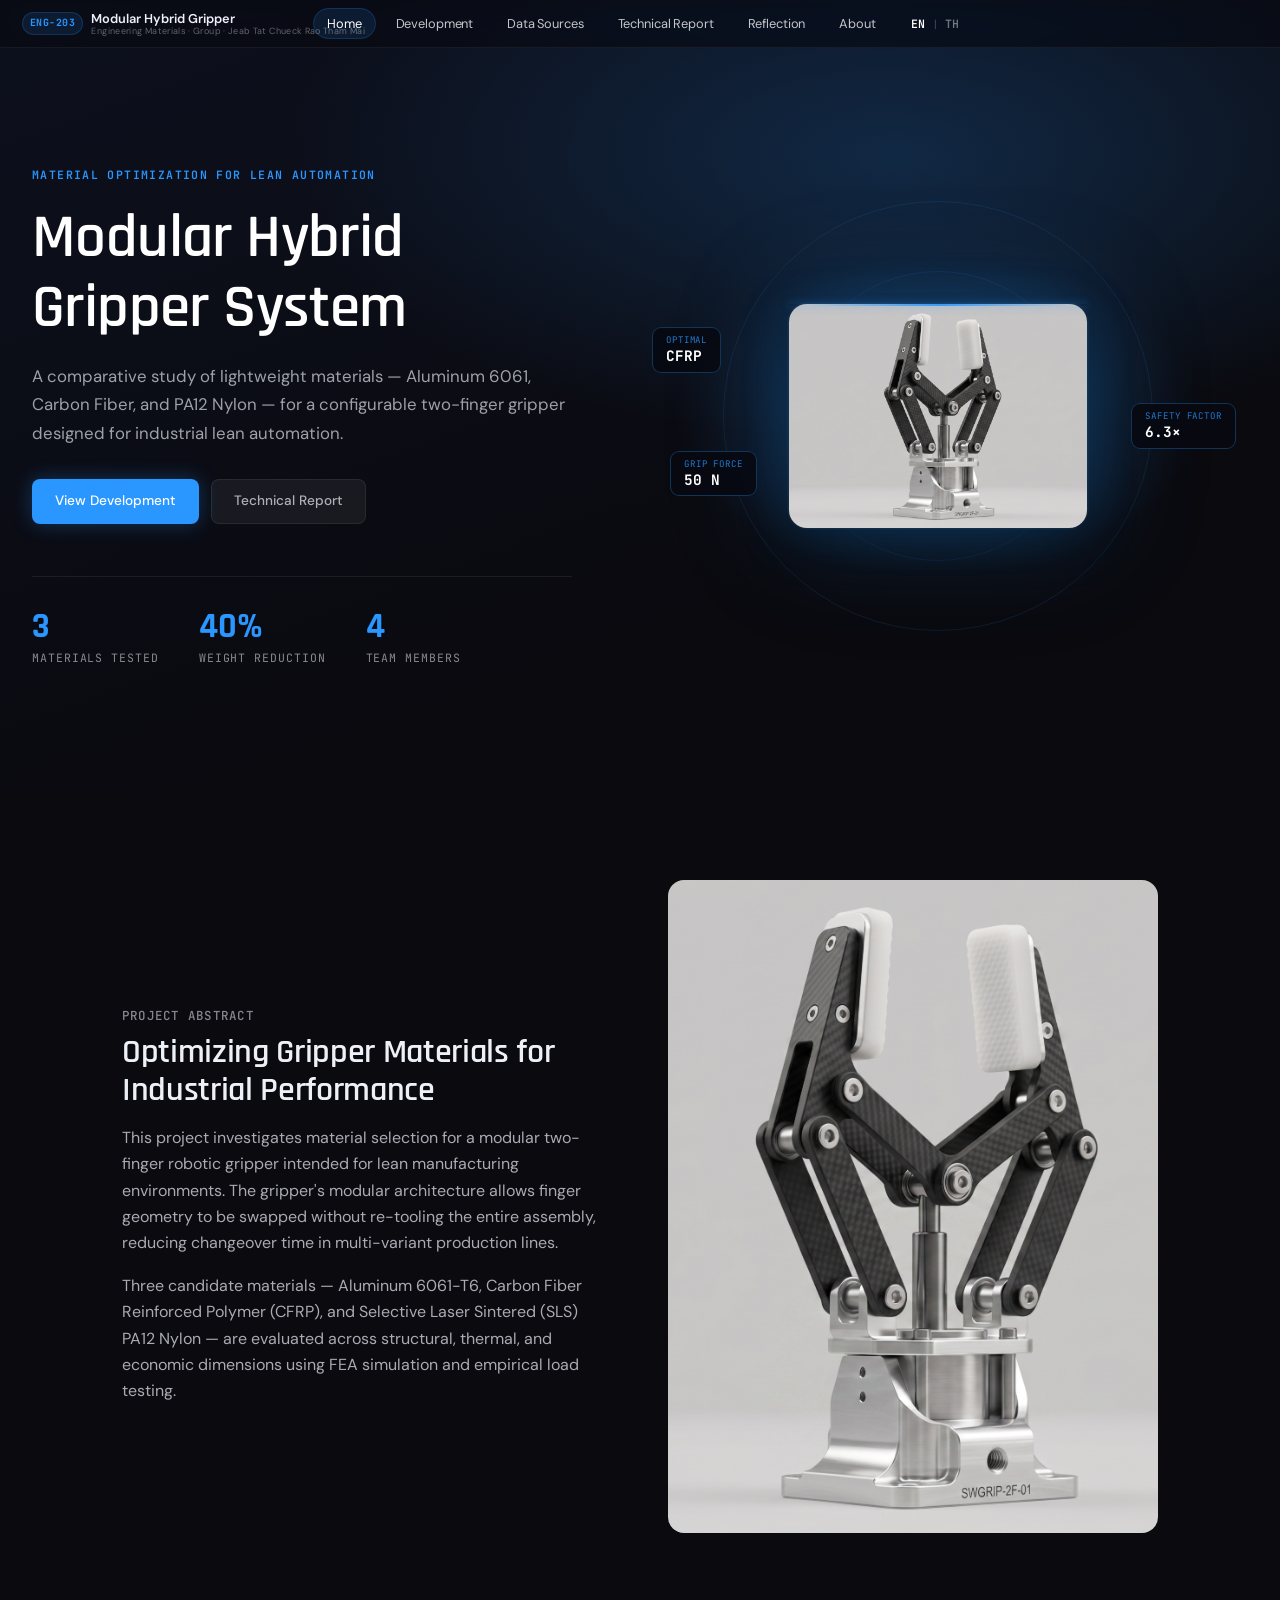
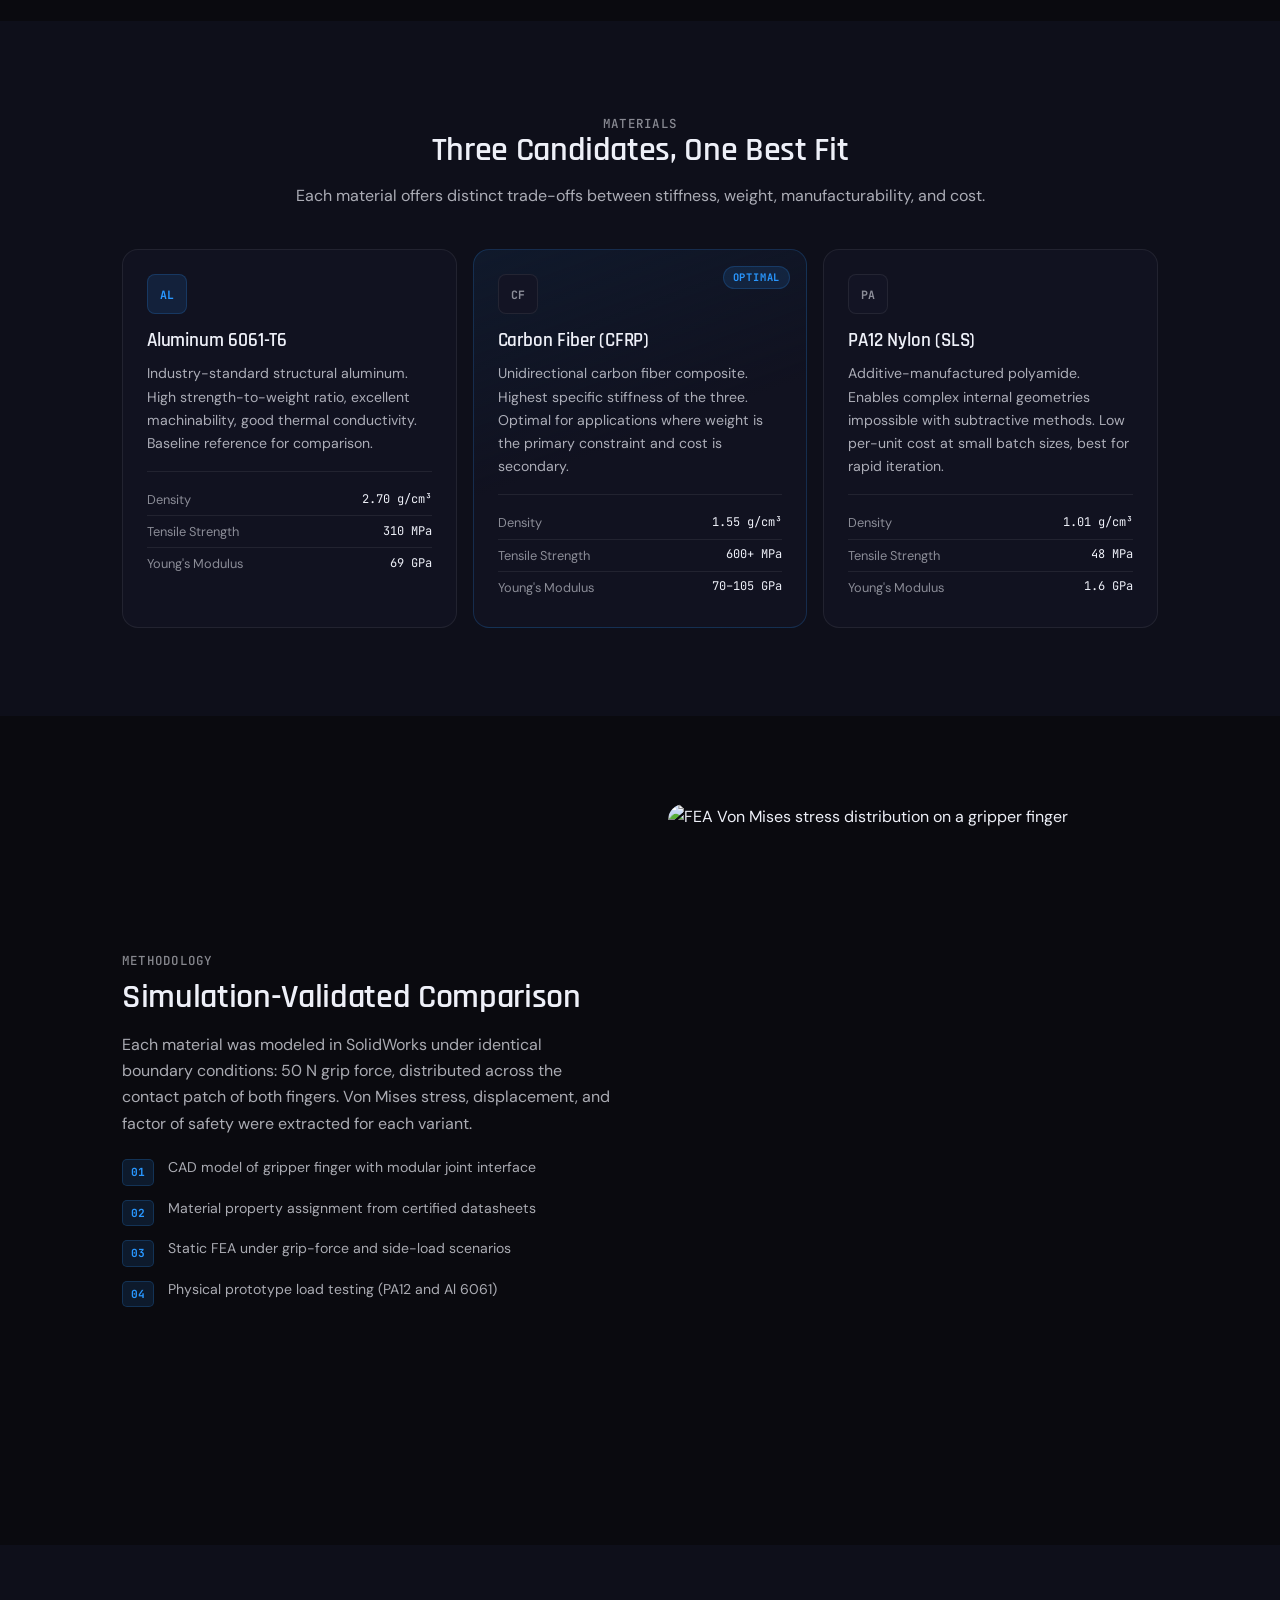
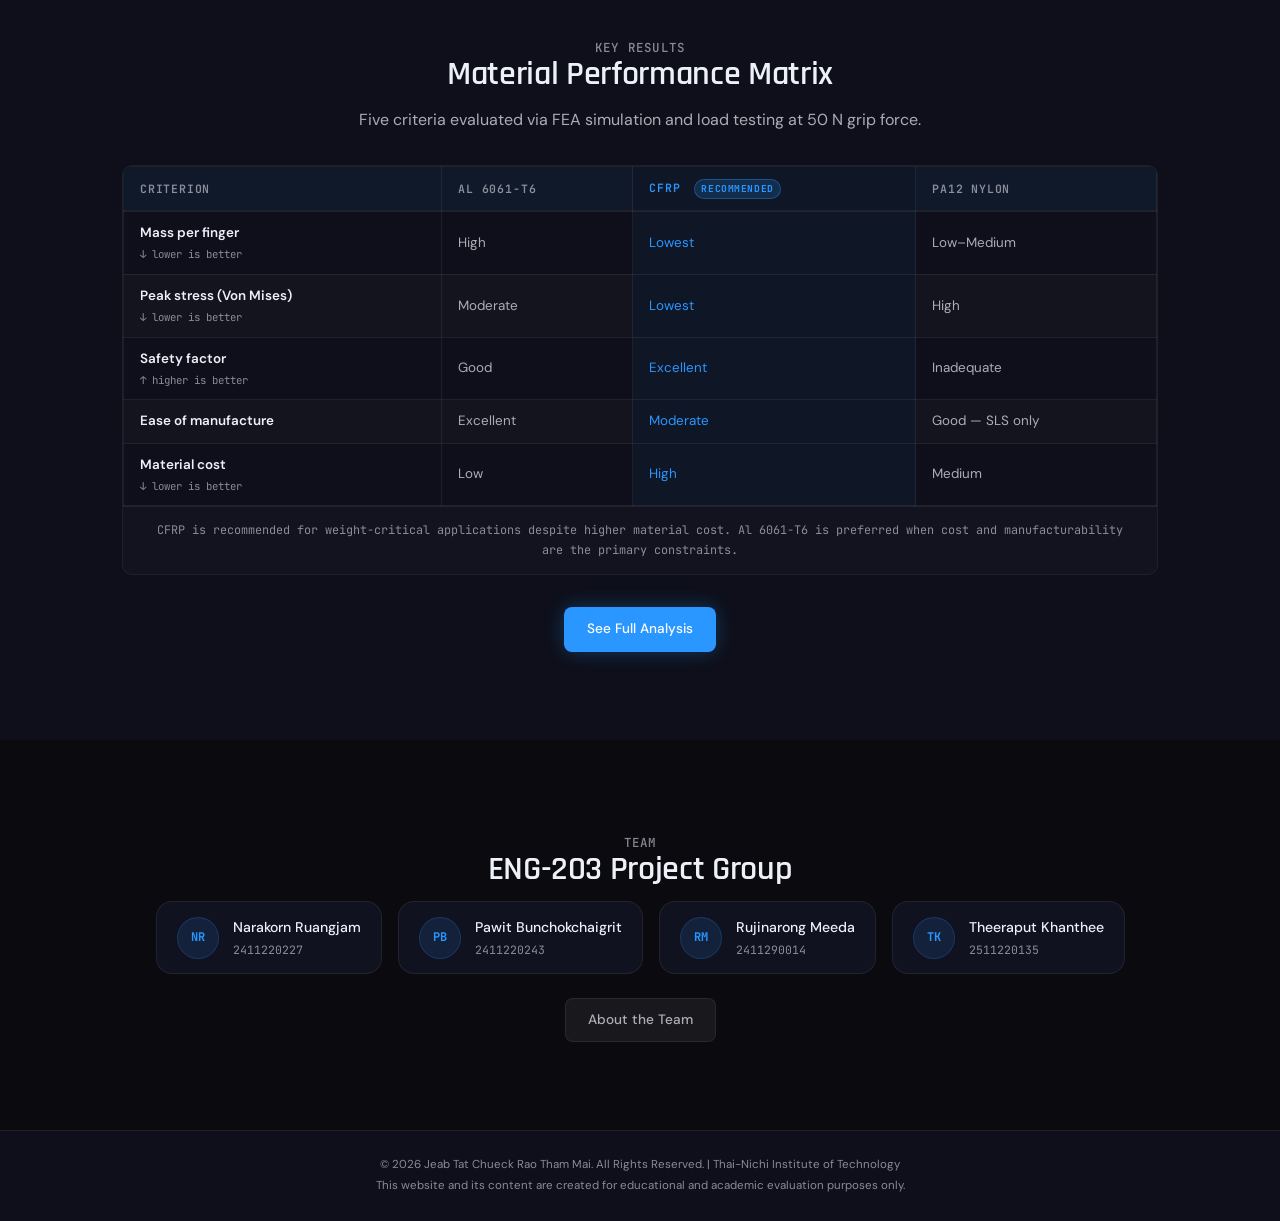
==== index.html @ 299ee2c9 "feat(gripper): animated product showcase hero banner Split the home hero into a two-column layout: t" ====
<!DOCTYPE html>
<html lang="en">
<head>
  <meta charset="UTF-8" />
  <meta name="viewport" content="width=device-width, initial-scale=1.0" />
  <script>document.documentElement.classList.add('js');</script>
  <title>Modular Hybrid Gripper — ENG-203 Engineering Materials</title>
  <meta name="description" content="ENG-203 mini-project: a modular two-finger robotic gripper, with material optimization across Aluminum 6061-T6, CFRP, and SLS PA12 Nylon for lean automation." />
  <link rel="preconnect" href="https://fonts.googleapis.com" />
  <link rel="preconnect" href="https://fonts.gstatic.com" crossorigin />
  <link href="https://fonts.googleapis.com/css2?family=DM+Sans:wght@400;500;600&family=Rajdhani:wght@500;600;700&family=JetBrains+Mono:wght@400;600&family=Noto+Sans+Thai:wght@400;500;600;700&display=swap" rel="stylesheet" />
  <link rel="stylesheet" href="css/style.css" />
</head>
<body>

  <nav class="nav" role="navigation" aria-label="Main navigation">
    <a href="index.html" class="nav-logo">
      <span class="nav-logo-badge">ENG-203</span>
      <span class="nav-logo-info">
        <span class="nav-logo-title">Modular Hybrid Gripper</span>
        <span class="nav-group-name">Engineering Materials · Group · Jeab Tat Chueck Rao Tham Mai</span>
      </span>
    </a>
    <button class="nav-menu-btn" aria-label="Toggle navigation" aria-expanded="false">
      <span></span><span></span><span></span>
    </button>
    <ul class="nav-links">
      <li><a href="index.html" data-th="หน้าแรก">Home</a></li>
      <li><a href="development.html" data-th="การพัฒนา">Development</a></li>
      <li><a href="data-sources.html" data-th="แหล่งข้อมูล">Data Sources</a></li>
      <li><a href="technical-report.html" data-th="รายงานทางเทคนิค">Technical Report</a></li>
      <li><a href="reflection.html" data-th="การสะท้อนคิด">Reflection</a></li>
      <li><a href="about.html" data-th="เกี่ยวกับเรา">About</a></li>
      <li class="nav-lang">
        <span class="lang-switch" role="group" aria-label="Language">
          <button type="button" class="lang-opt" data-lang="en">EN</button>
          <span class="lang-sep" aria-hidden="true">|</span>
          <button type="button" class="lang-opt" data-lang="th">TH</button>
        </span>
      </li>
    </ul>
  </nav>

  <main>
  <section class="hero hero-home">
    <div class="hero-overlay"></div>

    <!-- Left: text + stats -->
    <div class="hero-home-left">
      <div class="hero-content" data-reveal>
        <div class="hero-label" data-th="การเพิ่มประสิทธิภาพวัสดุสำหรับระบบอัตโนมัติแบบลีน">Material Optimization for Lean Automation</div>
        <h1>Modular Hybrid Gripper System</h1>
        <p class="hero-sub" data-th="การศึกษาเปรียบเทียบวัสดุน้ำหนักเบา — อะลูมิเนียม 6061, คาร์บอนไฟเบอร์ และไนลอน PA12 — สำหรับกริปเปอร์สองนิ้วที่ปรับเปลี่ยนได้ ออกแบบเพื่อระบบอัตโนมัติแบบลีนในงานอุตสาหกรรม">A comparative study of lightweight materials — Aluminum 6061, Carbon Fiber, and PA12 Nylon — for a configurable two-finger gripper designed for industrial lean automation.</p>
        <div class="hero-cta">
          <a href="development.html" class="btn btn-primary" data-th="ดูการพัฒนา">View Development</a>
          <a href="technical-report.html" class="btn btn-ghost" data-th="รายงานทางเทคนิค">Technical Report</a>
        </div>
      </div>
      <div class="hero-stats" data-reveal>
        <div class="stat-block">
          <span class="stat-n">3</span>
          <span class="stat-l" data-th="วัสดุที่ทดสอบ">Materials Tested</span>
        </div>
        <div class="stat-block">
          <span class="stat-n">40%</span>
          <span class="stat-l" data-th="การลดน้ำหนัก">Weight Reduction</span>
        </div>
        <div class="stat-block">
          <span class="stat-n">4</span>
          <span class="stat-l" data-th="สมาชิกในทีม">Team Members</span>
        </div>
      </div>
    </div>

    <!-- Right: animated product showcase -->
    <div class="hero-product" aria-hidden="true">
      <div class="hero-product-ring hero-product-ring--1"></div>
      <div class="hero-product-ring hero-product-ring--2"></div>
      <div class="hero-product-wrap">
        <div class="hero-product-glow"></div>
        <div class="hero-product-scan"></div>
        <img src="images/gripper-assembly.png" alt="" class="hero-product-img" />
        <div class="hero-product-chip hero-product-chip--1">
          <div class="hero-product-chip-label">Optimal</div>
          <div class="hero-product-chip-value">CFRP</div>
        </div>
        <div class="hero-product-chip hero-product-chip--2">
          <div class="hero-product-chip-label">Safety Factor</div>
          <div class="hero-product-chip-value">6.3×</div>
        </div>
        <div class="hero-product-chip hero-product-chip--3">
          <div class="hero-product-chip-label">Grip Force</div>
          <div class="hero-product-chip-value">50 N</div>
        </div>
      </div>
    </div>

  </section>

  <section class="section">
    <div class="container">
      <div class="section-grid-2">
        <div class="section-copy" data-reveal>
          <p class="kicker" data-th="บทคัดย่อโครงงาน">Project Abstract</p>
          <h2 data-th="การเพิ่มประสิทธิภาพวัสดุกริปเปอร์ <br/>เพื่อสมรรถนะทางอุตสาหกรรม">Optimizing Gripper Materials for Industrial Performance</h2>
          <p data-th="โครงงานนี้ศึกษาการเลือกวัสดุสำหรับกริปเปอร์หุ่นยนต์สองแขนจับแบบโมดูลาร์ ที่ออกแบบสำหรับสภาพแวดล้อมการผลิตแบบลีน สถาปัตยกรรมแบบโมดูลาร์ <br/>ของกริปเปอร์ช่วยให้สามารถสลับรูปทรงของแขนจับได้โดยไม่ต้องเปลี่ยนชุดประกอบทั้งหมด ลดเวลาในการเปลี่ยนรุ่นในสายการผลิตที่มีหลายผลิตภัณฑ์">This project investigates material selection for a modular two-finger robotic gripper intended for lean manufacturing environments. The gripper's modular architecture allows finger geometry to be swapped without re-tooling the entire assembly, reducing changeover time in multi-variant production lines.</p>
          <p style="margin-top:1rem;" data-th="วัสดุที่เป็นตัวเลือกสามชนิด — อะลูมิเนียม 6061-T6, พอลิเมอร์เสริมคาร์บอนไฟเบอร์ (CFRP) และไนลอน PA12 ที่ขึ้นรูปด้วยการหลอมผงด้วยเลเซอร์ (SLS) — ถูกประเมินในด้านโครงสร้าง ความร้อน และเศรษฐศาสตร์ ด้วยการจำลอง FEA และการทดสอบโหลดจริง">Three candidate materials — Aluminum 6061-T6, Carbon Fiber Reinforced Polymer (CFRP), and Selective Laser Sintered (SLS) PA12 Nylon — are evaluated across structural, thermal, and economic dimensions using FEA simulation and empirical load testing.</p>
        </div>
        <div class="info-visual" data-reveal>
          <img src="images/gripper-assembly.png" alt="Modular hybrid gripper assembly render" class="section-img tall" />
        </div>
      </div>
    </div>
  </section>

  <section class="section section-alt">
    <div class="container">
      <div class="section-head center" data-reveal>
        <p class="kicker" data-th="วัสดุ">Materials</p>
        <h2 data-th="สามตัวเลือก หนึ่งคำตอบที่ดีที่สุด">Three Candidates, One Best Fit</h2>
        <p data-th="วัสดุแต่ละชนิดมีจุดได้เปรียบเสียเปรียบที่แตกต่างกันระหว่างความแข็งเกร็ง น้ำหนัก ความสามารถในการผลิต และต้นทุน">Each material offers distinct trade-offs between stiffness, weight, manufacturability, and cost.</p>
      </div>
      <div class="cards-3" style="margin-top:2.5rem;">
        <div class="card" data-reveal>
          <div class="card-icon accent">AL</div>
          <h3>Aluminum 6061-T6</h3>
          <p data-th="อะลูมิเนียมโครงสร้างมาตรฐานอุตสาหกรรม อัตราส่วนความแข็งแรงต่อน้ำหนักสูง ขึ้นรูปด้วยเครื่องจักรได้ดีเยี่ยม นำความร้อนได้ดี ใช้เป็นค่าอ้างอิงพื้นฐานในการเปรียบเทียบ">Industry-standard structural aluminum. High strength-to-weight ratio, excellent machinability, good thermal conductivity. Baseline reference for comparison.</p>
          <ul class="prop-list">
            <li><span data-th="ความหนาแน่น">Density</span><span>2.70 g/cm³</span></li>
            <li><span data-th="ความแข็งแรงดึง">Tensile Strength</span><span>310 MPa</span></li>
            <li><span data-th="มอดุลัสยัง">Young's Modulus</span><span>69 GPa</span></li>
          </ul>
        </div>
        <div class="card card-featured" data-reveal>
          <div class="card-badge" data-th="เหมาะที่สุด">Optimal</div>
          <div class="card-icon">CF</div>
          <h3>Carbon Fiber (CFRP)</h3>
          <p data-th="วัสดุคอมโพสิตคาร์บอนไฟเบอร์แบบทิศทางเดียว มีความแข็งเกร็งจำเพาะสูงที่สุดในสามชนิด เหมาะที่สุดสำหรับงานที่น้ำหนักเป็นข้อจำกัดหลักและต้นทุนเป็นรอง">Unidirectional carbon fiber composite. Highest specific stiffness of the three. Optimal for applications where weight is the primary constraint and cost is secondary.</p>
          <ul class="prop-list">
            <li><span data-th="ความหนาแน่น">Density</span><span>1.55 g/cm³</span></li>
            <li><span data-th="ความแข็งแรงดึง">Tensile Strength</span><span>600+ MPa</span></li>
            <li><span data-th="มอดุลัสยัง">Young's Modulus</span><span>70–105 GPa</span></li>
          </ul>
        </div>
        <div class="card" data-reveal>
          <div class="card-icon">PA</div>
          <h3>PA12 Nylon (SLS)</h3>
          <p data-th="พอลิเอไมด์ที่ผลิตด้วยการเติมเนื้อวัสดุ ทำให้สร้างรูปทรงภายในที่ซับซ้อนซึ่งวิธีการตัดเฉือนทำไม่ได้ ต้นทุนต่อชิ้นต่ำเมื่อผลิตจำนวนน้อย เหมาะที่สุดสำหรับการพัฒนาต้นแบบอย่างรวดเร็ว">Additive-manufactured polyamide. Enables complex internal geometries impossible with subtractive methods. Low per-unit cost at small batch sizes, best for rapid iteration.</p>
          <ul class="prop-list">
            <li><span data-th="ความหนาแน่น">Density</span><span>1.01 g/cm³</span></li>
            <li><span data-th="ความแข็งแรงดึง">Tensile Strength</span><span>48 MPa</span></li>
            <li><span data-th="มอดุลัสยัง">Young's Modulus</span><span>1.6 GPa</span></li>
          </ul>
        </div>
      </div>
    </div>
  </section>

  <section class="section">
    <div class="container">
      <div class="section-grid-2 reverse">
        <div class="info-visual" data-reveal>
          <img src="images/fea-stress.png" alt="FEA Von Mises stress distribution on a gripper finger" class="section-img tall" />
        </div>
        <div class="section-copy" data-reveal>
          <p class="kicker" data-th="ระเบียบวิธี">Methodology</p>
          <h2 data-th="การเปรียบเทียบที่ตรวจสอบด้วยการจำลอง">Simulation-Validated Comparison</h2>
          <p data-th="วัสดุแต่ละชนิดถูกจำลองใน SolidWorks ภายใต้เงื่อนไขขอบเขตเดียวกัน: แรงจับ 50 นิวตัน กระจายบนพื้นที่สัมผัสของนิ้วจับทั้งสอง แล้วดึงค่าความเค้น Von Mises การเคลื่อนตัว และค่าความปลอดภัยของแต่ละตัวเลือกออกมา">Each material was modeled in SolidWorks under identical boundary conditions: 50 N grip force, distributed across the contact patch of both fingers. Von Mises stress, displacement, and factor of safety were extracted for each variant.</p>
          <div class="step-list">
            <div class="step"><span class="step-n">01</span><span data-th="สร้างแบบจำลอง CAD ของนิ้วจับกริปเปอร์พร้อมจุดต่อโมดูลาร์">CAD model of gripper finger with modular joint interface</span></div>
            <div class="step"><span class="step-n">02</span><span data-th="กำหนดคุณสมบัติวัสดุจากเอกสารข้อมูลที่ได้รับการรับรอง">Material property assignment from certified datasheets</span></div>
            <div class="step"><span class="step-n">03</span><span data-th="วิเคราะห์ FEA แบบสถิตภายใต้สถานการณ์แรงจับและแรงด้านข้าง">Static FEA under grip-force and side-load scenarios</span></div>
            <div class="step"><span class="step-n">04</span><span data-th="ทดสอบโหลดต้นแบบจริง (PA12 และ Al 6061)">Physical prototype load testing (PA12 and Al 6061)</span></div>
          </div>
        </div>
      </div>
    </div>
  </section>

  <section class="section section-alt">
    <div class="container">
      <div class="section-head center" data-reveal>
        <p class="kicker" data-th="ผลลัพธ์สำคัญ">Key Results</p>
        <h2 data-th="ตารางเปรียบเทียบสมรรถนะวัสดุ">Material Performance Matrix</h2>
        <p data-th="ห้าเกณฑ์ที่ประเมินด้วยการจำลอง FEA และการทดสอบโหลดที่แรงจับ 50 นิวตัน">Five criteria evaluated via FEA simulation and load testing at 50 N grip force.</p>
      </div>
      <div class="matrix-wrap" data-reveal style="margin-top:2rem;">
        <table class="matrix">
          <caption class="sr-only">Performance comparison of three gripper materials. CFRP is the recommended selection.</caption>
          <thead>
            <tr>
              <th scope="col" data-th="เกณฑ์">Criterion</th>
              <th scope="col">Al 6061-T6</th>
              <th scope="col" class="col-accent" data-th="CFRP <span class='col-recommended'>แนะนำ</span>">CFRP <span class="col-recommended">Recommended</span></th>
              <th scope="col">PA12 Nylon</th>
            </tr>
          </thead>
          <tbody>
            <tr>
              <th scope="row" data-th="มวลต่อนิ้วจับ <span class='criterion-dir'>↓ ค่าน้อยดีกว่า</span>">Mass per finger <span class="criterion-dir">↓ lower is better</span></th>
              <td data-th="สูง">High</td><td class="col-accent" data-th="ต่ำที่สุด">Lowest</td><td data-th="ต่ำ–ปานกลาง">Low–Medium</td>
            </tr>
            <tr>
              <th scope="row" data-th="ความเค้นสูงสุด (Von Mises) <span class='criterion-dir'>↓ ค่าน้อยดีกว่า</span>">Peak stress (Von Mises) <span class="criterion-dir">↓ lower is better</span></th>
              <td data-th="ปานกลาง">Moderate</td><td class="col-accent" data-th="ต่ำที่สุด">Lowest</td><td data-th="สูง">High</td>
            </tr>
            <tr>
              <th scope="row" data-th="ค่าความปลอดภัย <span class='criterion-dir'>↑ ค่ามากดีกว่า</span>">Safety factor <span class="criterion-dir">↑ higher is better</span></th>
              <td data-th="ดี">Good</td><td class="col-accent" data-th="ดีเยี่ยม">Excellent</td><td data-th="ไม่เพียงพอ">Inadequate</td>
            </tr>
            <tr>
              <th scope="row" data-th="ความง่ายในการผลิต">Ease of manufacture</th>
              <td data-th="ดีเยี่ยม">Excellent</td><td class="col-accent" data-th="ปานกลาง">Moderate</td><td data-th="ดี — เฉพาะ SLS">Good — SLS only</td>
            </tr>
            <tr>
              <th scope="row" data-th="ต้นทุนวัสดุ <span class='criterion-dir'>↓ ค่าน้อยดีกว่า</span>">Material cost <span class="criterion-dir">↓ lower is better</span></th>
              <td data-th="ต่ำ">Low</td><td class="col-accent" data-th="สูง">High</td><td data-th="ปานกลาง">Medium</td>
            </tr>
          </tbody>
        </table>
        <p class="matrix-note" data-th="แนะนำ CFRP สำหรับงานที่น้ำหนักเป็นปัจจัยสำคัญ แม้ต้นทุนวัสดุจะสูงกว่า ส่วนอะลูมิเนียม 6061-T6 เหมาะกว่าเมื่อต้นทุนและความสามารถในการผลิตเป็นข้อจำกัดหลัก">CFRP is recommended for weight-critical applications despite higher material cost. Al 6061-T6 is preferred when cost and manufacturability are the primary constraints.</p>
      </div>
      <div class="center" style="margin-top:2rem;" data-reveal>
        <a href="development.html" class="btn btn-primary" data-th="ดูการวิเคราะห์ฉบับเต็ม">See Full Analysis</a>
      </div>
    </div>
  </section>

  <section class="section">
    <div class="container">
      <div class="section-head center" data-reveal>
        <p class="kicker" data-th="ทีมงาน">Team</p>
        <h2 data-th="กลุ่มโครงงาน ENG-203">ENG-203 Project Group</h2>
      </div>
      <div class="team-strip" data-reveal>
        <div class="team-chip">
          <div class="team-avatar">NR</div>
          <div><div class="team-name">Narakorn Ruangjam</div><div class="team-id">2411220227</div></div>
        </div>
        <div class="team-chip">
          <div class="team-avatar">PB</div>
          <div><div class="team-name">Pawit Bunchokchaigrit</div><div class="team-id">2411220243</div></div>
        </div>
        <div class="team-chip">
          <div class="team-avatar">RM</div>
          <div><div class="team-name">Rujinarong Meeda</div><div class="team-id">2411290014</div></div>
        </div>
        <div class="team-chip">
          <div class="team-avatar">TK</div>
          <div><div class="team-name">Theeraput Khanthee</div><div class="team-id">2511220135</div></div>
        </div>
      </div>
      <div class="center" style="margin-top:1.5rem;" data-reveal>
        <a href="about.html" class="btn btn-ghost" data-th="เกี่ยวกับทีม">About the Team</a>
      </div>
    </div>
  </section>
  </main>

  <footer class="footer">
    <div class="container">
      <div class="footer-copy" data-th="© 2026 สงวนลิขสิทธิ์โดย ทีมเจี๊ยบตัดเชือกเราทำไม | สถาบันเทคโนโลยีไทย-ญี่ปุ่น เว็บไซต์และเนื้อหาทั้งหมดจัดทำขึ้นเพื่อวัตถุประสงค์ทางการศึกษาและการประเมินผลทางวิชาการเท่านั้น">
        © 2026 Jeab Tat Chueck Rao Tham Mai. All Rights Reserved. | Thai-Nichi Institute of Technology<br>
        This website and its content are created for educational and academic evaluation purposes only.
      </div>
    </div>
  </footer>

  <script src="js/main.js"></script>
</body>
</html>
---- css/style.css ----
/* ── Design Tokens ─────────────────────────────────────────── */
:root {
  --bg:        #0a0a0f;
  --bg-2:      #0e0f1a;
  --bg-3:      #131424;
  --bg-card:   #111220;
  --border:    rgba(255,255,255,0.07);
  --border-2:  rgba(41,151,255,0.2);
  --accent:    #2997FF;
  --accent-dim:rgba(41,151,255,0.12);
  --accent-glow:rgba(41,151,255,0.25);
  --text:      #eef0f8;
  --text-2:    rgba(238,240,248,0.70);
  --text-3:    rgba(238,240,248,0.55);
  --success:   #00d48a;
  --warning:   #f5c842;
  --danger:    #ff4466;
  --mono:      'JetBrains Mono', 'Fira Code', 'Noto Sans Thai', ui-monospace, monospace;
  --sans:      'DM Sans', 'Noto Sans Thai', system-ui, -apple-system, sans-serif;
  --display:   'Rajdhani', 'Noto Sans Thai', system-ui, -apple-system, sans-serif;
  --ease:      cubic-bezier(0.25, 1, 0.5, 1);
  --ease-sharp:cubic-bezier(0.16, 1, 0.3, 1);
  --nav-h:     48px;
  --max-w:     1100px;
  --radius:    10px;
  --radius-lg: 16px;
}

/* ── Reset ─────────────────────────────────────────────────── */
*, *::before, *::after { margin: 0; padding: 0; box-sizing: border-box; }
html { scroll-behavior: smooth; font-size: 16px; }
body {
  background: var(--bg);
  color: var(--text);
  font-family: var(--sans);
  line-height: 1.65;
  -webkit-font-smoothing: antialiased;
  overflow-x: hidden;
}
img { display: block; max-width: 100%; }
a { color: var(--accent); text-decoration: none; }
a:hover { text-decoration: underline; }
a:focus-visible, button:focus-visible, .btn:focus-visible {
  outline: 2px solid var(--accent); outline-offset: 3px; border-radius: 4px;
}

/* ── Typography ────────────────────────────────────────────── */
h1, h2, h3 { font-family: var(--display); line-height: 1.15; font-weight: 600; letter-spacing: -0.01em; }
.kicker { line-height: 1.2; font-weight: 500; letter-spacing: 0.1em; margin: 0; }
h1 { font-size: clamp(2.2rem, 5vw, 3.8rem); }
h2 { font-size: clamp(1.5rem, 3vw, 2.1rem); color: var(--text); }
h3 { font-size: 1.2rem; color: var(--text); }
.kicker { font-size: 0.78rem; text-transform: uppercase; color: var(--text-3); font-family: var(--mono); }
p  { color: var(--text-2); }

/* ── Navbar ────────────────────────────────────────────────── */
/* Apple-style frosted top bar: slim, centered links, logo pinned left */
.nav {
  position: fixed; top: 0; left: 0; right: 0; z-index: 100;
  height: var(--nav-h);
  display: flex; align-items: center; justify-content: center;
  padding: 0 22px;
  background: rgba(10,10,15,0.65);
  backdrop-filter: saturate(180%) blur(18px);
  -webkit-backdrop-filter: saturate(180%) blur(18px);
  border-bottom: 1px solid rgba(255,255,255,0.06);
  transition: background 0.3s var(--ease), border-color 0.3s var(--ease),
              backdrop-filter 0.3s var(--ease);
}
.nav.scrolled {
  background: rgba(10,10,15,0.9);
  backdrop-filter: saturate(180%) blur(24px);
  -webkit-backdrop-filter: saturate(180%) blur(24px);
  border-bottom-color: rgba(255,255,255,0.10);
}
.nav-logo {
  position: absolute; left: 22px; top: 50%; transform: translateY(-50%);
  display: flex; align-items: center; gap: 8px;
  font-size: 0.8rem; font-weight: 600; color: var(--text);
  text-decoration: none;
}
.nav-logo-badge {
  background: var(--accent-dim);
  border: 1px solid var(--border-2);
  color: var(--accent);
  font-size: 0.62rem; font-weight: 700; font-family: var(--mono);
  padding: 2px 7px; border-radius: 999px;
  letter-spacing: 0.05em;
  flex-shrink: 0;
}
.nav-logo-info {
  display: flex; flex-direction: column; gap: 1px;
}
.nav-logo-title {
  font-size: 0.8rem; font-weight: 600; color: var(--text); line-height: 1.2;
}
.nav-group-name {
  font-size: 0.56rem; font-weight: 400;
  color: rgba(245,245,247,0.38);
  letter-spacing: 0.04em;
  line-height: 1.1;
  white-space: nowrap;
}
.nav-links {
  display: flex; align-items: center; gap: 6px;
  list-style: none;
}
.nav-links a {
  font-size: 0.8rem; color: rgba(245,245,247,0.80); font-weight: 400;
  letter-spacing: -0.01em;
  padding: 6px 13px; border-radius: 999px;
  border: 1px solid transparent;
  transition: color 0.2s var(--ease), background 0.25s var(--ease),
              border-color 0.25s var(--ease);
  text-decoration: none; white-space: nowrap;
}
.nav-links a:hover { color: #fff; background: rgba(255,255,255,0.06); }
.nav-links a.active {
  color: #fff;
  background: var(--accent-dim);
  border-color: var(--border-2);
}
.lang-switch { display: inline-flex; align-items: center; gap: 1px; margin-left: 8px; }
.lang-switch .lang-opt {
  font-family: var(--mono); font-size: 0.72rem; font-weight: 600;
  letter-spacing: 0.05em;
  color: rgba(245,245,247,0.45); background: transparent;
  border: none; padding: 4px 7px; cursor: pointer; line-height: 1;
  transition: color 0.2s var(--ease);
}
.lang-switch .lang-opt:hover { color: rgba(245,245,247,0.85); }
.lang-switch .lang-opt.active { color: #fff; }
.lang-switch .lang-sep { color: rgba(245,245,247,0.25); font-size: 0.72rem; user-select: none; }
.nav-menu-btn {
  display: none; background: none; border: none;
  color: var(--text); cursor: pointer; padding: 8px 6px;
  position: absolute; right: 16px; top: 50%; transform: translateY(-50%);
}
.nav-menu-btn span {
  display: block; width: 20px; height: 2px; border-radius: 2px;
  background: currentColor;
  transition: transform 0.28s var(--ease), opacity 0.2s var(--ease);
}
.nav-menu-btn span + span { margin-top: 4px; }
.nav-menu-btn[aria-expanded="true"] span:nth-child(1) { transform: translateY(6px) rotate(45deg); }
.nav-menu-btn[aria-expanded="true"] span:nth-child(2) { opacity: 0; }
.nav-menu-btn[aria-expanded="true"] span:nth-child(3) { transform: translateY(-6px) rotate(-45deg); }

/* ── Hero ──────────────────────────────────────────────────── */
.hero {
  position: relative; min-height: 88vh;
  display: flex; align-items: center;
  padding: calc(var(--nav-h) + 60px) 32px 80px;
  overflow: hidden;
}
/* Hero typography + layout consolidated in the "Hero system" block below. */
.btn {
  display: inline-flex; align-items: center; gap: 8px;
  padding: 10px 22px; border-radius: 8px;
  font-size: 0.85rem; font-weight: 500; cursor: pointer;
  transition: background 0.18s var(--ease), box-shadow 0.18s var(--ease),
              color 0.18s var(--ease), border-color 0.18s var(--ease);
  text-decoration: none;
  border: 1px solid transparent;
}
.btn-primary {
  background: var(--accent); color: #fff;
  box-shadow: 0 0 20px rgba(41,151,255,0.3);
}
.btn-primary:hover {
  background: #4eabff;
  box-shadow: 0 0 28px rgba(41,151,255,0.45);
  text-decoration: none; color: #fff;
}
.btn-ghost {
  background: rgba(255,255,255,0.06);
  border-color: var(--border);
  color: var(--text-2);
}
.btn-ghost:hover {
  background: rgba(255,255,255,0.10);
  color: var(--text); text-decoration: none;
}

/* ── Section / Container ───────────────────────────────────── */
.section { padding: 88px 0; width: 100%; }
.section-alt { background: var(--bg-2); }
.container { max-width: var(--max-w); margin: 0 auto; padding: 0 32px; }
.section-head { margin-bottom: 12px; }
.section-head .kicker { margin-bottom: 10px; }
.section-head h2 { margin-bottom: 12px; }
.section-head p { margin-top: 8px; }
.section-head.center { text-align: center; }
.section-head.center p { margin: 8px auto 0; }
.center { text-align: center; }

/* ── Layout helpers ────────────────────────────────────────── */
.section-grid-2 {
  display: grid; grid-template-columns: 1fr 1fr; gap: 56px; align-items: center;
}
.section-grid-2.reverse { direction: rtl; }
.section-grid-2.reverse > * { direction: ltr; }
.section-copy { display: flex; flex-direction: column; gap: 0; }
.section-copy .kicker { margin-bottom: 10px; }
.section-copy h2 { margin-bottom: 14px; }

/* Extra gap between kicker and heading on the Thai page only */
html[lang="th"] .section-head .kicker,
html[lang="th"] .section-copy .kicker { margin-bottom: 16px; }

/* Prevent Thai syllable breaks mid-word */
html[lang="th"] p, html[lang="th"] h2, html[lang="th"] h3 {
  word-break: keep-all;
  line-break: strict;
  overflow-wrap: break-word;
}

/* ── Scroll reveal ─────────────────────────────────────────── */
/* Reveal is an enhancement: content is visible by default, hidden only when JS
   is present (.js set on <html> before paint), then revealed on scroll. */
.js [data-reveal] {
  opacity: 0; transform: translateY(22px);
  transition: opacity 0.55s var(--ease-sharp), transform 0.55s var(--ease-sharp);
}
.js [data-reveal].visible { opacity: 1; transform: none; }

/* ── Cards ─────────────────────────────────────────────────── */
.card {
  background: var(--bg-card);
  border: 1px solid var(--border);
  border-radius: var(--radius-lg);
  padding: 24px;
  transition: border-color 0.2s, box-shadow 0.2s;
}
.card:hover {
  border-color: var(--border-2);
  box-shadow: 0 0 0 1px var(--border-2), 0 8px 32px rgba(0,0,0,0.4);
}
.card-grid-3 { display: grid; grid-template-columns: repeat(3,1fr); gap: 16px; }
.card-grid-2 { display: grid; grid-template-columns: repeat(2,1fr); gap: 16px; }
.card-tag {
  font-size: 0.7rem; font-weight: 700; font-family: var(--mono);
  color: var(--accent); text-transform: uppercase; letter-spacing: 0.1em;
  margin-bottom: 10px;
}
.card h3 { margin-bottom: 10px; }
.card p { font-size: 0.88rem; }

/* ── Stat row ──────────────────────────────────────────────── */
.stat-grid { display: grid; grid-template-columns: repeat(4,1fr); gap: 16px; margin-bottom: 48px; }
.stat-card {
  background: var(--bg-card);
  border: 1px solid var(--border);
  border-top: 2px solid var(--accent);
  border-radius: var(--radius);
  padding: 20px;
}
.stat-value {
  font-size: 2rem; font-weight: 700; font-family: var(--mono);
  color: var(--accent); letter-spacing: -0.03em; line-height: 1;
  margin-bottom: 4px;
}
.stat-label { font-size: 0.78rem; color: var(--text-3); text-transform: uppercase; letter-spacing: 0.08em; }

/* ── Material table ────────────────────────────────────────── */
.mat-grid { display: grid; grid-template-columns: repeat(3,1fr); gap: 16px; }
.mat-card {
  background: var(--bg-card);
  border: 1px solid var(--border);
  border-radius: var(--radius-lg);
  overflow: hidden;
}
.mat-header {
  padding: 16px 20px;
  border-bottom: 1px solid var(--border);
  background: rgba(41,151,255,0.06);
}
.mat-header h3 { font-size: 0.95rem; color: var(--text); }
.mat-header span { font-size: 0.72rem; color: var(--text-3); font-family: var(--mono); }
.mat-body { padding: 20px; }
.mat-body ul { list-style: none; }
.mat-body ul li {
  font-size: 0.83rem; color: var(--text-2); padding: 4px 0;
  border-bottom: 1px solid var(--border); display: flex; justify-content: space-between;
}
.mat-body ul li:last-child { border-bottom: none; }
.mat-body ul li span { color: var(--text-3); font-family: var(--mono); font-size: 0.78rem; }
.mat-section-label {
  font-size: 0.68rem; font-weight: 700; letter-spacing: 0.1em;
  text-transform: uppercase; color: var(--accent);
  margin: 14px 0 6px;
}

/* ── Info blocks grid ──────────────────────────────────────── */
.info-blocks { display: grid; grid-template-columns: repeat(3, 1fr); gap: 20px; }
.info-block {
  background: var(--bg-card); border: 1px solid var(--border);
  border-radius: var(--radius-lg); padding: 24px;
}
.info-block h3 { margin-bottom: 10px; }
.info-block p { font-size: 0.9rem; }

/* ── Info visual (image placeholder side) ──────────────────── */
.info-visual { display: flex; align-items: stretch; }
.placeholder-img {
  width: 100%; border-radius: var(--radius-lg);
  background: var(--bg-card); border: 1px solid var(--border);
  display: flex; align-items: center; justify-content: center;
  min-height: 220px; aspect-ratio: 4/3;
}
.placeholder-img.tall { aspect-ratio: 3/4; min-height: 300px; }
.section-img { width: 100%; border-radius: var(--radius-lg); object-fit: cover; display: block; }
.section-img.tall { aspect-ratio: 3/4; min-height: 300px; }
.placeholder-label {
  font-size: 0.75rem; color: var(--text-3); font-family: var(--mono);
  text-align: center; line-height: 1.6; letter-spacing: 0.04em;
}

/* ── Reference list (data-sources page) ───────────────────── */
.ref-list { display: flex; flex-direction: column; gap: 0; }
.ref-item {
  display: flex; gap: 16px; align-items: flex-start;
  padding: 16px 0; border-bottom: 1px solid var(--border);
}
.ref-item:last-child { border-bottom: none; }
.ref-item.compact { padding: 12px 0; }
.ref-meta { display: flex; flex-direction: column; gap: 4px; flex-shrink: 0; width: 80px; }
.ref-tag {
  font-size: 0.65rem; font-weight: 700; font-family: var(--mono);
  color: var(--accent); text-transform: uppercase; letter-spacing: 0.08em;
  background: var(--accent-dim); border: 1px solid var(--border-2);
  padding: 2px 7px; border-radius: 4px; text-align: center;
}
.ref-id { font-size: 0.7rem; color: var(--text-3); font-family: var(--mono); }
.ref-body { flex: 1; }
.ref-title { font-size: 0.88rem; color: var(--text); font-weight: 500; margin-bottom: 3px; }
.ref-author { font-size: 0.78rem; color: var(--text-3); margin-bottom: 4px; }
.ref-note { font-size: 0.78rem; color: var(--text-2); font-family: var(--mono); }

/* ── FMEA / table ──────────────────────────────────────────── */
.data-table { width: 100%; border-collapse: collapse; font-size: 0.85rem; }
.data-table th {
  background: rgba(41,151,255,0.08);
  border: 1px solid var(--border);
  padding: 10px 14px; text-align: left;
  color: var(--accent); font-size: 0.75rem;
  text-transform: uppercase; letter-spacing: 0.08em; font-weight: 600;
}
.data-table td {
  border: 1px solid var(--border);
  padding: 10px 14px; color: var(--text-2); vertical-align: top;
}
.data-table tr:nth-child(even) td { background: rgba(255,255,255,0.02); }
.table-wrap { overflow-x: auto; border-radius: var(--radius); border: 1px solid var(--border); }

/* ── Team strip (index) ────────────────────────────────────── */
.team-strip { display: flex; gap: 16px; flex-wrap: wrap; justify-content: center; }
.team-chip {
  display: flex; align-items: center; gap: 14px;
  background: var(--bg-card); border: 1px solid var(--border);
  border-radius: var(--radius-lg); padding: 14px 20px;
  transition: border-color 0.2s;
}
.team-chip:hover { border-color: var(--border-2); }
.team-avatar {
  width: 42px; height: 42px; border-radius: 50%;
  background: var(--accent-dim); border: 1px solid var(--border-2);
  display: flex; align-items: center; justify-content: center;
  font-size: 0.75rem; font-weight: 700; color: var(--accent);
  font-family: var(--mono); flex-shrink: 0;
}
.team-name { font-size: 0.88rem; font-weight: 500; color: var(--text); }
.team-id { font-size: 0.72rem; color: var(--text-3); font-family: var(--mono); }

/* ── Team grid (about) ─────────────────────────────────────── */
.team-grid { display: grid; grid-template-columns: repeat(2, 1fr); gap: 28px; }
.team-card {
  background: var(--bg-card); border: 1px solid var(--border);
  border-radius: var(--radius-lg); padding: 40px 32px;
  display: flex; flex-direction: column; align-items: center; gap: 20px;
  text-align: center;
  transition: border-color 0.2s;
}
.team-card:hover { border-color: var(--border-2); }
.team-card-avatar {
  width: 130px; height: 130px; border-radius: 50%; flex-shrink: 0;
  background: var(--accent-dim); border: 2px solid var(--border-2);
  display: flex; align-items: center; justify-content: center;
  font-size: 1.1rem; font-weight: 700; color: var(--accent); font-family: var(--mono);
  position: relative; overflow: hidden;
}
.team-card-avatar img {
  position: absolute; inset: 0;
  width: 100%; height: 100%;
  object-fit: cover; object-position: center 15%;
  border-radius: 50%;
}
.team-card-body { display: flex; flex-direction: column; align-items: center; }
.team-card-body h3 { font-size: 1.45rem; margin-bottom: 4px; }
.team-card-id { font-size: 0.72rem; color: var(--accent); font-family: var(--mono); margin-bottom: 10px; }
.team-card-role {
  font-size: 0.85rem; text-transform: uppercase; letter-spacing: 0.08em;
  font-weight: 600; color: var(--text-2); margin-bottom: 10px;
}
.team-card-body p {
  font-size: 0.78rem; line-height: 1.55;
  display: -webkit-box; -webkit-line-clamp: 4; -webkit-box-orient: vertical;
  overflow: hidden;
}

/* ── Reflection ────────────────────────────────────────────── */
.container-narrow { max-width: 860px; }
.reflect-entry { padding: 30px 0; border-bottom: 1px solid var(--border); }
.reflect-entry:first-child { padding-top: 0; }
.reflect-entry:last-child { border-bottom: none; padding-bottom: 0; }
.reflect-head { display: flex; gap: 16px; align-items: center; margin-bottom: 18px; }
.reflect-head h3 { font-size: 1.15rem; margin-bottom: 4px; }
.reflect-entry p + p { margin-top: 0.9rem; }
.skill-tags { display: flex; flex-wrap: wrap; gap: 8px; margin-top: 18px; }

/* ── Footer ────────────────────────────────────────────────── */
.footer {
  background: var(--bg-2); border-top: 1px solid var(--border);
  padding: 24px 0 24px;
}
.footer-inner {
  display: flex; justify-content: space-between; align-items: flex-start;
  gap: 32px; padding-bottom: 24px; margin-bottom: 24px;
  border-bottom: 1px solid var(--border);
}
.footer-logo { font-size: 0.9rem; font-weight: 600; color: var(--text); margin-bottom: 4px; }
.footer-sub { font-size: 0.75rem; color: var(--text-3); }
.footer-nav { display: flex; gap: 20px; flex-wrap: wrap; align-items: center; }
.footer-nav a { font-size: 0.8rem; color: var(--text-3); text-decoration: none; transition: color 0.15s; }
.footer-nav a:hover { color: var(--accent); text-decoration: none; }
.footer-copy { font-size: 0.72rem; color: var(--text-3); text-align: center; line-height: 1.8; }

/* ── Hero system ───────────────────────────────────────────── */
.hero { position: relative; min-height: 88vh; display: flex; flex-direction: column; justify-content: center; padding: calc(var(--nav-h) + 72px) 32px 80px; overflow: hidden; }
.hero:not(.hero-home) { min-height: 100vh; }
.hero-overlay { position: absolute; inset: 0; z-index: 0; }
.hero-content { position: relative; z-index: 1; max-width: 680px; }
.hero-label { font-size: 0.72rem; font-family: var(--mono); font-weight: 600; color: var(--accent); text-transform: uppercase; letter-spacing: 0.12em; margin-bottom: 20px; }
.hero h1 { color: #fff; margin-bottom: 18px; text-wrap: balance; }
.hero-sub { font-size: 1.05rem; color: rgba(238,240,248,0.65); max-width: 56ch; margin-bottom: 32px; line-height: 1.7; }
.hero-cta { display: flex; gap: 12px; flex-wrap: wrap; }
.hero-stats { position: relative; z-index: 1; display: flex; gap: 40px; margin-top: 56px; padding-top: 32px; border-top: 1px solid var(--border); flex-wrap: wrap; }
.stat-block { display: flex; flex-direction: column; gap: 4px; }
.stat-n { font-family: var(--display); font-size: 2.2rem; font-weight: 700; color: var(--accent); line-height: 1; }
.stat-l { font-size: 0.72rem; color: var(--text-3); font-family: var(--mono); text-transform: uppercase; letter-spacing: 0.08em; }
/* Shared blurred photo backdrop for every hero */
.hero { background: var(--bg); }
.hero::before {
  content: ''; position: absolute; inset: 0; z-index: 0;
  background: url('../images/Background.png') center/cover no-repeat;
  filter: blur(3px); transform: scale(1.05);
}
.hero-overlay { z-index: 1; }
.hero-content, .hero-stats { z-index: 2; }

/* Per-page tint, kept semi-transparent so the photo reads through */
.hero-home .hero-overlay {
  background:
    radial-gradient(ellipse 80% 60% at 70% 20%, rgba(41,151,255,0.20) 0%, transparent 60%),
    linear-gradient(160deg, rgba(13,17,32,0.86) 0%, rgba(10,10,15,0.92) 70%, var(--bg) 100%);
}
.hero-dev .hero-overlay {
  background:
    radial-gradient(ellipse 70% 50% at 80% 30%, rgba(0,212,138,0.14) 0%, transparent 60%),
    linear-gradient(160deg, rgba(10,17,14,0.86) 0%, rgba(10,10,15,0.92) 70%, var(--bg) 100%);
}
.hero-about .hero-overlay {
  background:
    radial-gradient(ellipse 60% 50% at 30% 40%, rgba(0,212,138,0.14) 0%, transparent 60%),
    linear-gradient(160deg, rgba(10,17,14,0.86) 0%, rgba(10,10,15,0.92) 70%, var(--bg) 100%);
}
.hero-data .hero-overlay {
  background:
    radial-gradient(ellipse 70% 50% at 60% 20%, rgba(245,200,66,0.10) 0%, transparent 60%),
    linear-gradient(160deg, rgba(17,16,10,0.86) 0%, rgba(10,10,15,0.92) 70%, var(--bg) 100%);
}
.hero-report .hero-overlay {
  background:
    radial-gradient(ellipse 60% 50% at 40% 30%, rgba(41,151,255,0.14) 0%, transparent 60%),
    linear-gradient(160deg, rgba(10,13,20,0.86) 0%, rgba(10,10,15,0.92) 70%, var(--bg) 100%);
}

/* ── Cards v2 ──────────────────────────────────────────────── */
.cards-3 { display: grid; grid-template-columns: repeat(3, 1fr); gap: 16px; }
.card-featured { border-color: var(--border-2); background: linear-gradient(160deg, rgba(41,151,255,0.08) 0%, var(--bg-card) 50%); position: relative; }
.card-badge { position: absolute; top: 16px; right: 16px; font-size: 0.65rem; font-weight: 700; font-family: var(--mono); color: var(--accent); background: var(--accent-dim); border: 1px solid var(--border-2); padding: 2px 9px; border-radius: 999px; text-transform: uppercase; letter-spacing: 0.08em; }
.card-icon { width: 40px; height: 40px; border-radius: 8px; background: var(--bg-3); border: 1px solid var(--border); display: flex; align-items: center; justify-content: center; font-size: 0.72rem; font-weight: 700; color: var(--text-3); font-family: var(--mono); margin-bottom: 16px; }
.card-icon.accent { background: var(--accent-dim); border-color: var(--border-2); color: var(--accent); }
.prop-list { list-style: none; margin-top: 16px; border-top: 1px solid var(--border); padding-top: 12px; }
.prop-list li { display: flex; justify-content: space-between; align-items: center; padding: 5px 0; font-size: 0.8rem; border-bottom: 1px solid var(--border); }
.prop-list li:last-child { border-bottom: none; }
.prop-list li span:first-child { color: var(--text-3); }
.prop-list li span:last-child { color: var(--text); font-family: var(--mono); font-size: 0.75rem; }

/* ── Step list ─────────────────────────────────────────────── */
.step-list { display: flex; flex-direction: column; gap: 12px; margin-top: 20px; }
.step { display: flex; align-items: flex-start; gap: 14px; }
.step-n { font-family: var(--mono); font-size: 0.7rem; font-weight: 700; color: var(--accent); background: var(--accent-dim); border: 1px solid var(--border-2); padding: 3px 8px; border-radius: 5px; flex-shrink: 0; margin-top: 2px; }
.step span:last-child { font-size: 0.88rem; color: var(--text-2); line-height: 1.55; }

/* ── Matrix table ──────────────────────────────────────────── */
.matrix-wrap { overflow-x: auto; border-radius: var(--radius); border: 1px solid var(--border); }
.matrix { width: 100%; border-collapse: collapse; font-size: 0.84rem; }
.matrix th { background: rgba(41,151,255,0.07); border: 1px solid var(--border); padding: 11px 16px; text-align: left; color: var(--text-3); font-size: 0.72rem; text-transform: uppercase; letter-spacing: 0.07em; font-weight: 600; font-family: var(--mono); }
.matrix td { border: 1px solid var(--border); padding: 10px 16px; color: var(--text-2); }
.matrix tbody th[scope="row"] {
  border: 1px solid var(--border); padding: 10px 16px;
  color: var(--text); font-weight: 600; text-align: left;
  background: transparent; text-transform: none;
  font-family: var(--sans); font-size: inherit; letter-spacing: normal;
}
.matrix tr:nth-child(even) td,
.matrix tr:nth-child(even) th[scope="row"] { background: rgba(255,255,255,0.02); }
.col-accent { color: var(--accent) !important; background: rgba(41,151,255,0.05) !important; }
.col-recommended {
  display: inline-block;
  font-size: 0.60rem; font-weight: 700;
  text-transform: uppercase; letter-spacing: 0.06em;
  background: rgba(41,151,255,0.18);
  border: 1px solid rgba(41,151,255,0.35);
  color: var(--accent);
  padding: 1px 6px; border-radius: 999px;
  margin-left: 6px;
  vertical-align: middle;
}
.criterion-dir {
  display: block;
  font-size: 0.67rem; color: var(--text-3);
  font-family: var(--mono);
  font-weight: 400;
  margin-top: 2px;
  letter-spacing: 0; text-transform: none;
}
.matrix-note {
  font-size: 0.74rem; color: var(--text-3);
  font-family: var(--mono);
  margin: 0 auto; max-width: none; padding: 14px 24px;
  text-align: center; line-height: 1.65;
  border-top: 1px solid var(--border);
  background: rgba(255,255,255,0.015);
}
.matrix.fmea { font-size: 0.78rem; min-width: 760px; }
.matrix.fmea th, .matrix.fmea td { padding: 9px 12px; }
.matrix tr.matrix-total td,
.matrix tr.matrix-total th[scope="row"] {
  font-weight: 700; color: var(--text);
  border-top: 2px solid var(--border-2);
  background: rgba(41,151,255,0.04);
}
.sr-only { position: absolute; width: 1px; height: 1px; padding: 0; margin: -1px; overflow: hidden; clip: rect(0,0,0,0); white-space: nowrap; border-width: 0; }

/* ── Requirement list ──────────────────────────────────────── */
.req-list { display: flex; flex-direction: column; border: 1px solid var(--border); border-radius: var(--radius); overflow: hidden; }
.req-row { display: flex; justify-content: space-between; align-items: center; padding: 10px 14px; border-bottom: 1px solid var(--border); font-size: 0.83rem; }
.req-row:last-child { border-bottom: none; }
.req-row:nth-child(even) { background: rgba(255,255,255,0.02); }
.req-label { color: var(--text-3); }
.req-val { color: var(--text); font-family: var(--mono); font-size: 0.78rem; }

/* ── Image trio ────────────────────────────────────────────── */
.img-trio { display: grid; grid-template-columns: repeat(3, 1fr); gap: 14px; }
.img-trio .placeholder-img { aspect-ratio: 4/3; min-height: 0; }
.img-trio .section-img { aspect-ratio: 4/3; min-height: 0; }

/* ── Result blocks ─────────────────────────────────────────── */
.result-block { background: var(--bg-card); border: 1px solid var(--border); border-radius: var(--radius-lg); padding: 20px; display: flex; flex-direction: column; gap: 14px; }
.result-block--featured { border-color: var(--border-2); background: linear-gradient(160deg, rgba(41,151,255,0.07) 0%, var(--bg-card) 60%); }
.result-label { font-size: 0.85rem; font-weight: 600; color: var(--text); display: flex; align-items: center; }
.result-stats { display: flex; flex-direction: column; }
.accent-text { color: var(--accent); }

/* ── Technical report doc layout ───────────────────────────── */
.doc-layout { display: grid; grid-template-columns: 200px 1fr; gap: 56px; align-items: flex-start; }
.doc-toc { position: sticky; top: calc(var(--nav-h) + 24px); background: var(--bg-card); border: 1px solid var(--border); border-radius: var(--radius-lg); padding: 20px; }
.toc-label { font-size: 0.68rem; font-weight: 700; color: var(--text-3); text-transform: uppercase; letter-spacing: 0.1em; font-family: var(--mono); margin-bottom: 14px; }
.doc-toc nav { display: flex; flex-direction: column; gap: 2px; }
.toc-link { font-size: 0.8rem; color: var(--text-3); padding: 5px 8px; border-radius: 6px; text-decoration: none; transition: color 0.15s, background 0.15s; display: block; }
.toc-link:hover { color: var(--text); background: rgba(255,255,255,0.05); text-decoration: none; }
.doc-body { display: flex; flex-direction: column; }
.doc-section { padding: 0 0 48px; border-bottom: 1px solid var(--border); margin-bottom: 48px; }
.doc-section:last-child { border-bottom: none; margin-bottom: 0; padding-bottom: 0; }
.doc-section h2 { margin-bottom: 16px; }
.doc-section h3 { margin-top: 28px; margin-bottom: 10px; }
.doc-section p { margin-bottom: 12px; }
.doc-section p:last-child { margin-bottom: 0; }
.doc-fig { border-radius: var(--radius-lg); overflow: hidden; }
.doc-caption { font-size: 0.75rem; color: var(--text-3); font-family: var(--mono); margin-top: 8px; text-align: center; }
.doc-list { list-style: none; display: flex; flex-direction: column; gap: 8px; margin: 12px 0; }
.doc-list li { font-size: 0.9rem; color: var(--text-2); padding-left: 20px; position: relative; }
.doc-list li::before { content: '—'; position: absolute; left: 0; color: var(--accent); font-family: var(--mono); }
.doc-list li strong { color: var(--text); }

/* ── Utilities ─────────────────────────────────────────────── */
.mono { font-family: var(--mono); }
.accent { color: var(--accent); }
.text-dim { color: var(--text-3); }
.mb-8  { margin-bottom: 8px; }
.mb-16 { margin-bottom: 16px; }
.mb-24 { margin-bottom: 24px; }
.mb-40 { margin-bottom: 40px; }
.divider { border: none; border-top: 1px solid var(--border); margin: 40px 0; }
.badge {
  display: inline-block; padding: 2px 10px; border-radius: 999px;
  font-size: 0.72rem; font-weight: 600; font-family: var(--mono);
  background: var(--accent-dim); color: var(--accent);
  border: 1px solid var(--border-2);
}
.badge-success { background: rgba(0,212,138,0.1); color: var(--success); border-color: rgba(0,212,138,0.25); }
.badge-warning { background: rgba(245,200,66,0.1); color: var(--warning); border-color: rgba(245,200,66,0.25); }

/* ── Responsive ────────────────────────────────────────────── */
@media (max-width: 900px) {
  .section-grid-2 { grid-template-columns: 1fr; gap: 32px; }
  .section-grid-2.reverse { direction: ltr; }
  .cards-3, .info-blocks, .img-trio { grid-template-columns: 1fr 1fr; }
  .doc-layout { grid-template-columns: 1fr; }
  .doc-toc { position: static; }
  .footer-inner { flex-direction: column; gap: 20px; }
}
@media (max-width: 640px) {
  .container { padding: 0 20px; }
  .nav { padding: 0 20px; }
  .nav-links {
    display: flex; flex-direction: column; align-items: stretch; gap: 4px;
    position: absolute; top: var(--nav-h); left: 0; right: 0;
    background: rgba(10,10,15,0.72);
    backdrop-filter: saturate(180%) blur(22px);
    -webkit-backdrop-filter: saturate(180%) blur(22px);
    border-bottom: 1px solid var(--border);
    padding: 14px 20px;
    opacity: 0; transform: translateY(-10px);
    visibility: hidden; pointer-events: none;
    transition: opacity 0.28s var(--ease), transform 0.28s var(--ease),
                visibility 0.28s var(--ease);
  }
  .nav-links.open {
    opacity: 1; transform: translateY(0);
    visibility: visible; pointer-events: auto;
  }
  .nav-links a { border-radius: 8px; padding: 10px 14px; }
  .nav-menu-btn { display: block; }
  .hero { min-height: 70vh; padding: calc(var(--nav-h) + 48px) 20px 60px; }
  .section { padding: 60px 0; }
  .cards-3, .info-blocks, .img-trio { grid-template-columns: 1fr; }
  .team-grid { grid-template-columns: 1fr; }
  .team-card { flex-direction: column; }
  .hero-stats { gap: 24px; }
  h1 { font-size: 2rem; }
}

/* ── Hero Home — Split Layout ──────────────────────────────── */
.hero-home {
  flex-direction: row;
  align-items: center;
  gap: 56px;
}
.hero-home-left {
  position: relative; z-index: 2;
  flex: 0 1 540px;
  display: flex; flex-direction: column;
}
.hero-home .hero-stats {
  position: relative; z-index: 2;
  margin-top: 52px;
}

/* ── Hero Product Panel ────────────────────────────────────── */
.hero-product {
  position: relative; z-index: 2;
  flex: 1; flex-shrink: 0;
  display: flex; align-items: center; justify-content: center;
  min-height: 420px;
  /* overflow visible so chips can extend past the flex-item edge */
  overflow: visible;
  animation: hpEntrance 1s var(--ease-sharp) 0.1s both;
}

.hero-product-wrap {
  position: relative;
  width: 300px;
  border-radius: 20px;
  /* Styled as a deliberate product card — image has a light backdrop so
     we frame it with a glass-edged card to make it look intentional */
  border: 1px solid rgba(41,151,255,0.22);
  box-shadow:
    0 0 0 1px rgba(255,255,255,0.04),
    0 0 48px rgba(41,151,255,0.20),
    0 12px 40px rgba(0,0,0,0.55);
  animation: hpFloat 7s ease-in-out 1.3s infinite;
}

.hero-product-img {
  position: relative; z-index: 2;
  width: 100%; display: block;
  border-radius: 18px;
  filter:
    drop-shadow(0 0 50px rgba(41,151,255,0.32))
    drop-shadow(0 6px 24px rgba(0,0,0,0.65));
}

/* Ambient glow */
.hero-product-glow {
  position: absolute; inset: -40%; z-index: 1;
  border-radius: 50%; pointer-events: none;
  background: radial-gradient(ellipse 72% 58%, rgba(41,151,255,0.22) 0%, transparent 68%);
  animation: hpGlow 5s ease-in-out infinite;
}

/* Horizontal scan line */
.hero-product-scan {
  position: absolute; left: 0; right: 0;
  height: 1.5px; z-index: 4; pointer-events: none;
  border-radius: 1px;
  background: linear-gradient(90deg, transparent, rgba(41,151,255,0.9) 50%, transparent);
  box-shadow: 0 0 8px rgba(41,151,255,0.55);
  animation: hpScan 4.5s linear 1.6s infinite;
}

/* Tech rings (centred on .hero-product) */
.hero-product-ring {
  position: absolute; border-radius: 50%;
  border: 1px solid rgba(41,151,255,0.12);
  top: 50%; left: 50%; pointer-events: none;
}
.hero-product-ring--1 {
  width: 290px; height: 290px;
  transform: translate(-50%,-50%);
  animation: hpRing 5s ease-out infinite;
}
.hero-product-ring--2 {
  width: 430px; height: 430px;
  transform: translate(-50%,-50%);
  animation: hpRing 5s ease-out 1.7s infinite;
}

/* Floating spec chips */
.hero-product-chip {
  position: absolute; z-index: 5;
  background: rgba(8,9,17,0.85);
  border: 1px solid rgba(41,151,255,0.30);
  border-radius: 9px;
  padding: 8px 13px;
  backdrop-filter: blur(16px);
  -webkit-backdrop-filter: blur(16px);
  white-space: nowrap;
  opacity: 0;
  animation: hpChip 0.6s var(--ease-sharp) both;
}
.hero-product-chip--1 { top: 10%;    left: -46%;   animation-delay: 1.1s; }
.hero-product-chip--2 { top: 44%;    right: -50%;  animation-delay: 1.4s; }
.hero-product-chip--3 { bottom: 14%; left: -40%;   animation-delay: 1.7s; }

.hero-product-chip-label {
  font-size: 0.57rem; font-family: var(--mono);
  text-transform: uppercase; letter-spacing: 0.1em;
  color: var(--accent); opacity: 0.78;
  margin-bottom: 3px; line-height: 1;
}
.hero-product-chip-value {
  font-size: 0.9rem; font-weight: 700;
  font-family: var(--mono); color: #fff; line-height: 1.1;
}

/* ── Hero Home Keyframes ────────────────────────────────────── */
@keyframes hpEntrance {
  from { opacity: 0; transform: translateX(40px) scale(0.96); }
  to   { opacity: 1; transform: translateX(0)    scale(1);    }
}
@keyframes hpFloat {
  0%, 100% { transform: translateY(0); }
  38%      { transform: translateY(-12px); }
  72%      { transform: translateY(7px); }
}
@keyframes hpGlow {
  0%, 100% { opacity: 0.65; transform: scale(1); }
  50%      { opacity: 1;    transform: scale(1.12); }
}
@keyframes hpScan {
  0%   { top: 5%;  opacity: 0; }
  4%   { opacity: 1; }
  93%  { opacity: 1; }
  100% { top: 95%; opacity: 0; }
}
@keyframes hpRing {
  0%   { opacity: 0.5;  transform: translate(-50%,-50%) scale(0.93); }
  55%  { opacity: 0.05; transform: translate(-50%,-50%) scale(1.07); }
  100% { opacity: 0.5;  transform: translate(-50%,-50%) scale(0.93); }
}
@keyframes hpChip {
  from { opacity: 0; transform: translateY(10px); }
  to   { opacity: 1; transform: translateY(0); }
}

/* Responsive — collapse to single column */
@media (max-width: 960px) {
  .hero-home { flex-direction: column; align-items: flex-start; gap: 32px; }
  .hero-home-left { flex: none; width: 100%; }
  .hero-product { width: 100%; min-height: 320px; }
  .hero-product-wrap { width: 260px; }
  .hero-product-ring--2 { display: none; }
  .hero-product-chip { font-size: 0.8rem; }
  .hero-product-chip--1 { left: -36%; }
  .hero-product-chip--2 { right: -38%; }
  .hero-product-chip--3 { left: -30%; }
}
@media (max-width: 640px) {
  .hero-product { display: none; }
}

/* ── Animations ────────────────────────────────────────────── */
@keyframes fadeUp {
  from { opacity: 0; transform: translateY(20px); }
  to   { opacity: 1; transform: translateY(0); }
}
.fade-up { animation: fadeUp 0.55s var(--ease-sharp) both; }
.fade-up-2 { animation: fadeUp 0.55s var(--ease-sharp) 0.1s both; }
.fade-up-3 { animation: fadeUp 0.55s var(--ease-sharp) 0.2s both; }
.fade-up-4 { animation: fadeUp 0.55s var(--ease-sharp) 0.3s both; }

@media (prefers-reduced-motion: reduce) {
  *, *::before, *::after { animation-duration: 0.01ms !important; transition-duration: 0.01ms !important; }
  .js [data-reveal] { opacity: 1; transform: none; transition: none; }
}
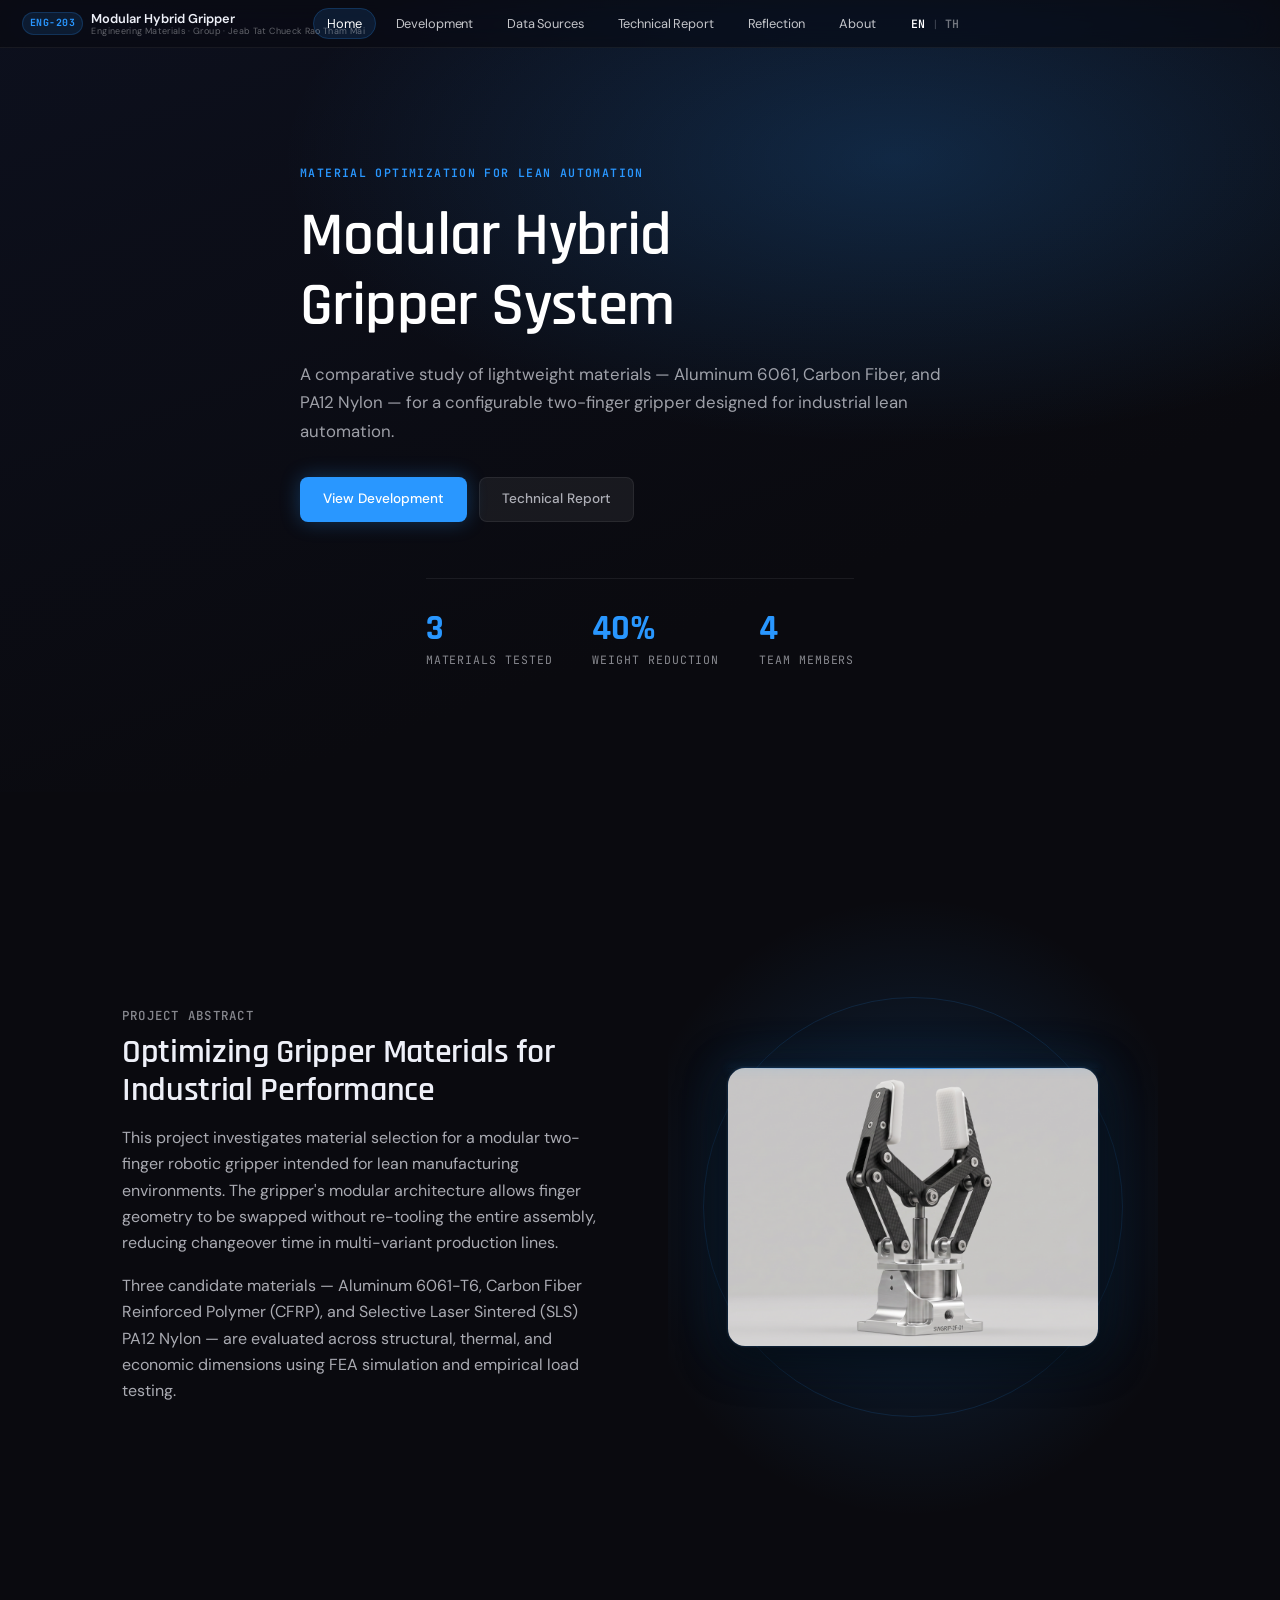
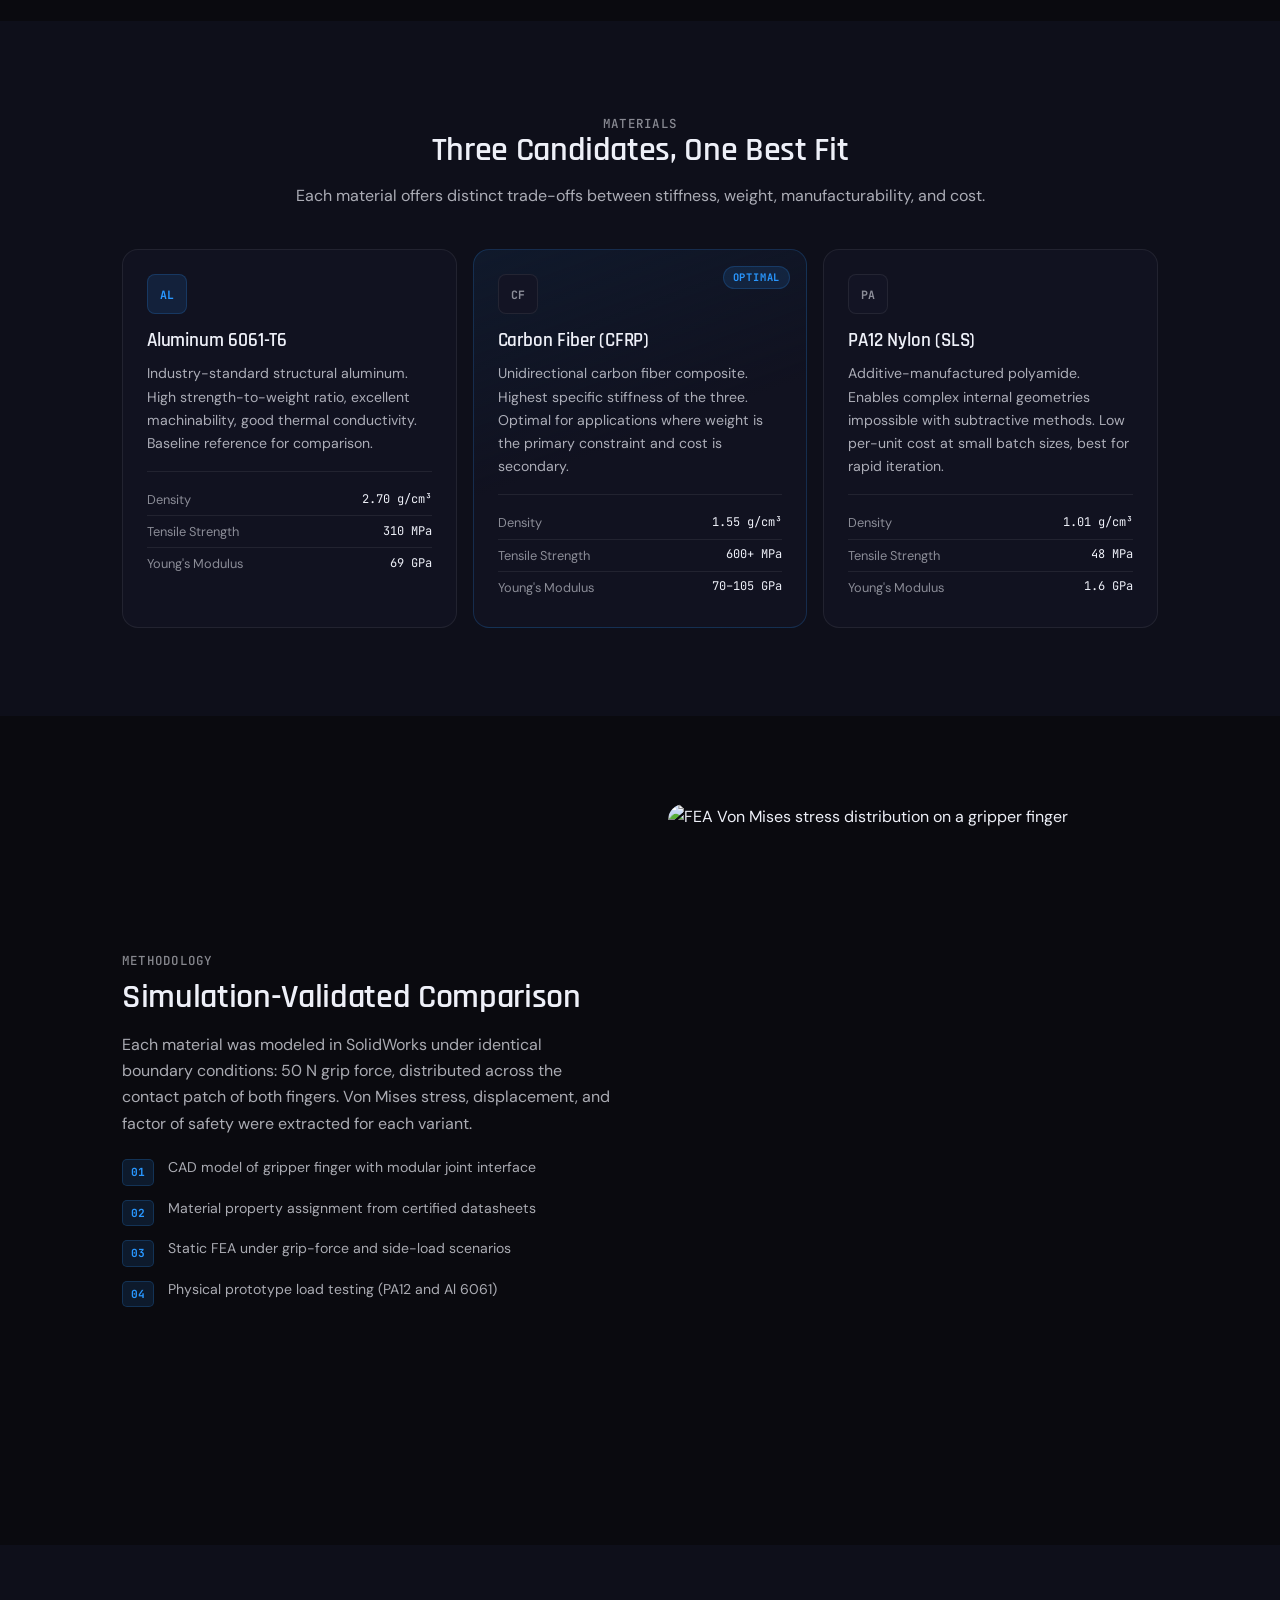
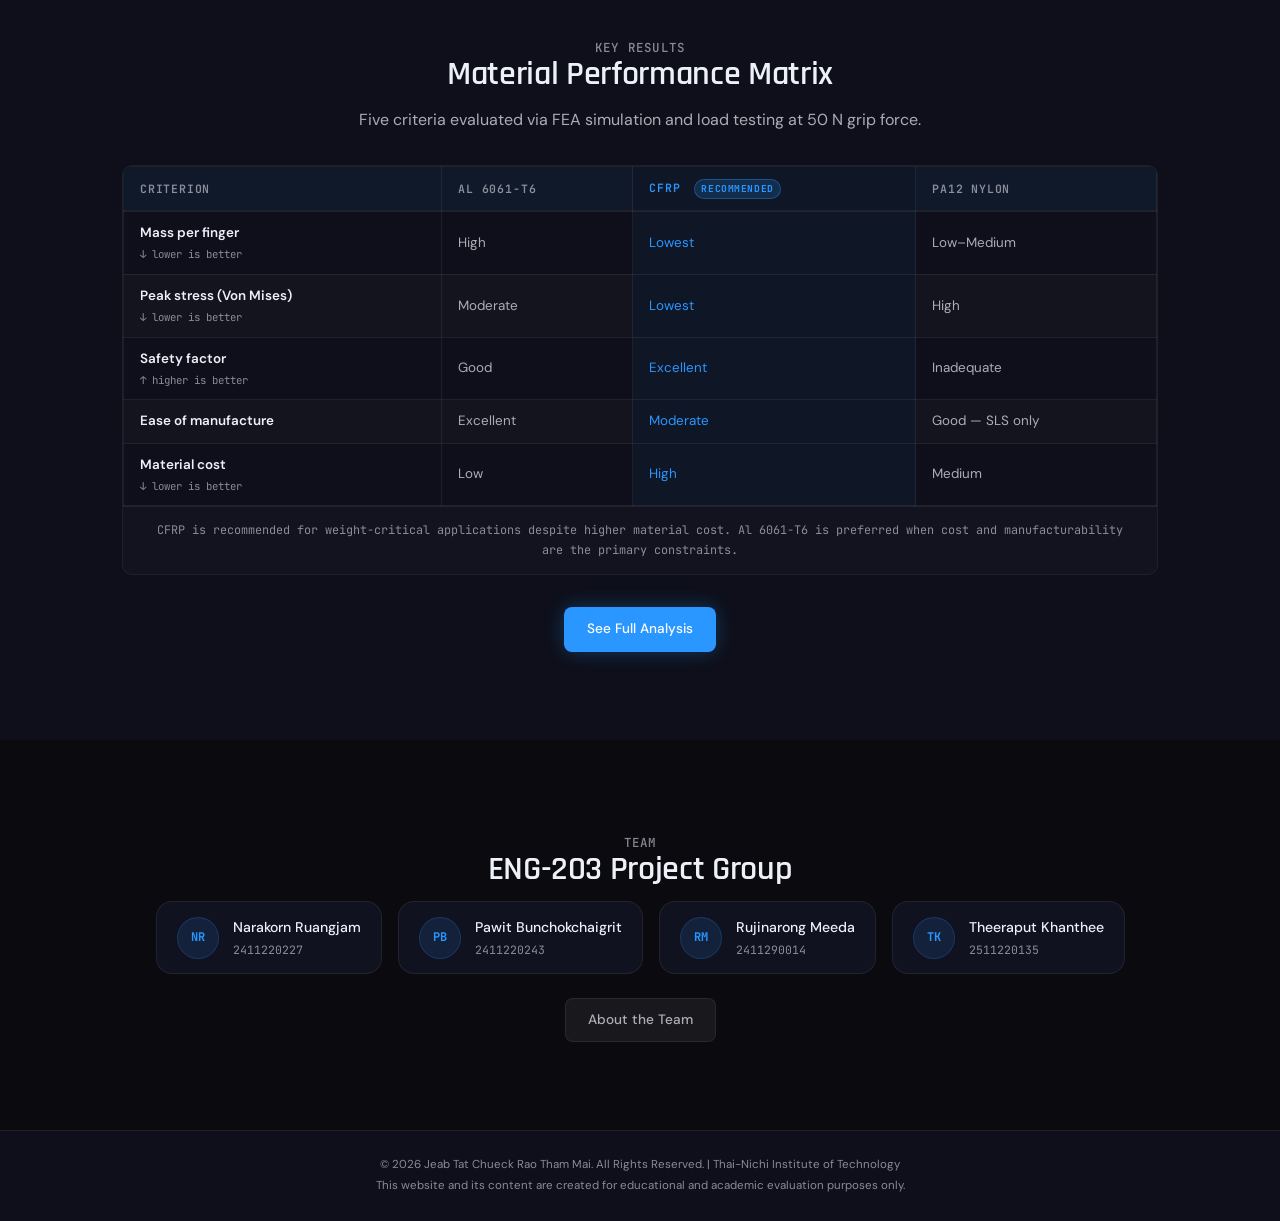
==== commit 55fcf47c: "refactor(gripper): move product animation from hero to abstract section Reverts the hero banner to i" ====
--- a/index.html
+++ b/index.html
@@ -45,56 +45,29 @@
   <section class="hero hero-home">
     <div class="hero-overlay"></div>
 
-    <!-- Left: text + stats -->
-    <div class="hero-home-left">
-      <div class="hero-content" data-reveal>
-        <div class="hero-label" data-th="การเพิ่มประสิทธิภาพวัสดุสำหรับระบบอัตโนมัติแบบลีน">Material Optimization for Lean Automation</div>
-        <h1>Modular Hybrid Gripper System</h1>
-        <p class="hero-sub" data-th="การศึกษาเปรียบเทียบวัสดุน้ำหนักเบา — อะลูมิเนียม 6061, คาร์บอนไฟเบอร์ และไนลอน PA12 — สำหรับกริปเปอร์สองนิ้วที่ปรับเปลี่ยนได้ ออกแบบเพื่อระบบอัตโนมัติแบบลีนในงานอุตสาหกรรม">A comparative study of lightweight materials — Aluminum 6061, Carbon Fiber, and PA12 Nylon — for a configurable two-finger gripper designed for industrial lean automation.</p>
-        <div class="hero-cta">
-          <a href="development.html" class="btn btn-primary" data-th="ดูการพัฒนา">View Development</a>
-          <a href="technical-report.html" class="btn btn-ghost" data-th="รายงานทางเทคนิค">Technical Report</a>
-        </div>
-      </div>
-      <div class="hero-stats" data-reveal>
-        <div class="stat-block">
-          <span class="stat-n">3</span>
-          <span class="stat-l" data-th="วัสดุที่ทดสอบ">Materials Tested</span>
-        </div>
-        <div class="stat-block">
-          <span class="stat-n">40%</span>
-          <span class="stat-l" data-th="การลดน้ำหนัก">Weight Reduction</span>
-        </div>
-        <div class="stat-block">
-          <span class="stat-n">4</span>
-          <span class="stat-l" data-th="สมาชิกในทีม">Team Members</span>
-        </div>
-      </div>
-    </div>
-
-    <!-- Right: animated product showcase -->
-    <div class="hero-product" aria-hidden="true">
-      <div class="hero-product-ring hero-product-ring--1"></div>
-      <div class="hero-product-ring hero-product-ring--2"></div>
-      <div class="hero-product-wrap">
-        <div class="hero-product-glow"></div>
-        <div class="hero-product-scan"></div>
-        <img src="images/gripper-assembly.png" alt="" class="hero-product-img" />
-        <div class="hero-product-chip hero-product-chip--1">
-          <div class="hero-product-chip-label">Optimal</div>
-          <div class="hero-product-chip-value">CFRP</div>
-        </div>
-        <div class="hero-product-chip hero-product-chip--2">
-          <div class="hero-product-chip-label">Safety Factor</div>
-          <div class="hero-product-chip-value">6.3×</div>
-        </div>
-        <div class="hero-product-chip hero-product-chip--3">
-          <div class="hero-product-chip-label">Grip Force</div>
-          <div class="hero-product-chip-value">50 N</div>
-        </div>
-      </div>
-    </div>
-
+    <div class="hero-content" data-reveal>
+      <div class="hero-label" data-th="การเพิ่มประสิทธิภาพวัสดุสำหรับระบบอัตโนมัติแบบลีน">Material Optimization for Lean Automation</div>
+      <h1>Modular Hybrid Gripper System</h1>
+      <p class="hero-sub" data-th="การศึกษาเปรียบเทียบวัสดุน้ำหนักเบา — อะลูมิเนียม 6061, คาร์บอนไฟเบอร์ และไนลอน PA12 — สำหรับกริปเปอร์สองนิ้วที่ปรับเปลี่ยนได้ ออกแบบเพื่อระบบอัตโนมัติแบบลีนในงานอุตสาหกรรม">A comparative study of lightweight materials — Aluminum 6061, Carbon Fiber, and PA12 Nylon — for a configurable two-finger gripper designed for industrial lean automation.</p>
+      <div class="hero-cta">
+        <a href="development.html" class="btn btn-primary" data-th="ดูการพัฒนา">View Development</a>
+        <a href="technical-report.html" class="btn btn-ghost" data-th="รายงานทางเทคนิค">Technical Report</a>
+      </div>
+    </div>
+    <div class="hero-stats" data-reveal>
+      <div class="stat-block">
+        <span class="stat-n">3</span>
+        <span class="stat-l" data-th="วัสดุที่ทดสอบ">Materials Tested</span>
+      </div>
+      <div class="stat-block">
+        <span class="stat-n">40%</span>
+        <span class="stat-l" data-th="การลดน้ำหนัก">Weight Reduction</span>
+      </div>
+      <div class="stat-block">
+        <span class="stat-n">4</span>
+        <span class="stat-l" data-th="สมาชิกในทีม">Team Members</span>
+      </div>
+    </div>
   </section>
 
   <section class="section">
@@ -107,7 +80,27 @@
           <p style="margin-top:1rem;" data-th="วัสดุที่เป็นตัวเลือกสามชนิด — อะลูมิเนียม 6061-T6, พอลิเมอร์เสริมคาร์บอนไฟเบอร์ (CFRP) และไนลอน PA12 ที่ขึ้นรูปด้วยการหลอมผงด้วยเลเซอร์ (SLS) — ถูกประเมินในด้านโครงสร้าง ความร้อน และเศรษฐศาสตร์ ด้วยการจำลอง FEA และการทดสอบโหลดจริง">Three candidate materials — Aluminum 6061-T6, Carbon Fiber Reinforced Polymer (CFRP), and Selective Laser Sintered (SLS) PA12 Nylon — are evaluated across structural, thermal, and economic dimensions using FEA simulation and empirical load testing.</p>
         </div>
         <div class="info-visual" data-reveal>
-          <img src="images/gripper-assembly.png" alt="Modular hybrid gripper assembly render" class="section-img tall" />
+          <div class="product-anim" role="img" aria-label="Modular hybrid gripper assembly render">
+            <div class="product-anim-ring product-anim-ring--1"></div>
+            <div class="product-anim-ring product-anim-ring--2"></div>
+            <div class="product-anim-glow"></div>
+            <div class="product-anim-wrap">
+              <div class="product-anim-scan"></div>
+              <img src="images/gripper-assembly.png" alt="" class="product-anim-img" />
+            </div>
+            <div class="product-anim-chip product-anim-chip--1">
+              <div class="product-anim-chip-label">Optimal</div>
+              <div class="product-anim-chip-value">CFRP</div>
+            </div>
+            <div class="product-anim-chip product-anim-chip--2">
+              <div class="product-anim-chip-label">Safety Factor</div>
+              <div class="product-anim-chip-value">6.3×</div>
+            </div>
+            <div class="product-anim-chip product-anim-chip--3">
+              <div class="product-anim-chip-label">Grip Force</div>
+              <div class="product-anim-chip-value">50 N</div>
+            </div>
+          </div>
         </div>
       </div>
     </div>
--- a/css/style.css
+++ b/css/style.css
@@ -653,124 +653,92 @@
   h1 { font-size: 2rem; }
 }
 
-/* ── Hero Home — Split Layout ──────────────────────────────── */
-.hero-home {
-  flex-direction: row;
-  align-items: center;
-  gap: 56px;
-}
-.hero-home-left {
+/* ── Product Animation Panel ──────────────────────────────── */
+.product-anim {
+  position: relative;
+  width: 100%;
+  aspect-ratio: 3/4;
+  min-height: 300px;
+  display: flex; align-items: center; justify-content: center;
+  overflow: hidden;
+  border-radius: var(--radius-lg);
+}
+.product-anim-ring {
+  position: absolute; border-radius: 50%;
+  border: 1px solid rgba(41,151,255,0.14);
+  top: 50%; left: 50%; pointer-events: none; z-index: 1;
+}
+.product-anim-ring--1 {
+  width: 280px; height: 280px;
+  transform: translate(-50%,-50%);
+  animation: hpRing 5s ease-out infinite;
+}
+.product-anim-ring--2 {
+  width: 420px; height: 420px;
+  transform: translate(-50%,-50%);
+  animation: hpRing 5s ease-out 1.7s infinite;
+}
+.product-anim-glow {
+  position: absolute; inset: -10%; z-index: 1;
+  border-radius: 50%; pointer-events: none;
+  background: radial-gradient(ellipse 72% 58%, rgba(41,151,255,0.20) 0%, transparent 68%);
+  animation: hpGlow 5s ease-in-out infinite;
+}
+.product-anim-wrap {
   position: relative; z-index: 2;
-  flex: 0 1 540px;
-  display: flex; flex-direction: column;
-}
-.hero-home .hero-stats {
-  position: relative; z-index: 2;
-  margin-top: 52px;
-}
-
-/* ── Hero Product Panel ────────────────────────────────────── */
-.hero-product {
-  position: relative; z-index: 2;
-  flex: 1; flex-shrink: 0;
-  display: flex; align-items: center; justify-content: center;
-  min-height: 420px;
-  /* overflow visible so chips can extend past the flex-item edge */
-  overflow: visible;
-  animation: hpEntrance 1s var(--ease-sharp) 0.1s both;
-}
-
-.hero-product-wrap {
-  position: relative;
-  width: 300px;
-  border-radius: 20px;
-  /* Styled as a deliberate product card — image has a light backdrop so
-     we frame it with a glass-edged card to make it look intentional */
+  width: 76%;
+  border-radius: 18px;
   border: 1px solid rgba(41,151,255,0.22);
   box-shadow:
     0 0 0 1px rgba(255,255,255,0.04),
     0 0 48px rgba(41,151,255,0.20),
     0 12px 40px rgba(0,0,0,0.55);
-  animation: hpFloat 7s ease-in-out 1.3s infinite;
-}
-
-.hero-product-img {
-  position: relative; z-index: 2;
-  width: 100%; display: block;
-  border-radius: 18px;
-  filter:
-    drop-shadow(0 0 50px rgba(41,151,255,0.32))
-    drop-shadow(0 6px 24px rgba(0,0,0,0.65));
-}
-
-/* Ambient glow */
-.hero-product-glow {
-  position: absolute; inset: -40%; z-index: 1;
-  border-radius: 50%; pointer-events: none;
-  background: radial-gradient(ellipse 72% 58%, rgba(41,151,255,0.22) 0%, transparent 68%);
-  animation: hpGlow 5s ease-in-out infinite;
-}
-
-/* Horizontal scan line */
-.hero-product-scan {
+  animation: hpFloat 7s ease-in-out 0.5s infinite;
+}
+.product-anim-scan {
   position: absolute; left: 0; right: 0;
   height: 1.5px; z-index: 4; pointer-events: none;
   border-radius: 1px;
   background: linear-gradient(90deg, transparent, rgba(41,151,255,0.9) 50%, transparent);
   box-shadow: 0 0 8px rgba(41,151,255,0.55);
-  animation: hpScan 4.5s linear 1.6s infinite;
-}
-
-/* Tech rings (centred on .hero-product) */
-.hero-product-ring {
-  position: absolute; border-radius: 50%;
-  border: 1px solid rgba(41,151,255,0.12);
-  top: 50%; left: 50%; pointer-events: none;
-}
-.hero-product-ring--1 {
-  width: 290px; height: 290px;
-  transform: translate(-50%,-50%);
-  animation: hpRing 5s ease-out infinite;
-}
-.hero-product-ring--2 {
-  width: 430px; height: 430px;
-  transform: translate(-50%,-50%);
-  animation: hpRing 5s ease-out 1.7s infinite;
-}
-
-/* Floating spec chips */
-.hero-product-chip {
+  animation: hpScan 4.5s linear 1s infinite;
+}
+.product-anim-img {
+  position: relative; z-index: 2;
+  width: 100%; display: block;
+  border-radius: 17px;
+  filter: drop-shadow(0 6px 24px rgba(0,0,0,0.65));
+}
+.product-anim-chip {
   position: absolute; z-index: 5;
-  background: rgba(8,9,17,0.85);
+  background: rgba(8,9,17,0.88);
   border: 1px solid rgba(41,151,255,0.30);
   border-radius: 9px;
-  padding: 8px 13px;
+  padding: 7px 12px;
   backdrop-filter: blur(16px);
   -webkit-backdrop-filter: blur(16px);
   white-space: nowrap;
   opacity: 0;
-  animation: hpChip 0.6s var(--ease-sharp) both;
-}
-.hero-product-chip--1 { top: 10%;    left: -46%;   animation-delay: 1.1s; }
-.hero-product-chip--2 { top: 44%;    right: -50%;  animation-delay: 1.4s; }
-.hero-product-chip--3 { bottom: 14%; left: -40%;   animation-delay: 1.7s; }
-
-.hero-product-chip-label {
+}
+.product-anim-chip--1 { top: 8%;     left: 6%; }
+.product-anim-chip--2 { top: 44%;   right: 6%; }
+.product-anim-chip--3 { bottom: 10%; left: 6%; }
+.info-visual.revealed .product-anim-chip { animation: hpChip 0.6s var(--ease-sharp) both; }
+.info-visual.revealed .product-anim-chip--1 { animation-delay: 0.3s; }
+.info-visual.revealed .product-anim-chip--2 { animation-delay: 0.6s; }
+.info-visual.revealed .product-anim-chip--3 { animation-delay: 0.9s; }
+.product-anim-chip-label {
   font-size: 0.57rem; font-family: var(--mono);
   text-transform: uppercase; letter-spacing: 0.1em;
   color: var(--accent); opacity: 0.78;
   margin-bottom: 3px; line-height: 1;
 }
-.hero-product-chip-value {
+.product-anim-chip-value {
   font-size: 0.9rem; font-weight: 700;
   font-family: var(--mono); color: #fff; line-height: 1.1;
 }
 
-/* ── Hero Home Keyframes ────────────────────────────────────── */
-@keyframes hpEntrance {
-  from { opacity: 0; transform: translateX(40px) scale(0.96); }
-  to   { opacity: 1; transform: translateX(0)    scale(1);    }
-}
+/* ── Product Panel Keyframes ────────────────────────────────── */
 @keyframes hpFloat {
   0%, 100% { transform: translateY(0); }
   38%      { transform: translateY(-12px); }
@@ -796,22 +764,6 @@
   to   { opacity: 1; transform: translateY(0); }
 }
 
-/* Responsive — collapse to single column */
-@media (max-width: 960px) {
-  .hero-home { flex-direction: column; align-items: flex-start; gap: 32px; }
-  .hero-home-left { flex: none; width: 100%; }
-  .hero-product { width: 100%; min-height: 320px; }
-  .hero-product-wrap { width: 260px; }
-  .hero-product-ring--2 { display: none; }
-  .hero-product-chip { font-size: 0.8rem; }
-  .hero-product-chip--1 { left: -36%; }
-  .hero-product-chip--2 { right: -38%; }
-  .hero-product-chip--3 { left: -30%; }
-}
-@media (max-width: 640px) {
-  .hero-product { display: none; }
-}
-
 /* ── Animations ────────────────────────────────────────────── */
 @keyframes fadeUp {
   from { opacity: 0; transform: translateY(20px); }
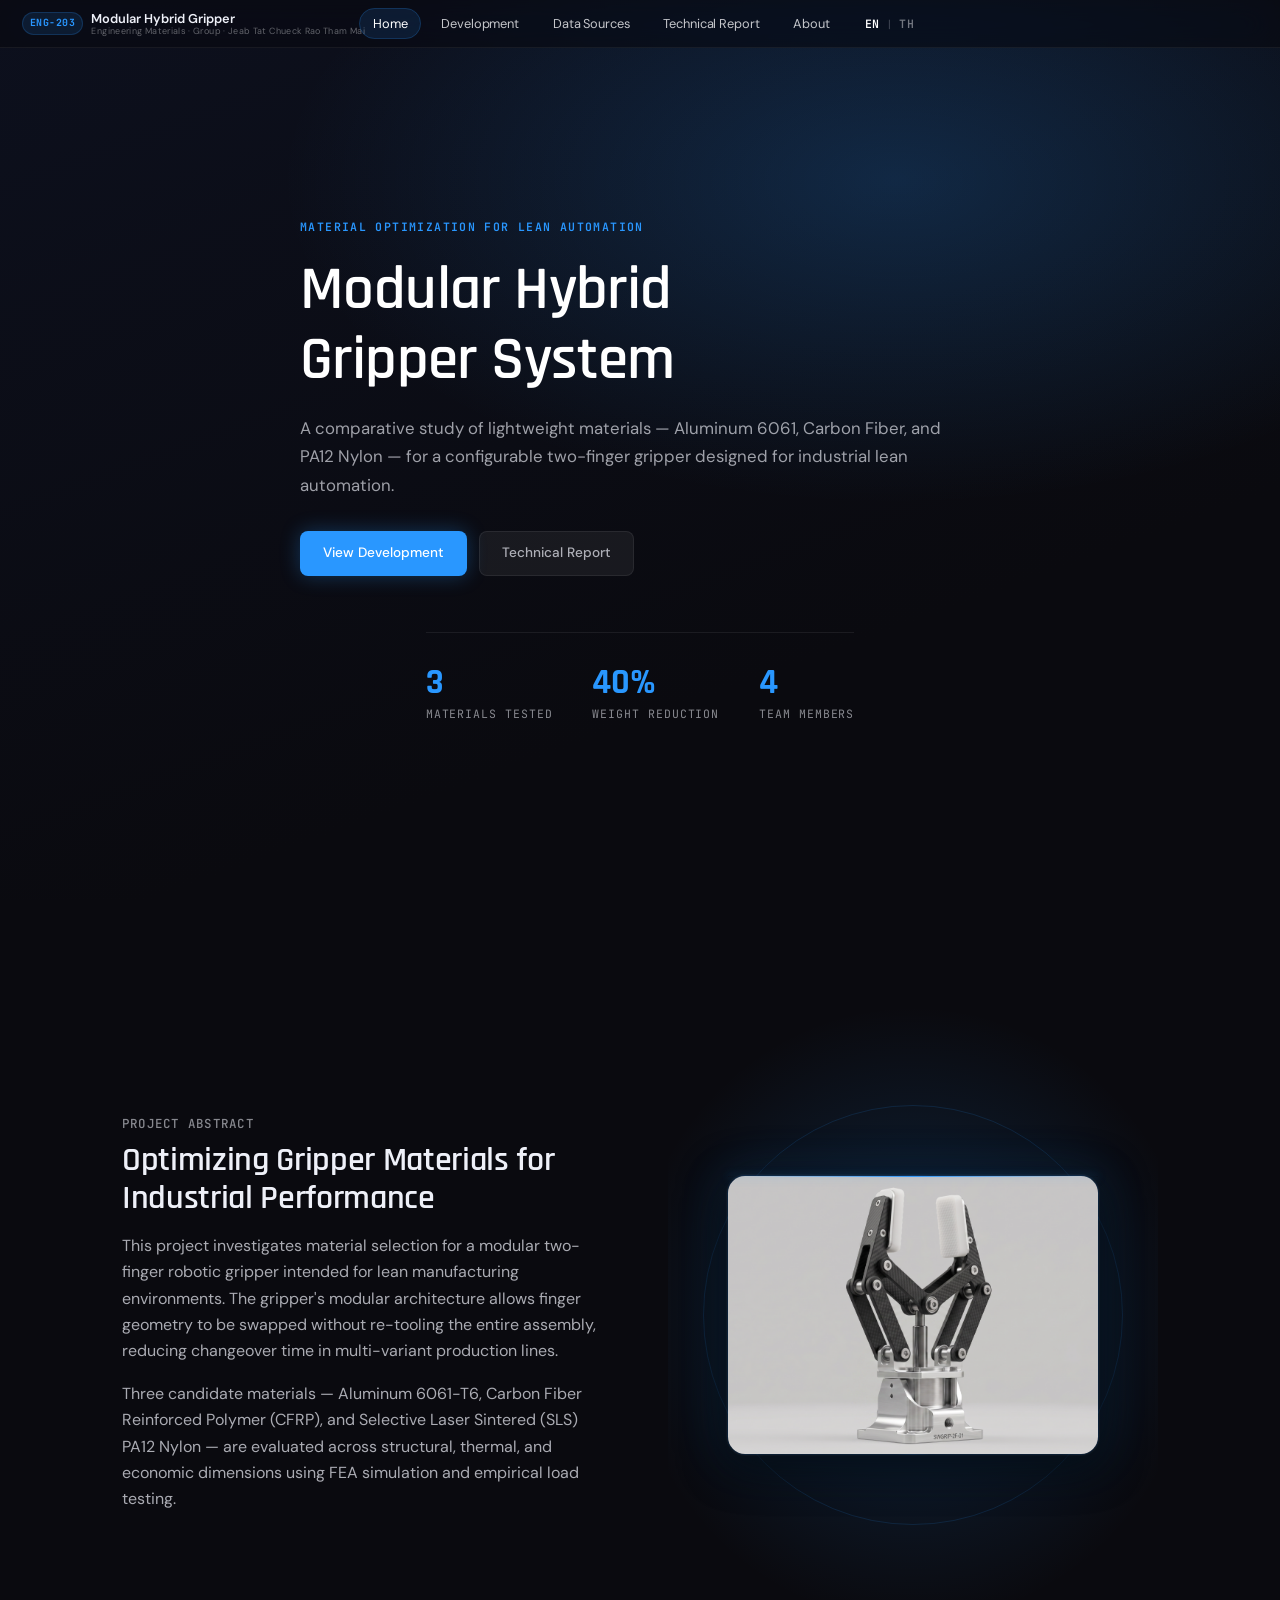
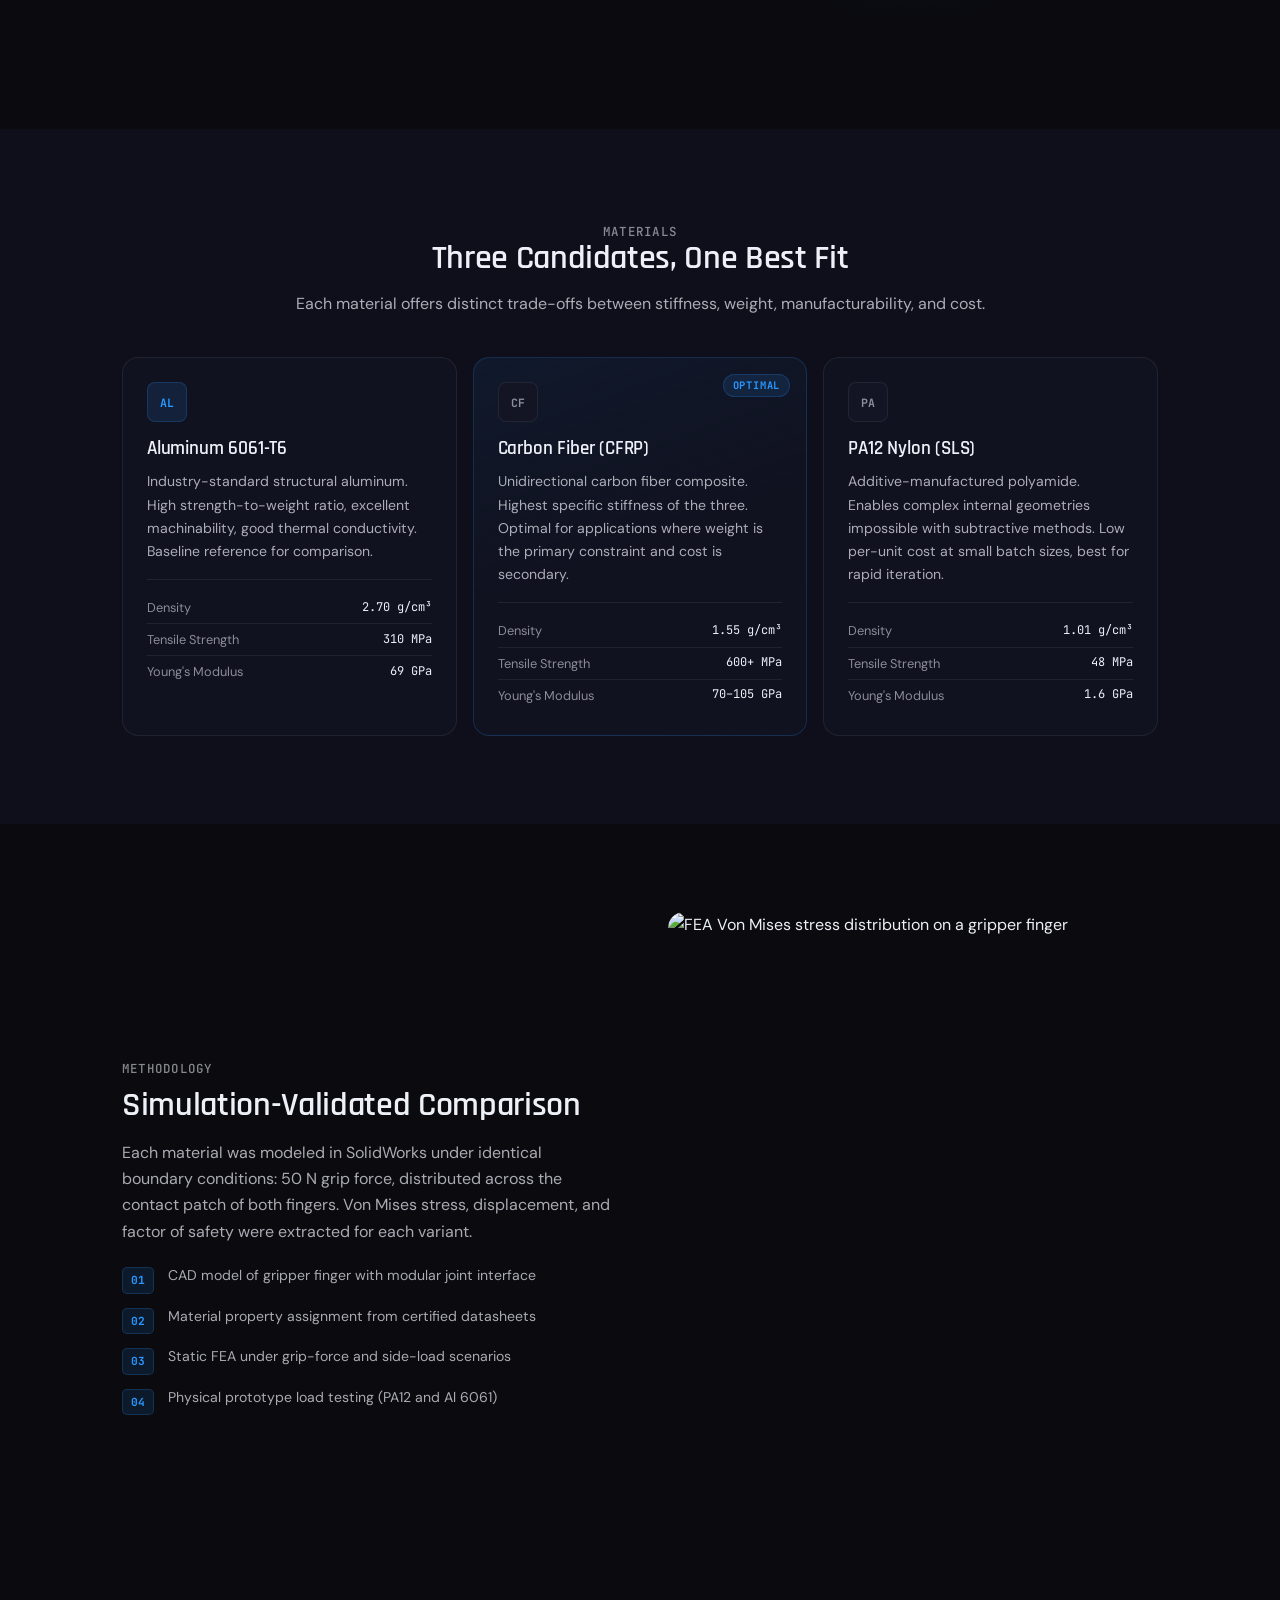
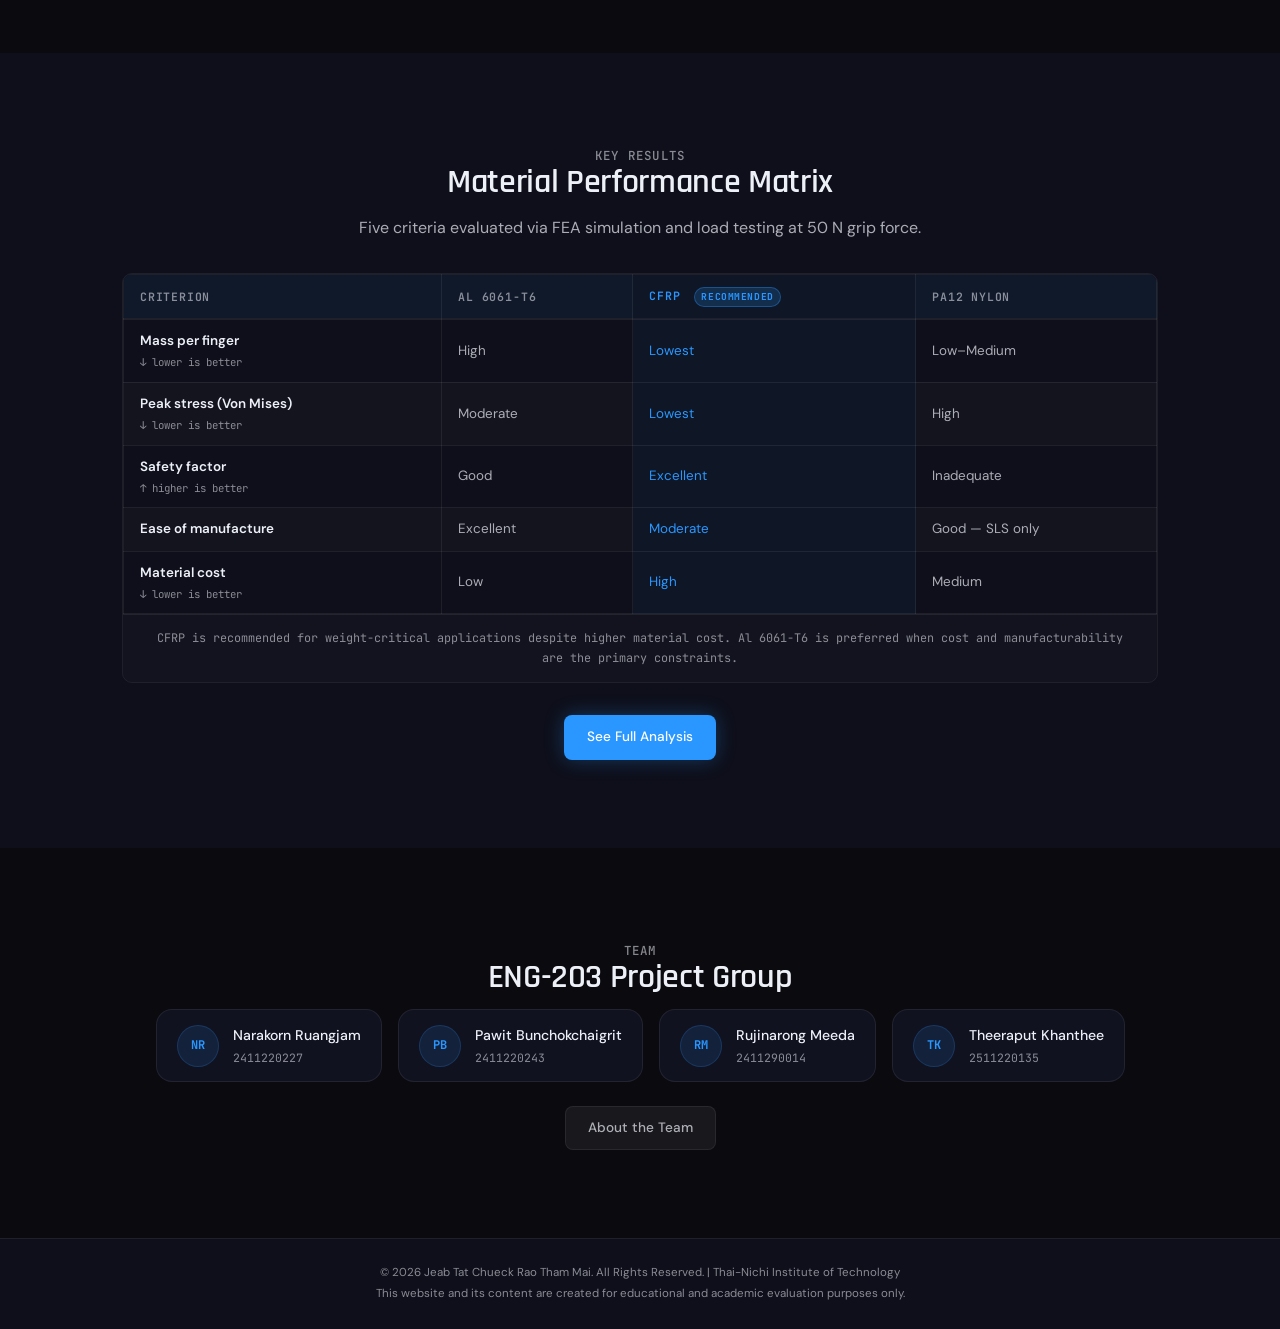
==== commit ca19ab65: "feat(gripper): merge about + reflection pages; add Lucide skill icons - about.html rewritten: 2-col " ====
--- a/index.html
+++ b/index.html
@@ -29,7 +29,6 @@
       <li><a href="development.html" data-th="การพัฒนา">Development</a></li>
       <li><a href="data-sources.html" data-th="แหล่งข้อมูล">Data Sources</a></li>
       <li><a href="technical-report.html" data-th="รายงานทางเทคนิค">Technical Report</a></li>
-      <li><a href="reflection.html" data-th="การสะท้อนคิด">Reflection</a></li>
       <li><a href="about.html" data-th="เกี่ยวกับเรา">About</a></li>
       <li class="nav-lang">
         <span class="lang-switch" role="group" aria-label="Language">
--- a/css/style.css
+++ b/css/style.css
@@ -329,8 +329,10 @@
   font-size: 0.65rem; font-weight: 700; font-family: var(--mono);
   color: var(--accent); text-transform: uppercase; letter-spacing: 0.08em;
   background: var(--accent-dim); border: 1px solid var(--border-2);
-  padding: 2px 7px; border-radius: 4px; text-align: center;
-}
+  padding: 2px 7px; border-radius: 4px;
+  display: inline-flex; align-items: center; gap: 5px;
+}
+.ref-tag svg { width: 12px; height: 12px; flex-shrink: 0; stroke: currentColor; }
 .ref-id { font-size: 0.7rem; color: var(--text-3); font-family: var(--mono); }
 .ref-body { flex: 1; }
 .ref-title { font-size: 0.88rem; color: var(--text); font-weight: 500; margin-bottom: 3px; }
@@ -418,6 +420,25 @@
 .reflect-entry p + p { margin-top: 0.9rem; }
 .skill-tags { display: flex; flex-wrap: wrap; gap: 8px; margin-top: 18px; }
 
+/* ── Member entries (About + Reflection merged) ─────────────── */
+.member-entry {
+  display: grid;
+  grid-template-columns: 1fr 1.5fr;
+  gap: 2rem 3.5rem;
+  padding: 3rem 0;
+  border-bottom: 1px solid var(--border);
+  align-items: start;
+}
+.member-entry:first-of-type { padding-top: 2.5rem; }
+.member-entry:last-of-type { border-bottom: none; padding-bottom: 0; }
+.member-bio { display: flex; gap: 1.25rem; align-items: flex-start; }
+.member-bio .team-card-avatar { flex-shrink: 0; }
+.member-bio h3 { font-size: 1.1rem; margin-bottom: 2px; }
+.member-reflection > p + p { margin-top: 0.9rem; }
+@media (max-width: 720px) {
+  .member-entry { grid-template-columns: 1fr; gap: 1.5rem; }
+}
+
 /* ── Footer ────────────────────────────────────────────────── */
 .footer {
   background: var(--bg-2); border-top: 1px solid var(--border);
@@ -436,8 +457,7 @@
 .footer-copy { font-size: 0.72rem; color: var(--text-3); text-align: center; line-height: 1.8; }
 
 /* ── Hero system ───────────────────────────────────────────── */
-.hero { position: relative; min-height: 88vh; display: flex; flex-direction: column; justify-content: center; padding: calc(var(--nav-h) + 72px) 32px 80px; overflow: hidden; }
-.hero:not(.hero-home) { min-height: 100vh; }
+.hero { position: relative; min-height: 100vh; display: flex; flex-direction: column; justify-content: center; padding: calc(var(--nav-h) + 72px) 32px 80px; overflow: hidden; }
 .hero-overlay { position: absolute; inset: 0; z-index: 0; }
 .hero-content { position: relative; z-index: 1; max-width: 680px; }
 .hero-label { font-size: 0.72rem; font-family: var(--mono); font-weight: 600; color: var(--accent); text-transform: uppercase; letter-spacing: 0.12em; margin-bottom: 20px; }
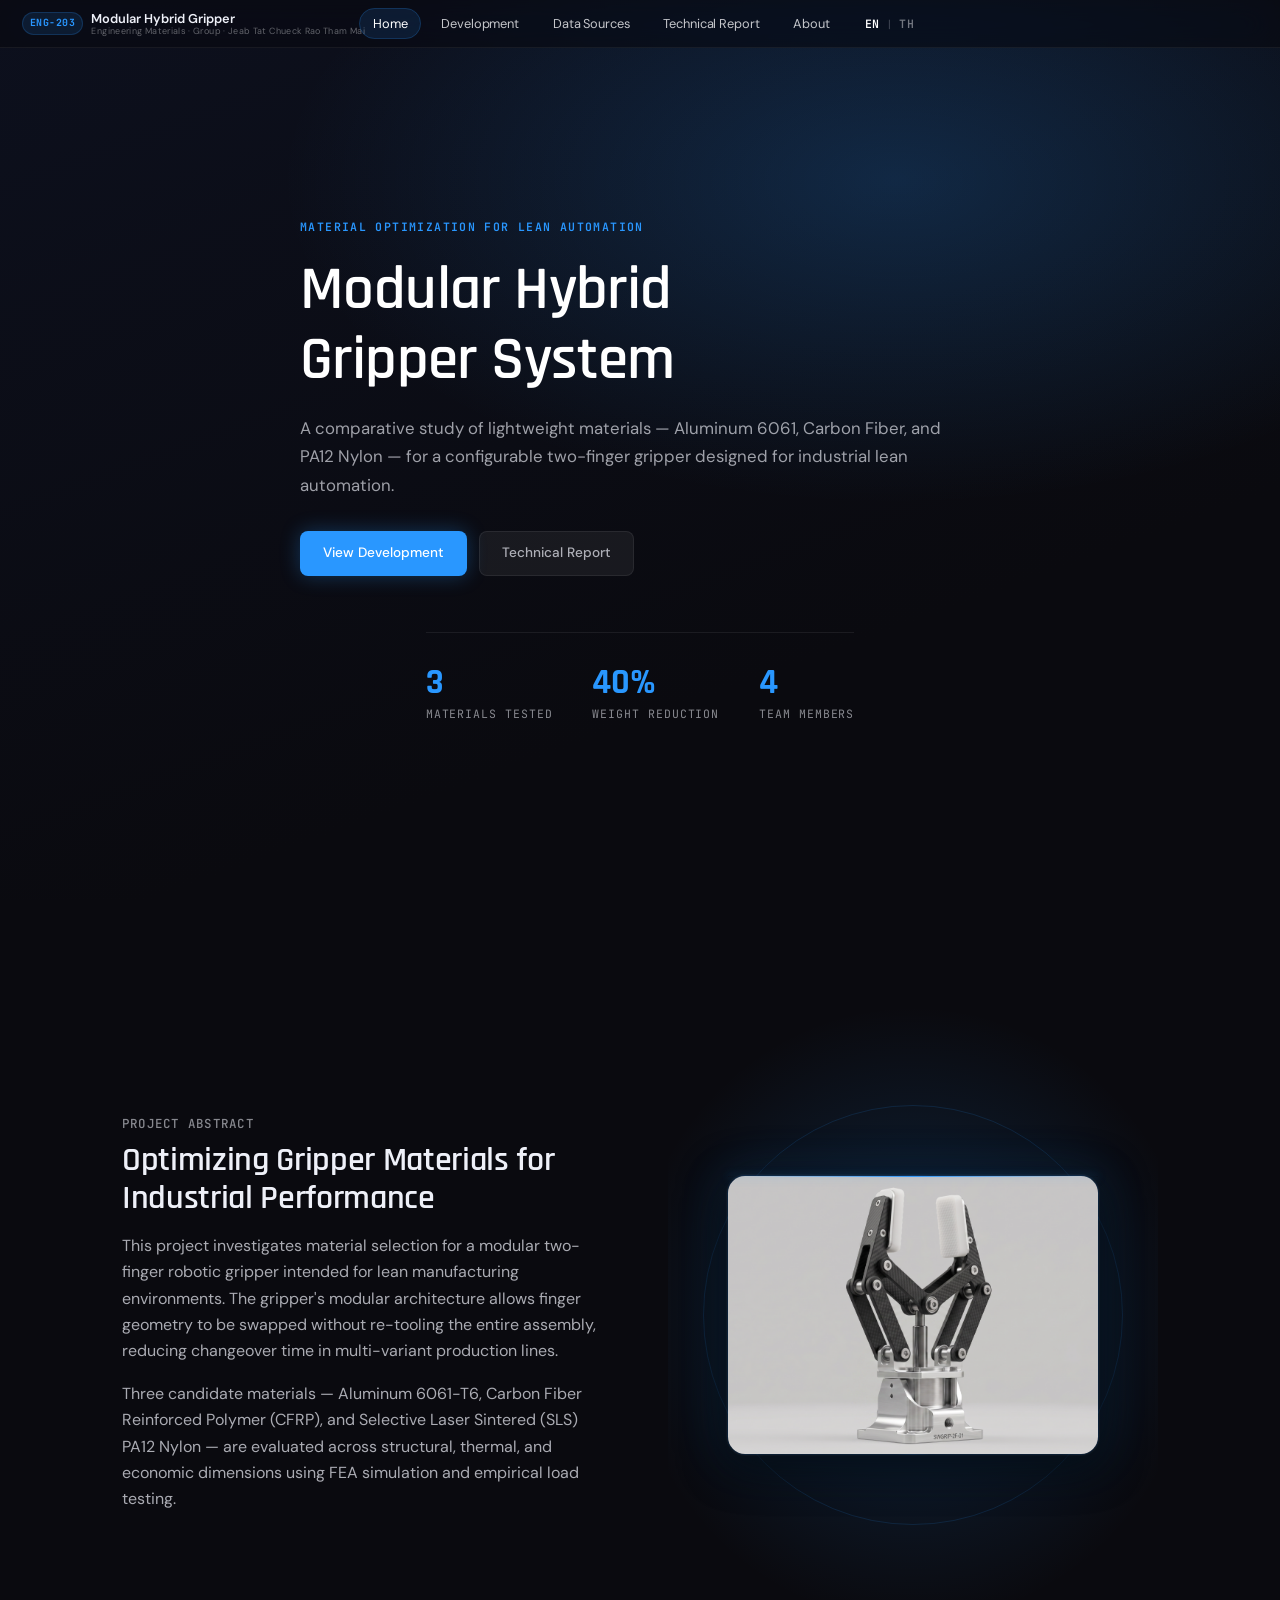
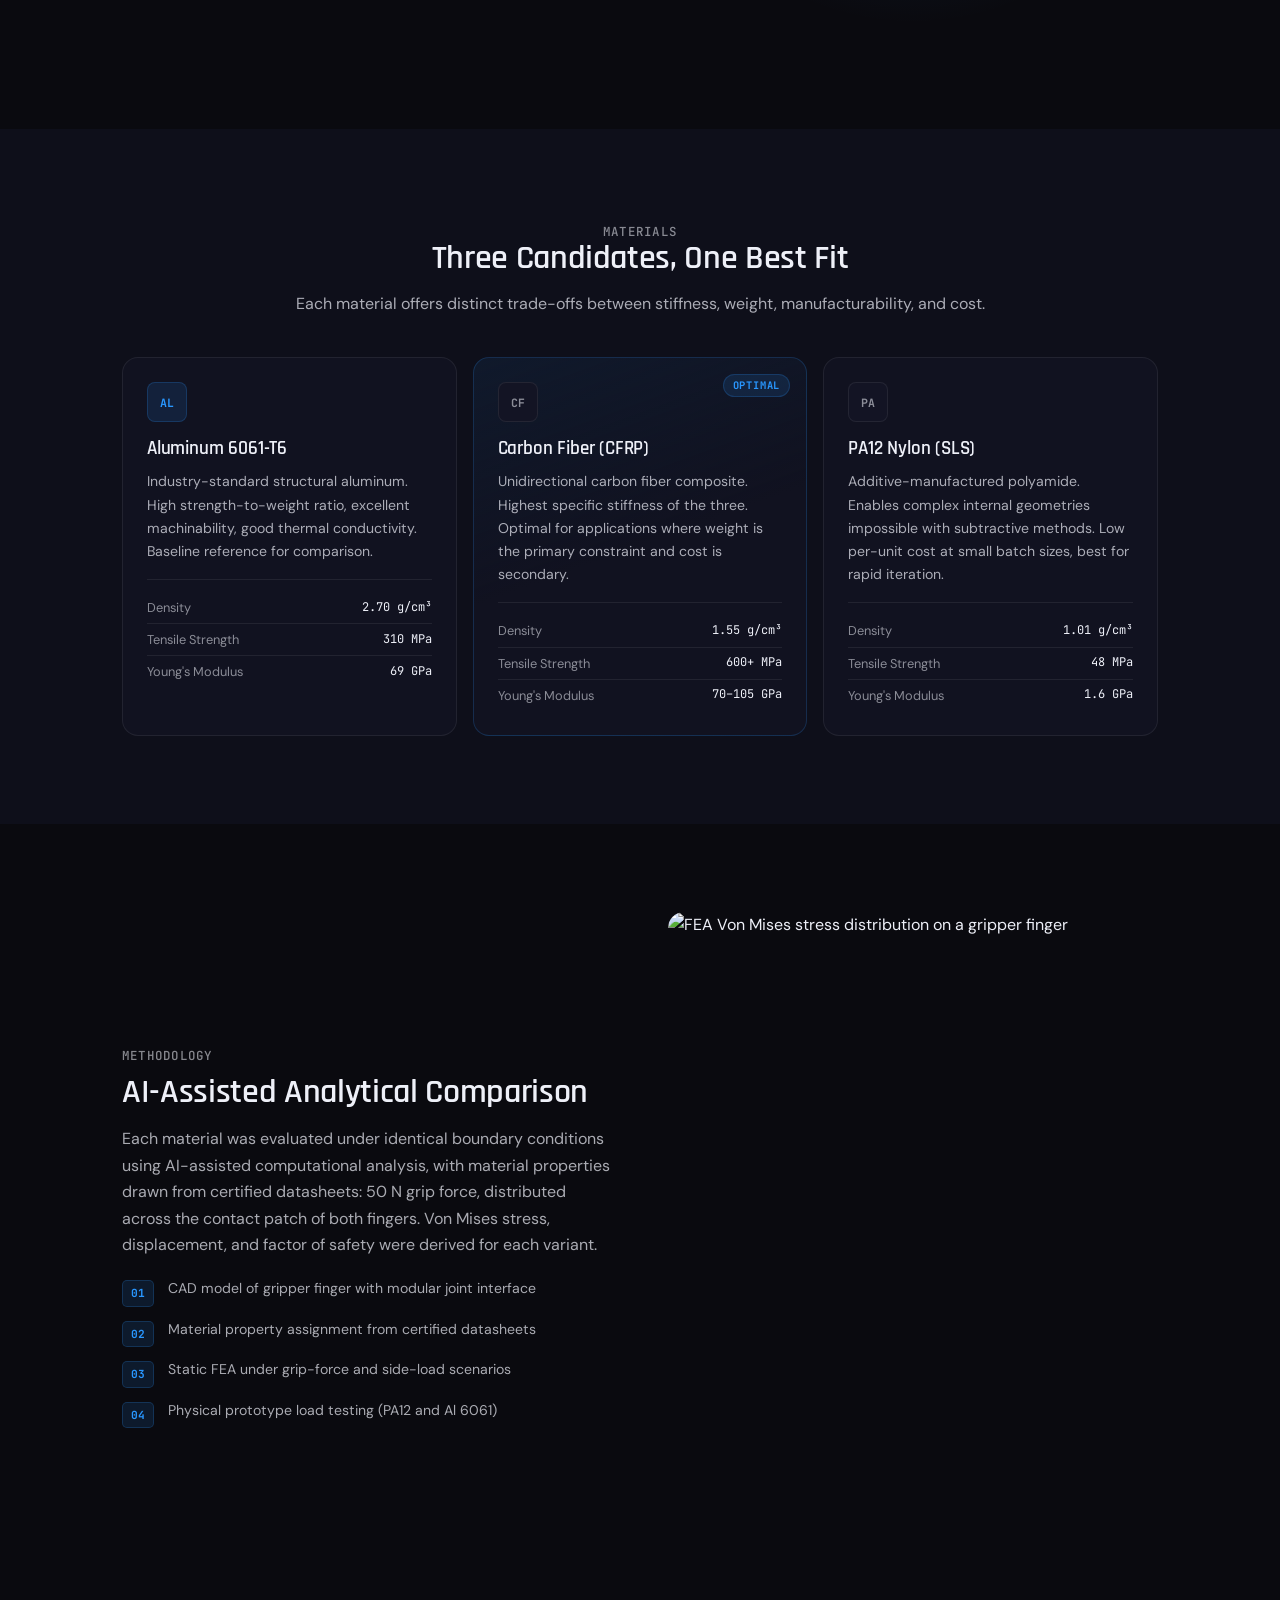
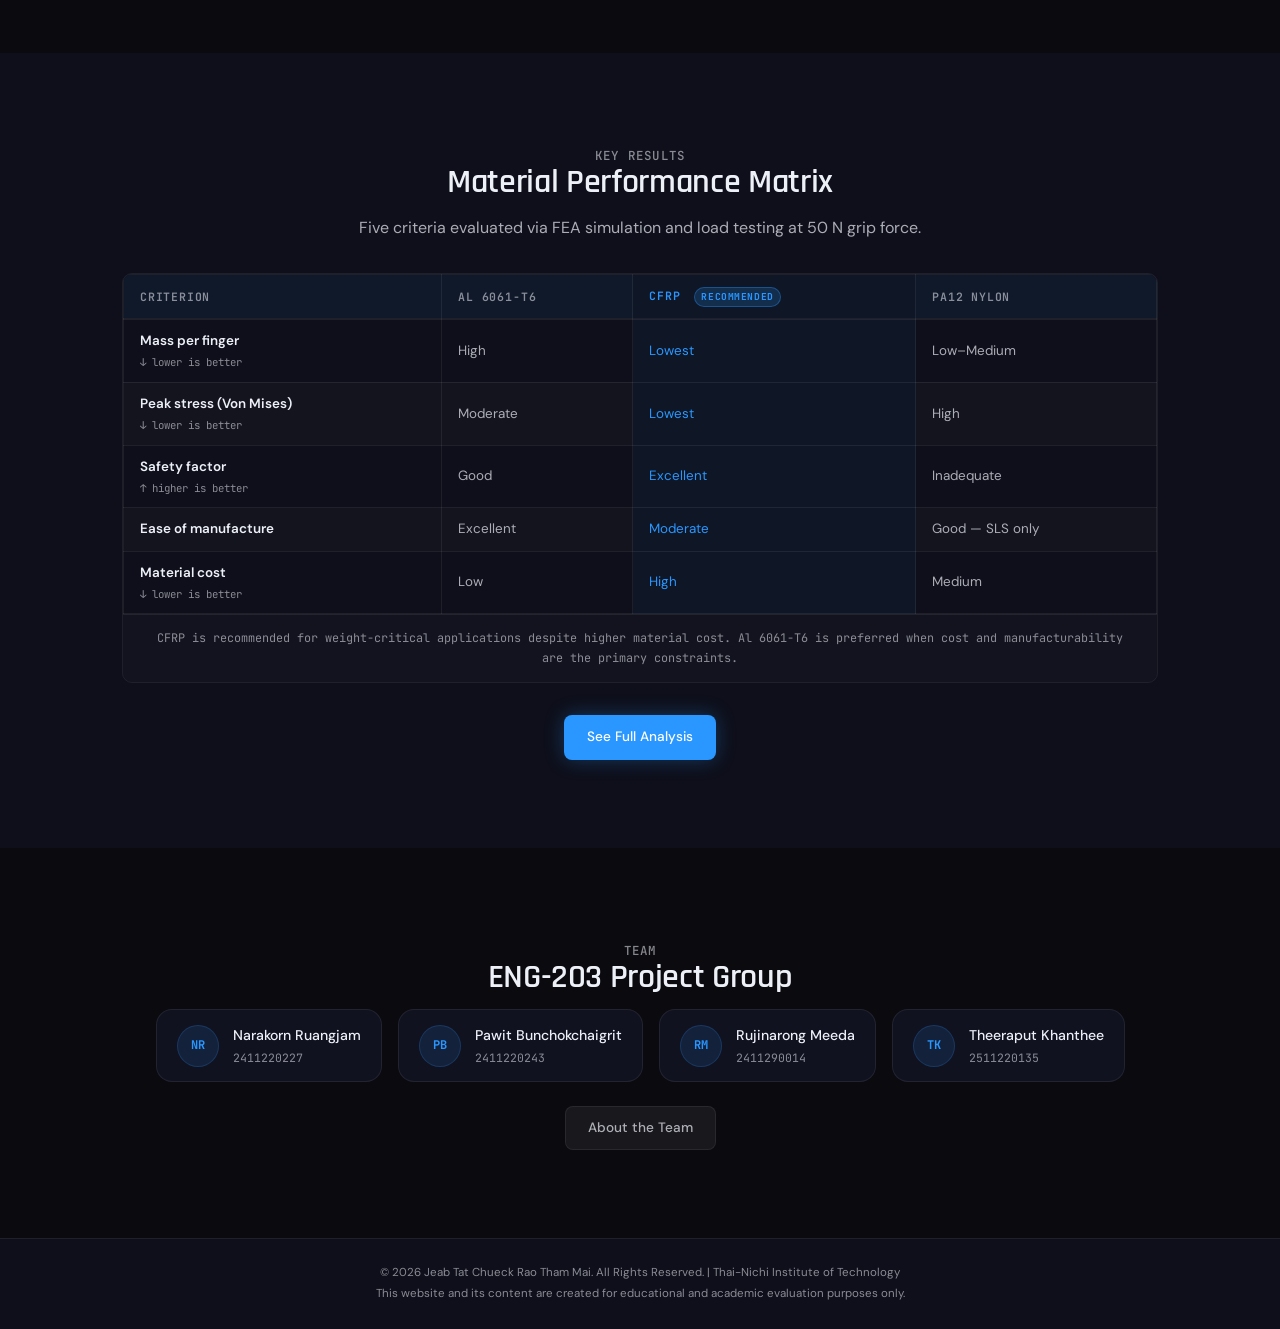
==== commit a237cdf6: "modular-hybrid-gripper: reframe analysis as AI-assisted, remove reflection.html (merged into about)" ====
--- a/index.html
+++ b/index.html
@@ -156,8 +156,8 @@
         </div>
         <div class="section-copy" data-reveal>
           <p class="kicker" data-th="ระเบียบวิธี">Methodology</p>
-          <h2 data-th="การเปรียบเทียบที่ตรวจสอบด้วยการจำลอง">Simulation-Validated Comparison</h2>
-          <p data-th="วัสดุแต่ละชนิดถูกจำลองใน SolidWorks ภายใต้เงื่อนไขขอบเขตเดียวกัน: แรงจับ 50 นิวตัน กระจายบนพื้นที่สัมผัสของนิ้วจับทั้งสอง แล้วดึงค่าความเค้น Von Mises การเคลื่อนตัว และค่าความปลอดภัยของแต่ละตัวเลือกออกมา">Each material was modeled in SolidWorks under identical boundary conditions: 50 N grip force, distributed across the contact patch of both fingers. Von Mises stress, displacement, and factor of safety were extracted for each variant.</p>
+          <h2 data-th="การเปรียบเทียบด้วยการวิเคราะห์ที่ช่วยด้วย AI">AI-Assisted Analytical Comparison</h2>
+          <p data-th="วัสดุแต่ละชนิดถูกประเมินภายใต้เงื่อนไขขอบเขตเดียวกันด้วยการวิเคราะห์เชิงคำนวณที่ช่วยด้วย AI โดยใช้คุณสมบัติวัสดุจากเอกสารข้อมูลที่ได้รับการรับรอง: แรงจับ 50 นิวตัน กระจายบนพื้นที่สัมผัสของนิ้วจับทั้งสอง แล้วดึงค่าความเค้น Von Mises การเคลื่อนตัว และค่าความปลอดภัยของแต่ละตัวเลือกออกมา">Each material was evaluated under identical boundary conditions using AI-assisted computational analysis, with material properties drawn from certified datasheets: 50 N grip force, distributed across the contact patch of both fingers. Von Mises stress, displacement, and factor of safety were derived for each variant.</p>
           <div class="step-list">
             <div class="step"><span class="step-n">01</span><span data-th="สร้างแบบจำลอง CAD ของนิ้วจับกริปเปอร์พร้อมจุดต่อโมดูลาร์">CAD model of gripper finger with modular joint interface</span></div>
             <div class="step"><span class="step-n">02</span><span data-th="กำหนดคุณสมบัติวัสดุจากเอกสารข้อมูลที่ได้รับการรับรอง">Material property assignment from certified datasheets</span></div>
--- a/css/style.css
+++ b/css/style.css
@@ -423,20 +423,30 @@
 /* ── Member entries (About + Reflection merged) ─────────────── */
 .member-entry {
   display: grid;
-  grid-template-columns: 1fr 1.5fr;
-  gap: 2rem 3.5rem;
+  grid-template-columns: 200px 1fr;
+  gap: 2rem 3rem;
   padding: 3rem 0;
   border-bottom: 1px solid var(--border);
   align-items: start;
 }
 .member-entry:first-of-type { padding-top: 2.5rem; }
 .member-entry:last-of-type { border-bottom: none; padding-bottom: 0; }
-.member-bio { display: flex; gap: 1.25rem; align-items: flex-start; }
-.member-bio .team-card-avatar { flex-shrink: 0; }
-.member-bio h3 { font-size: 1.1rem; margin-bottom: 2px; }
-.member-reflection > p + p { margin-top: 0.9rem; }
+.member-left {
+  display: flex; flex-direction: column; align-items: center;
+  text-align: center; gap: 6px;
+}
+.member-left h3 { font-size: 1.05rem; margin: 4px 0 0; }
+.member-avatar { width: 160px !important; height: 160px !important; }
+.member-right > p + p { margin-top: 0.9rem; }
+.member-contribution { color: var(--text-2); }
+.member-divider {
+  border: none; border-top: 1px solid var(--border);
+  margin: 1.25rem 0;
+}
 @media (max-width: 720px) {
   .member-entry { grid-template-columns: 1fr; gap: 1.5rem; }
+  .member-left { flex-direction: row; text-align: left; align-items: center; gap: 1rem; }
+  .member-avatar { width: 80px !important; height: 80px !important; }
 }
 
 /* ── Footer ────────────────────────────────────────────────── */
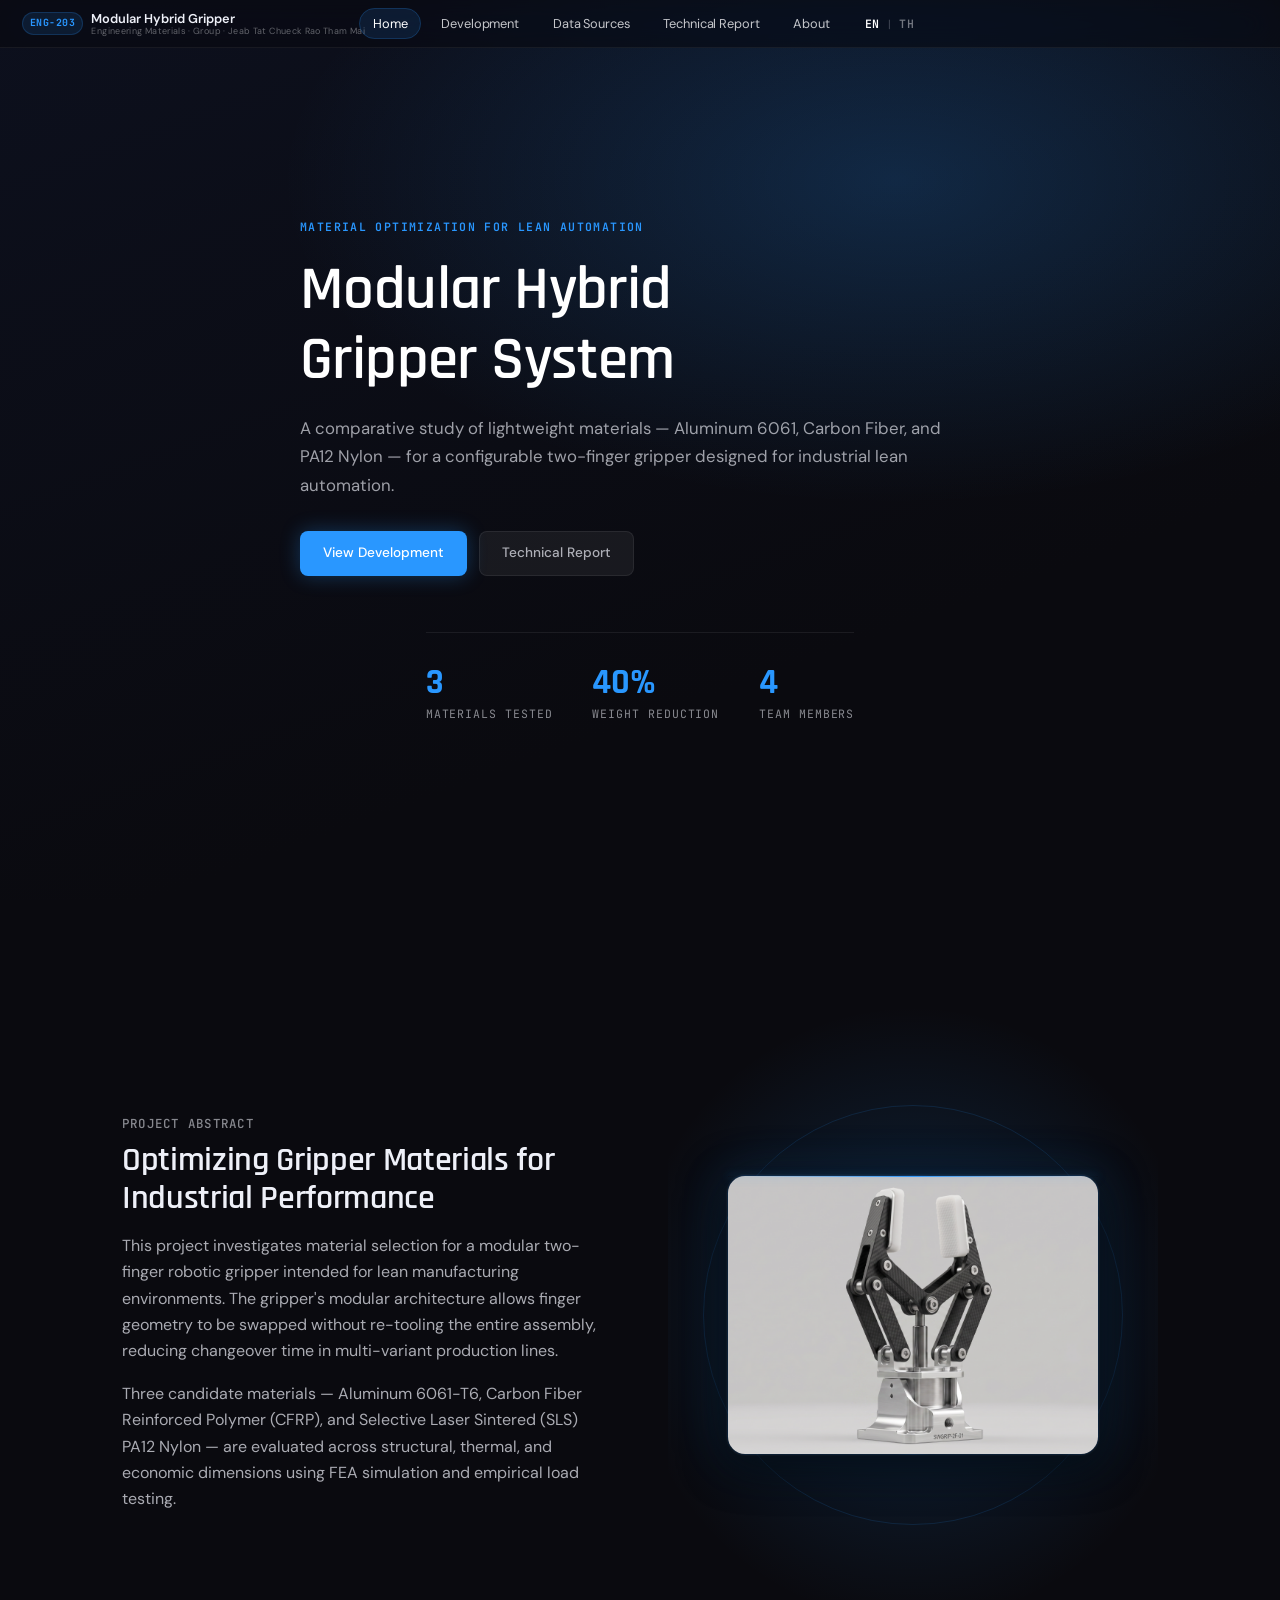
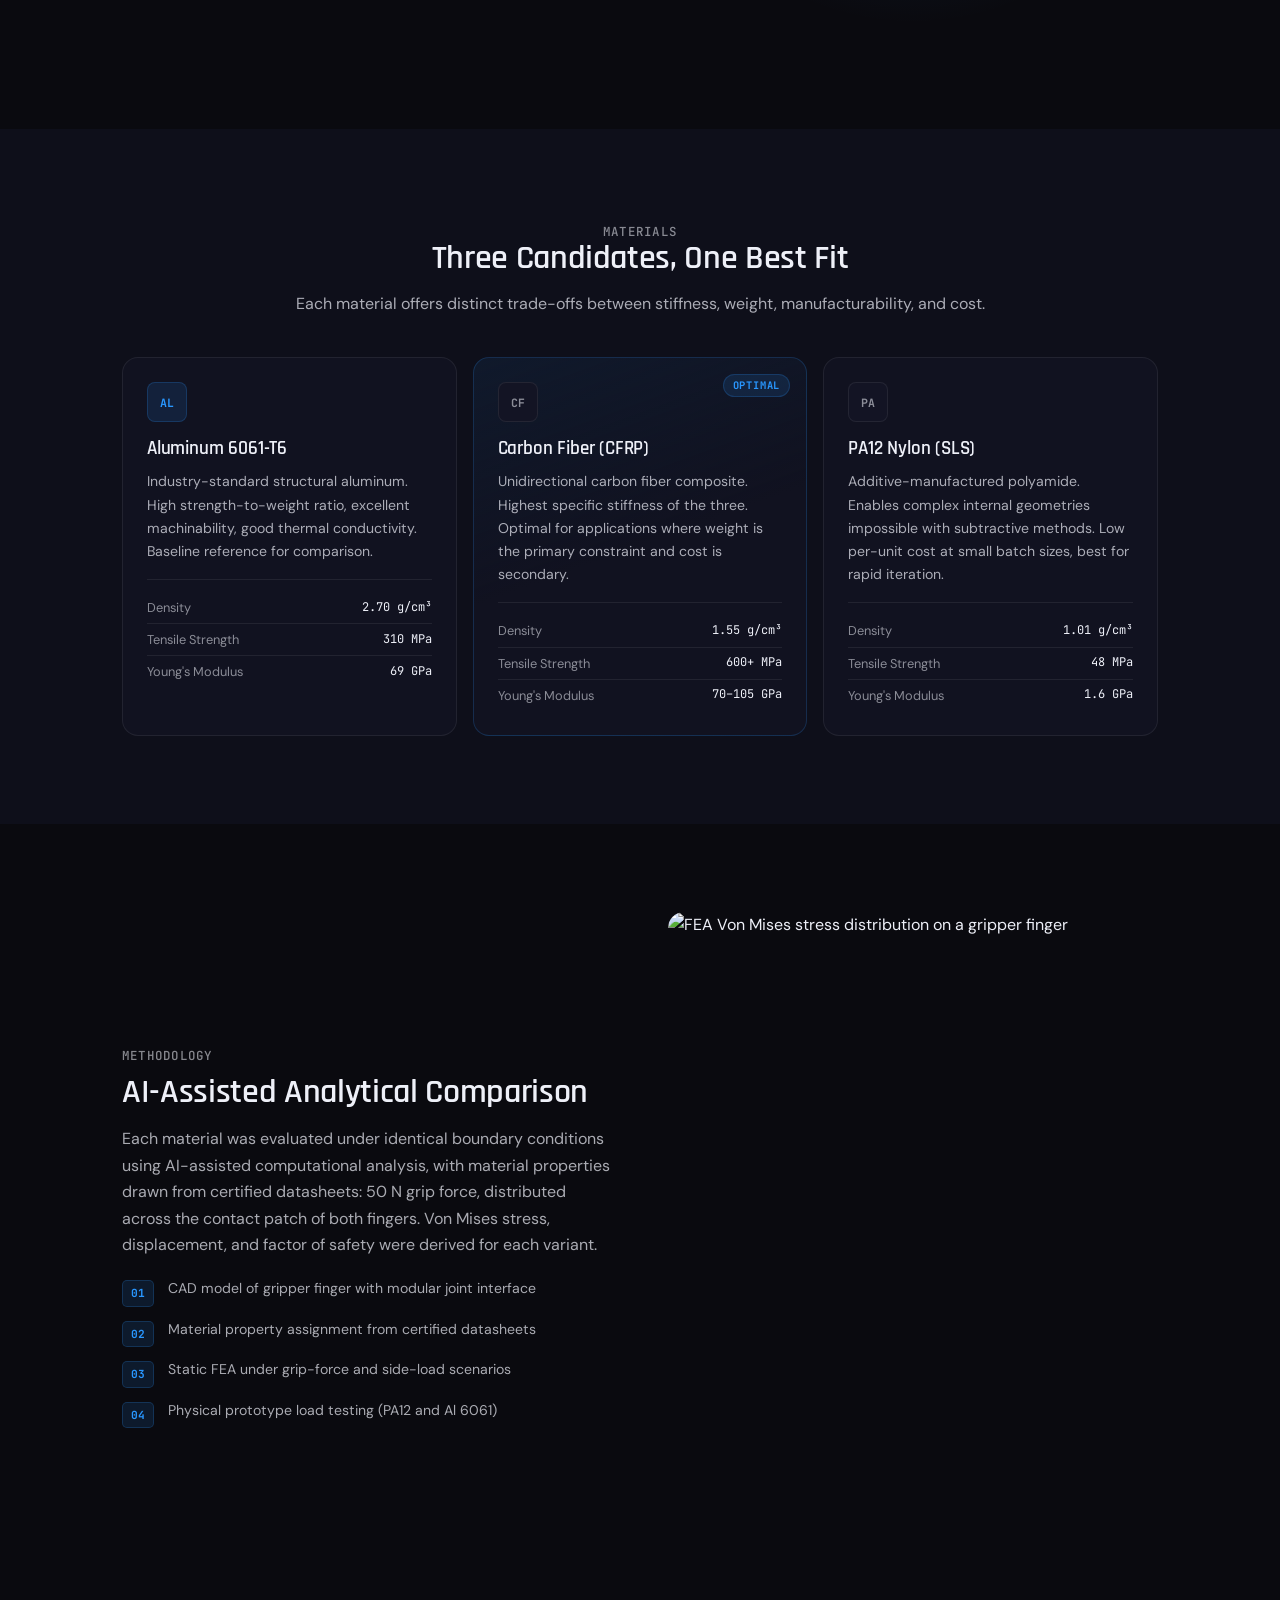
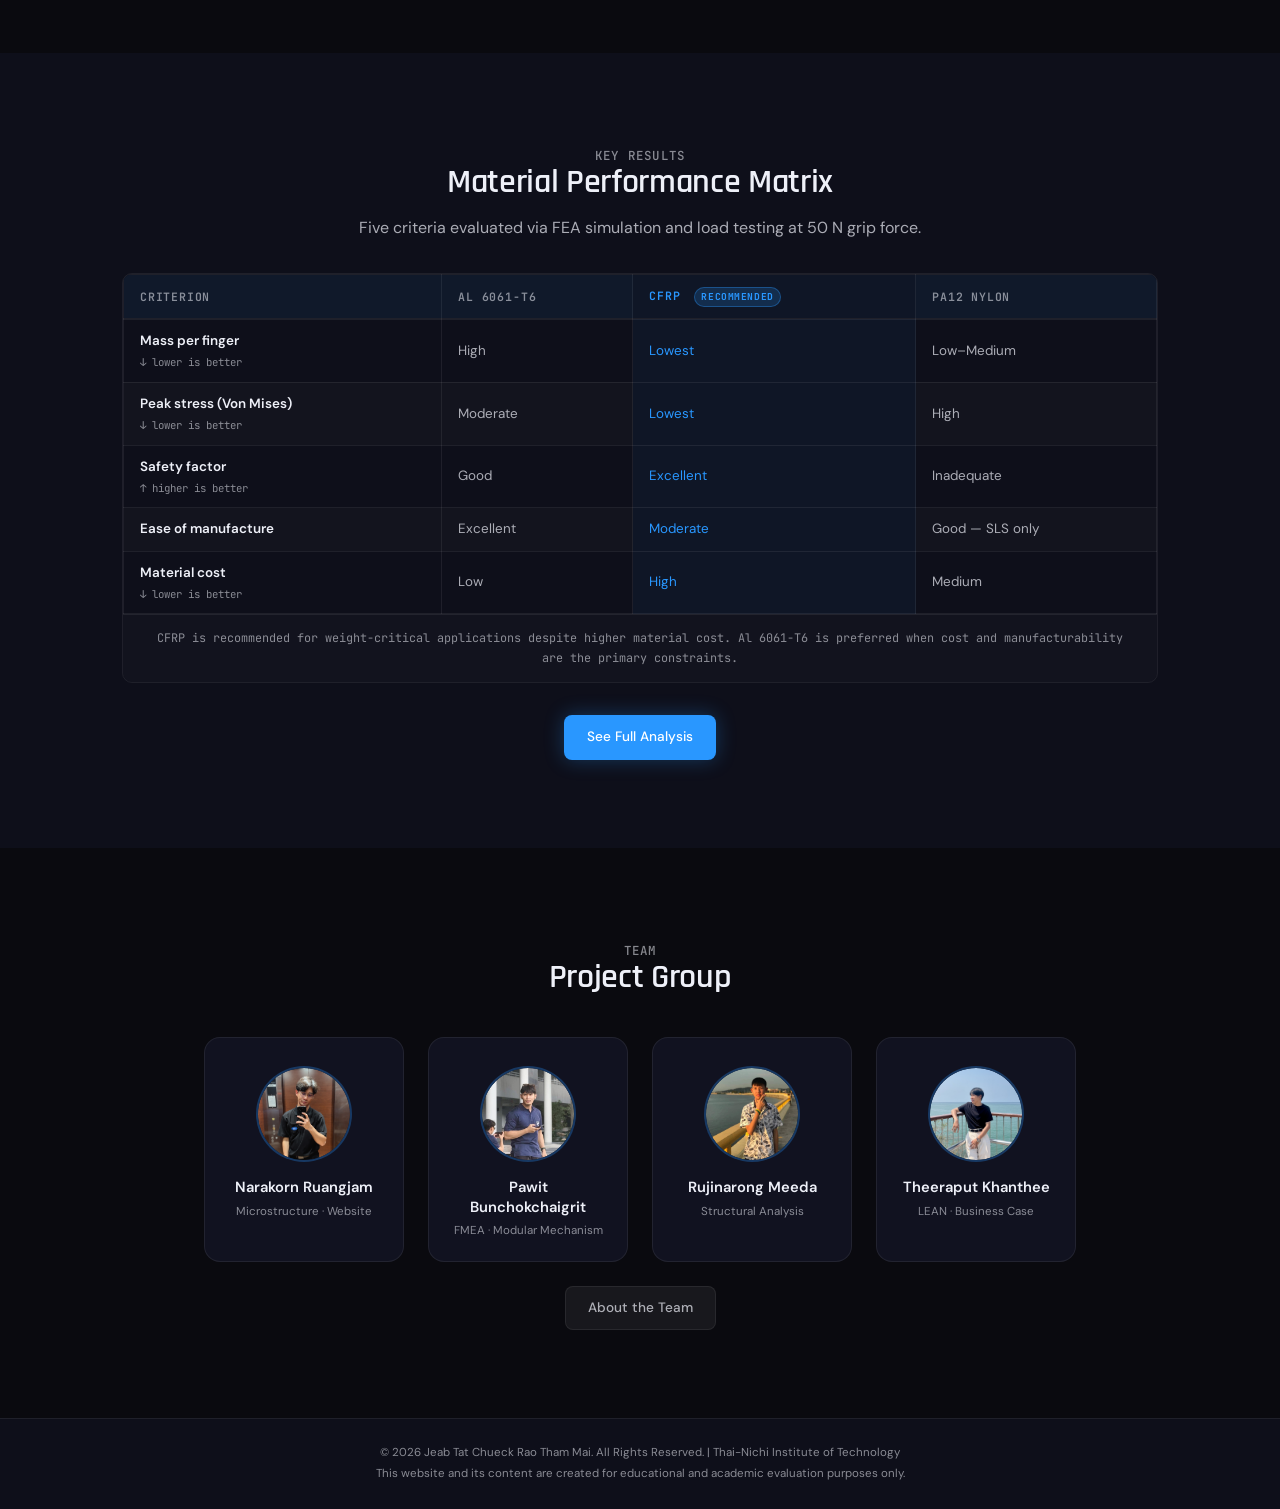
==== commit b9113939: "modular-hybrid-gripper: redesign home team section with photo cards" ====
--- a/index.html
+++ b/index.html
@@ -222,24 +222,40 @@
     <div class="container">
       <div class="section-head center" data-reveal>
         <p class="kicker" data-th="ทีมงาน">Team</p>
-        <h2 data-th="กลุ่มโครงงาน ENG-203">ENG-203 Project Group</h2>
-      </div>
-      <div class="team-strip" data-reveal>
-        <div class="team-chip">
-          <div class="team-avatar">NR</div>
-          <div><div class="team-name">Narakorn Ruangjam</div><div class="team-id">2411220227</div></div>
-        </div>
-        <div class="team-chip">
-          <div class="team-avatar">PB</div>
-          <div><div class="team-name">Pawit Bunchokchaigrit</div><div class="team-id">2411220243</div></div>
-        </div>
-        <div class="team-chip">
-          <div class="team-avatar">RM</div>
-          <div><div class="team-name">Rujinarong Meeda</div><div class="team-id">2411290014</div></div>
-        </div>
-        <div class="team-chip">
-          <div class="team-avatar">TK</div>
-          <div><div class="team-name">Theeraput Khanthee</div><div class="team-id">2511220135</div></div>
+        <h2 data-th="กลุ่มโครงงาน">Project Group</h2>
+      </div>
+      <div class="team-cards-row" data-reveal>
+        <div class="team-card-v">
+          <div class="team-card-img-wrap">
+            <img src="images/nr.png" alt="Narakorn Ruangjam" onerror="this.style.display='none'">
+            <span class="team-card-initials">NR</span>
+          </div>
+          <div class="team-card-name">Narakorn Ruangjam</div>
+          <div class="team-card-role-sm" data-th="โครงสร้างจุลภาค · เว็บไซต์">Microstructure · Website</div>
+        </div>
+        <div class="team-card-v">
+          <div class="team-card-img-wrap">
+            <img src="images/pb.jpg" alt="Pawit Bunchokchaigrit" onerror="this.style.display='none'">
+            <span class="team-card-initials">PB</span>
+          </div>
+          <div class="team-card-name">Pawit Bunchokchaigrit</div>
+          <div class="team-card-role-sm" data-th="FMEA · กลไกโมดูลาร์">FMEA · Modular Mechanism</div>
+        </div>
+        <div class="team-card-v">
+          <div class="team-card-img-wrap">
+            <img src="images/rm.jpg" alt="Rujinarong Meeda" onerror="this.style.display='none'">
+            <span class="team-card-initials">RM</span>
+          </div>
+          <div class="team-card-name">Rujinarong Meeda</div>
+          <div class="team-card-role-sm" data-th="การวิเคราะห์โครงสร้าง">Structural Analysis</div>
+        </div>
+        <div class="team-card-v">
+          <div class="team-card-img-wrap">
+            <img src="images/tk.jpg" alt="Theeraput Khanthee" onerror="this.style.display='none'">
+            <span class="team-card-initials">TK</span>
+          </div>
+          <div class="team-card-name">Theeraput Khanthee</div>
+          <div class="team-card-role-sm" data-th="LEAN · กรณีศึกษาธุรกิจ">LEAN · Business Case</div>
         </div>
       </div>
       <div class="center" style="margin-top:1.5rem;" data-reveal>
--- a/css/style.css
+++ b/css/style.css
@@ -373,6 +373,47 @@
 }
 .team-name { font-size: 0.88rem; font-weight: 500; color: var(--text); }
 .team-id { font-size: 0.72rem; color: var(--text-3); font-family: var(--mono); }
+
+/* ── Team cards row (home page) ────────────────────────────── */
+.team-cards-row {
+  display: flex; gap: 24px; justify-content: center;
+  flex-wrap: wrap; margin-top: 2.5rem;
+}
+.team-card-v {
+  display: flex; flex-direction: column; align-items: center;
+  background: var(--bg-card); border: 1px solid var(--border);
+  border-radius: var(--radius-lg); padding: 28px 20px 22px;
+  width: 200px; text-align: center;
+  transition: border-color 0.2s, transform 0.2s;
+}
+.team-card-v:hover { border-color: var(--border-2); transform: translateY(-3px); }
+.team-card-img-wrap {
+  position: relative; width: 96px; height: 96px;
+  border-radius: 50%; overflow: hidden;
+  border: 2px solid var(--border-2);
+  background: var(--accent-dim);
+  display: flex; align-items: center; justify-content: center;
+  margin-bottom: 16px; flex-shrink: 0;
+}
+.team-card-img-wrap img {
+  width: 100%; height: 100%; object-fit: cover;
+  border-radius: 50%; display: block;
+}
+.team-card-initials {
+  position: absolute; inset: 0;
+  display: flex; align-items: center; justify-content: center;
+  font-size: 1.1rem; font-weight: 700; color: var(--accent);
+  font-family: var(--mono);
+}
+.team-card-img-wrap img + .team-card-initials { display: none; }
+.team-card-name {
+  font-size: 0.92rem; font-weight: 600; color: var(--text);
+  line-height: 1.3; margin-bottom: 6px;
+}
+.team-card-role-sm {
+  font-size: 0.72rem; color: var(--text-3);
+  line-height: 1.4;
+}
 
 /* ── Team grid (about) ─────────────────────────────────────── */
 .team-grid { display: grid; grid-template-columns: repeat(2, 1fr); gap: 28px; }
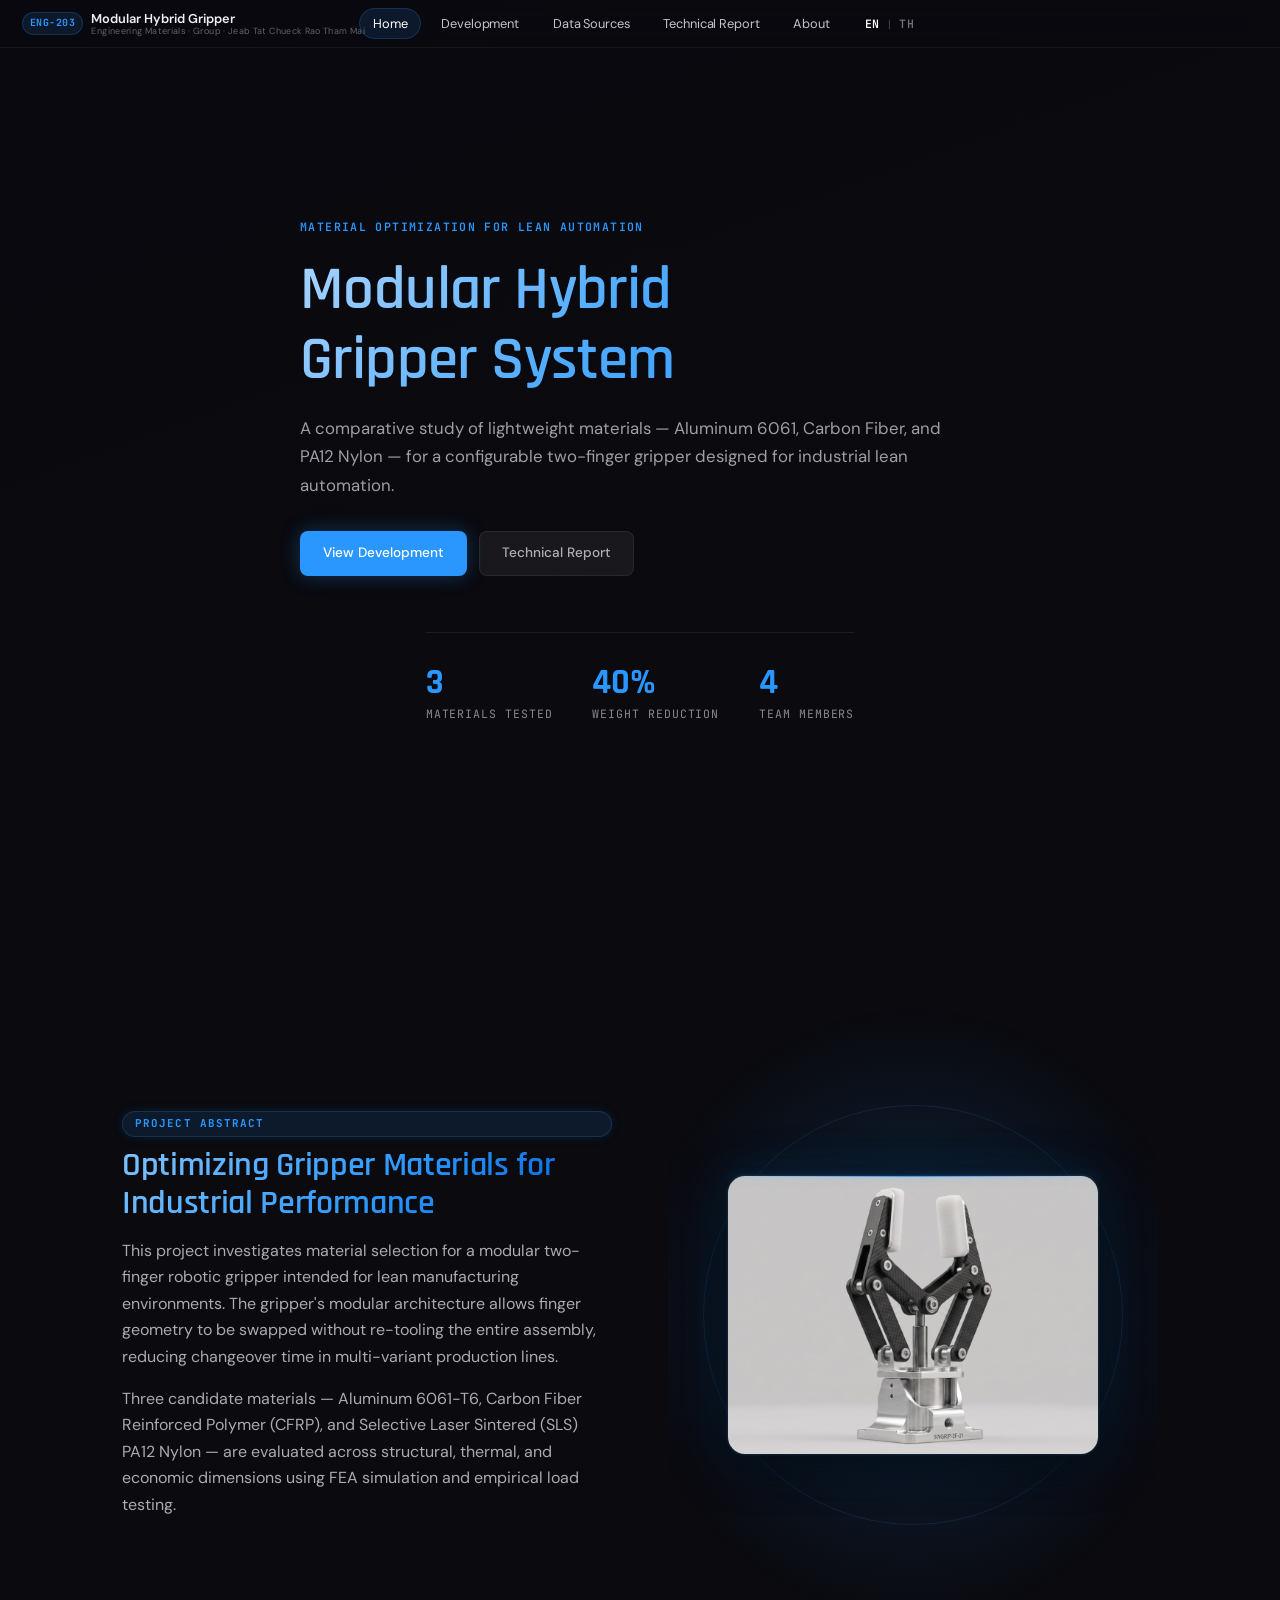
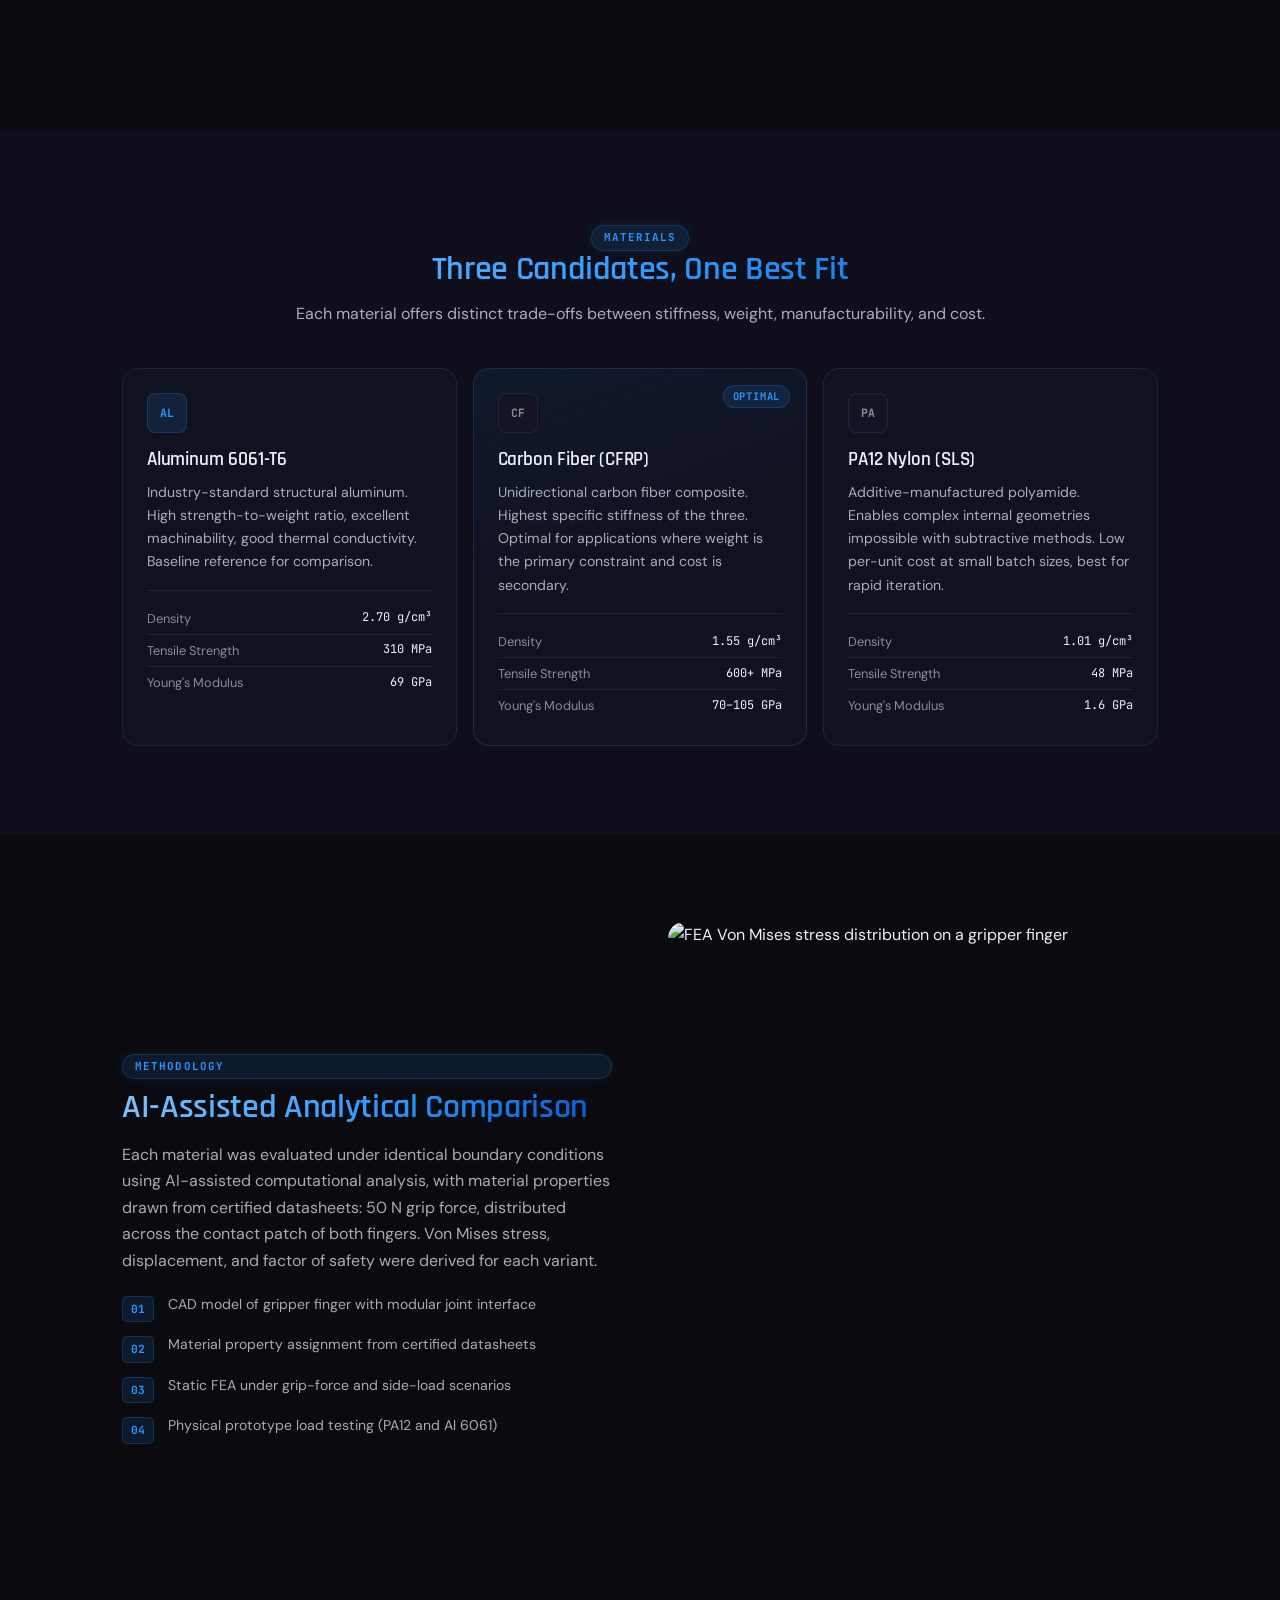
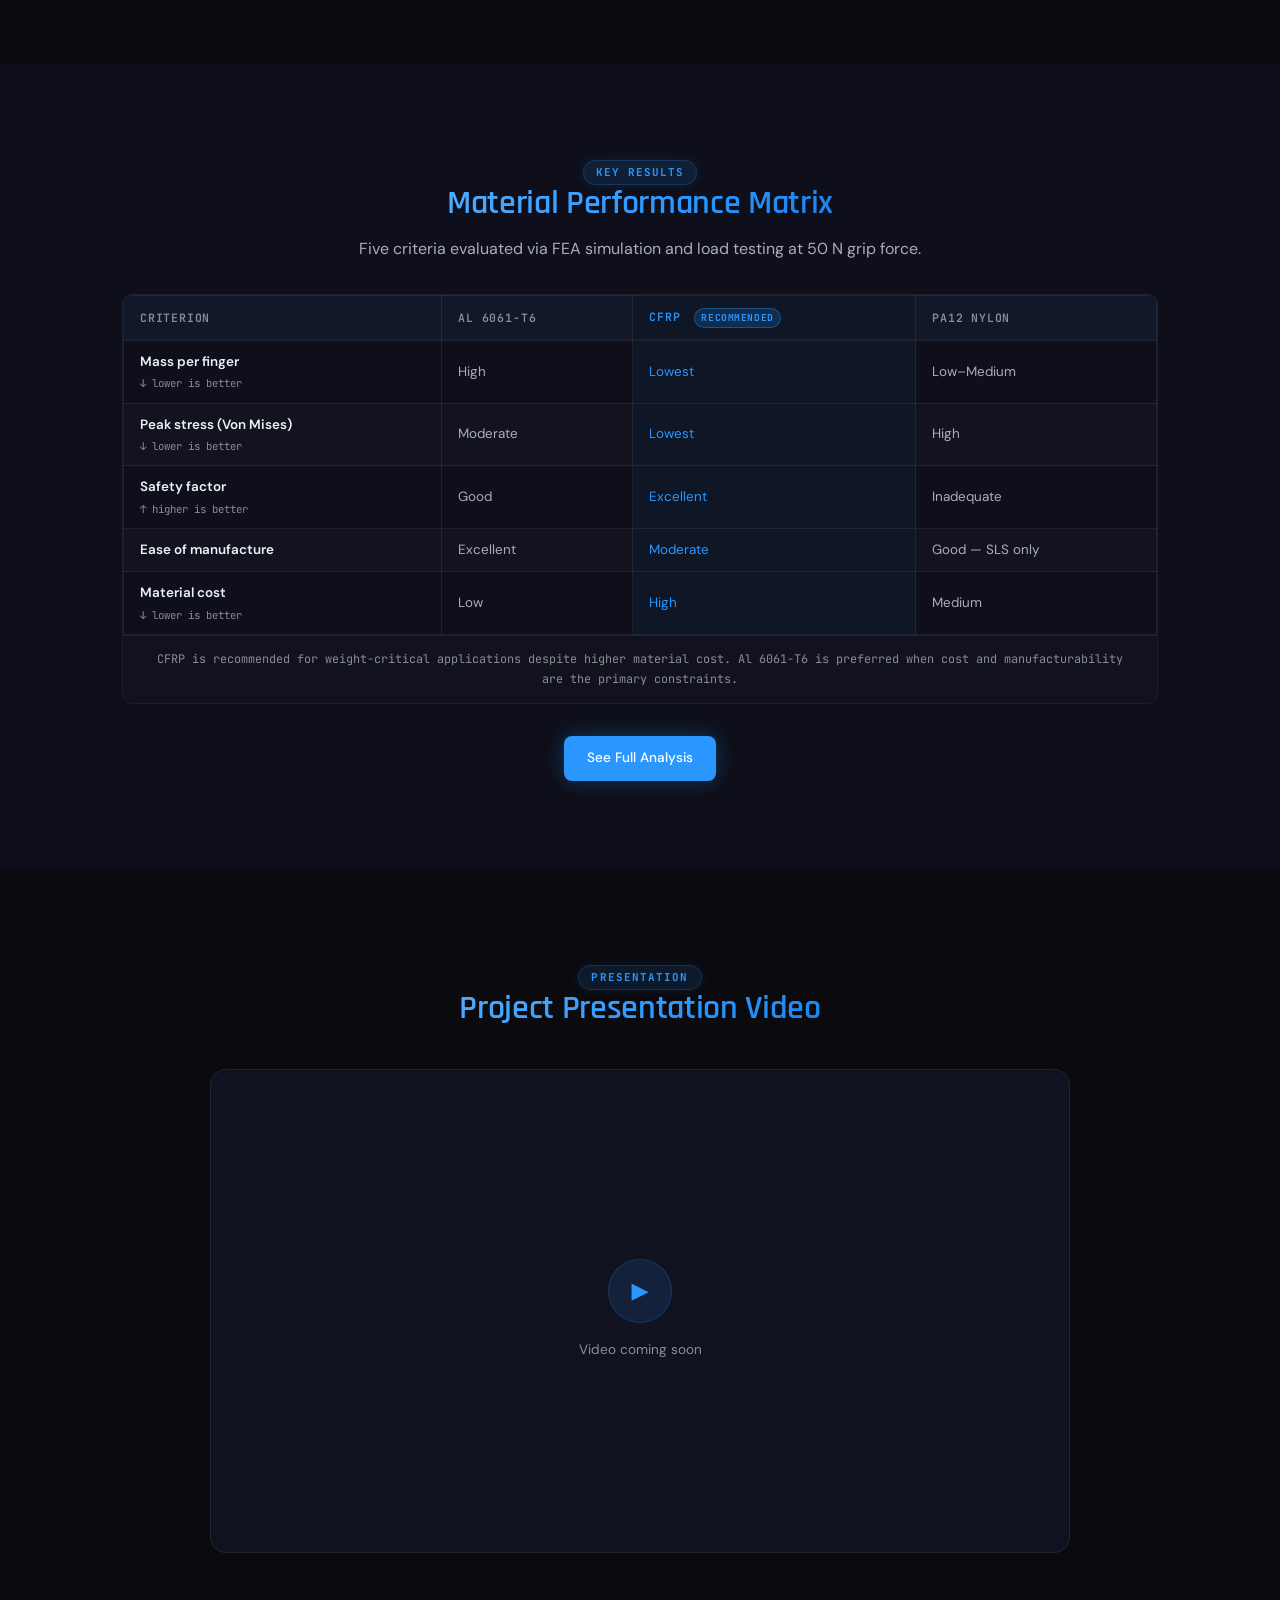
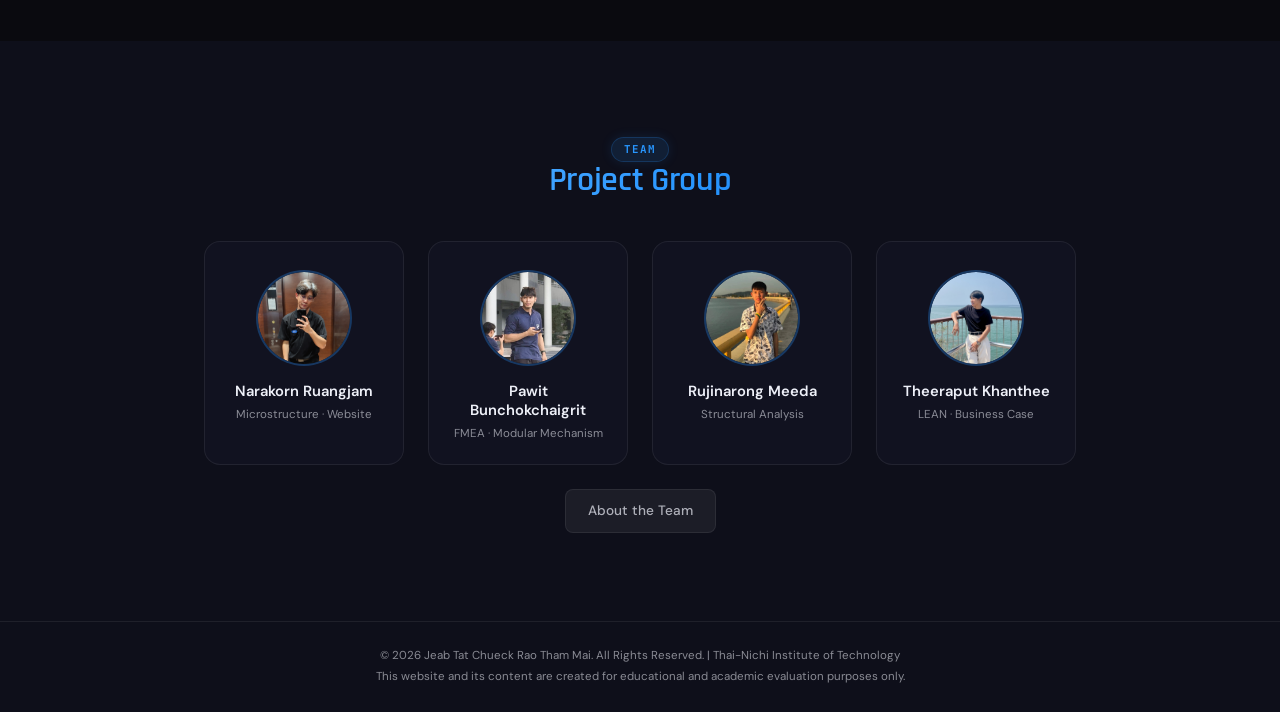
==== commit a3b640e9: "modular-hybrid-gripper: visual enhancements — gradient headings, kicker pills, card glow, dot grid, " ====
--- a/index.html
+++ b/index.html
@@ -221,6 +221,24 @@
   <section class="section">
     <div class="container">
       <div class="section-head center" data-reveal>
+        <p class="kicker" data-th="การนำเสนอ">Presentation</p>
+        <h2 data-th="วิดีโอนำเสนอโครงงาน">Project Presentation Video</h2>
+      </div>
+      <div class="video-embed-wrap" data-reveal>
+        <div class="video-placeholder">
+          <div class="video-placeholder-icon">▶</div>
+          <div class="video-placeholder-label" data-th="วิดีโอจะแสดงที่นี่">Video coming soon</div>
+        </div>
+        <!-- Replace the div above with an iframe when ready:
+        <iframe src="YOUR_EMBED_URL" title="Project Presentation" frameborder="0" allowfullscreen></iframe>
+        -->
+      </div>
+    </div>
+  </section>
+
+  <section class="section section-alt">
+    <div class="container">
+      <div class="section-head center" data-reveal>
         <p class="kicker" data-th="ทีมงาน">Team</p>
         <h2 data-th="กลุ่มโครงงาน">Project Group</h2>
       </div>
--- a/css/style.css
+++ b/css/style.css
@@ -373,6 +373,36 @@
 }
 .team-name { font-size: 0.88rem; font-weight: 500; color: var(--text); }
 .team-id { font-size: 0.72rem; color: var(--text-3); font-family: var(--mono); }
+
+/* ── Video embed (home page) ────────────────────────────────── */
+.video-embed-wrap {
+  margin-top: 2.5rem;
+  border-radius: var(--radius-lg);
+  overflow: hidden;
+  aspect-ratio: 16 / 9;
+  max-width: 860px;
+  margin-left: auto;
+  margin-right: auto;
+  background: var(--bg-card);
+  border: 1px solid var(--border);
+}
+.video-embed-wrap iframe {
+  width: 100%; height: 100%; display: block;
+}
+.video-placeholder {
+  width: 100%; height: 100%;
+  display: flex; flex-direction: column;
+  align-items: center; justify-content: center; gap: 16px;
+}
+.video-placeholder-icon {
+  width: 64px; height: 64px; border-radius: 50%;
+  background: var(--accent-dim); border: 1px solid var(--border-2);
+  display: flex; align-items: center; justify-content: center;
+  font-size: 1.4rem; color: var(--accent);
+}
+.video-placeholder-label {
+  font-size: 0.85rem; color: var(--text-3);
+}
 
 /* ── Team cards row (home page) ────────────────────────────── */
 .team-cards-row {
@@ -849,3 +879,116 @@
   *, *::before, *::after { animation-duration: 0.01ms !important; transition-duration: 0.01ms !important; }
   .js [data-reveal] { opacity: 1; transform: none; transition: none; }
 }
+
+/* ═══════════════════════════════════════════════════════════════
+   VISUAL ENHANCEMENTS  —  revert: git checkout css/style.css
+   ═══════════════════════════════════════════════════════════════ */
+
+/* 1 ─ Gradient text on headings — blue-dominant */
+.hero h1 {
+  background: linear-gradient(135deg, #a8d4ff 0%, #4eabff 45%, #2997FF 100%);
+  -webkit-background-clip: text;
+  -webkit-text-fill-color: transparent;
+  background-clip: text;
+}
+h2 {
+  background: linear-gradient(135deg, #7ec4ff 0%, #2997FF 55%, #0055cc 100%);
+  -webkit-background-clip: text;
+  -webkit-text-fill-color: transparent;
+  background-clip: text;
+  color: transparent;
+}
+
+/* 2 ─ Kicker as glowing accent pill */
+.kicker {
+  display: inline-flex;
+  align-items: center;
+  background: var(--accent-dim);
+  border: 1px solid var(--border-2);
+  color: var(--accent);
+  padding: 3px 12px;
+  border-radius: 999px;
+  font-size: 0.68rem;
+  font-family: var(--mono);
+  font-weight: 700;
+  text-transform: uppercase;
+  letter-spacing: 0.1em;
+  line-height: 1.6;
+  box-shadow: 0 0 12px rgba(41,151,255,0.12);
+}
+
+/* 3 ─ Section background images on sections 3, 5, 7 */
+.section { position: relative; }
+.section > .container { position: relative; z-index: 1; }
+main > section.section:nth-child(3)::before,
+main > section.section:nth-child(5)::before,
+main > section.section:nth-child(7)::before,
+main > section.section:nth-child(9)::before,
+main > section.section:nth-child(11)::before {
+  content: '';
+  position: absolute; inset: 0;
+  background-size: cover;
+  background-position: center;
+  opacity: 0.3;
+  pointer-events: none;
+  z-index: 0;
+}
+main > section.section:nth-child(3)::before  { background-image: url('../images/bg/bg2.png'); }
+main > section.section:nth-child(5)::before  { background-image: url('../images/bg/bg4.png'); }
+main > section.section:nth-child(7)::before  { background-image: url('../images/bg/bg1.png'); }
+main > section.section:nth-child(9)::before  { background-image: url('../images/bg/bg3.png'); }
+main > section.section:nth-child(11)::before { background-image: url('../images/bg/bg5.png'); }
+
+
+/* 4 ─ Card hover — lift + blue glow */
+.card {
+  transition: border-color 0.25s var(--ease), box-shadow 0.25s var(--ease), transform 0.25s var(--ease);
+}
+.card:hover {
+  border-color: var(--border-2);
+  box-shadow:
+    0 0 0 1px var(--border-2),
+    0 12px 40px rgba(0,0,0,0.5),
+    0 0 56px rgba(41,151,255,0.12);
+  transform: translateY(-6px);
+}
+.team-card-v {
+  transition: border-color 0.25s var(--ease), box-shadow 0.25s var(--ease), transform 0.25s var(--ease);
+}
+.team-card-v:hover {
+  border-color: var(--border-2);
+  box-shadow:
+    0 0 0 1px var(--border-2),
+    0 12px 36px rgba(0,0,0,0.5),
+    0 0 48px rgba(41,151,255,0.12);
+  transform: translateY(-6px);
+}
+.team-card {
+  transition: border-color 0.25s var(--ease), box-shadow 0.25s var(--ease), transform 0.25s var(--ease);
+}
+.team-card:hover {
+  border-color: var(--border-2);
+  box-shadow:
+    0 0 0 1px var(--border-2),
+    0 10px 32px rgba(0,0,0,0.45),
+    0 0 48px rgba(41,151,255,0.10);
+  transform: translateY(-4px);
+}
+
+/* 6 ─ Hero — remove colour tints, keep dark readability overlay */
+.hero-home .hero-overlay,
+.hero-dev .hero-overlay,
+.hero-about .hero-overlay,
+.hero-data .hero-overlay,
+.hero-report .hero-overlay {
+  background: linear-gradient(160deg, rgba(8,8,14,0.78) 0%, rgba(10,10,15,0.52) 65%, rgba(10,10,15,0.28) 100%);
+}
+
+/* 5 ─ Dot-grid background texture */
+body::before {
+  content: '';
+  position: fixed; inset: 0; z-index: -1;
+  background-image: radial-gradient(rgba(255,255,255,0.032) 1px, transparent 1px);
+  background-size: 26px 26px;
+  pointer-events: none;
+}
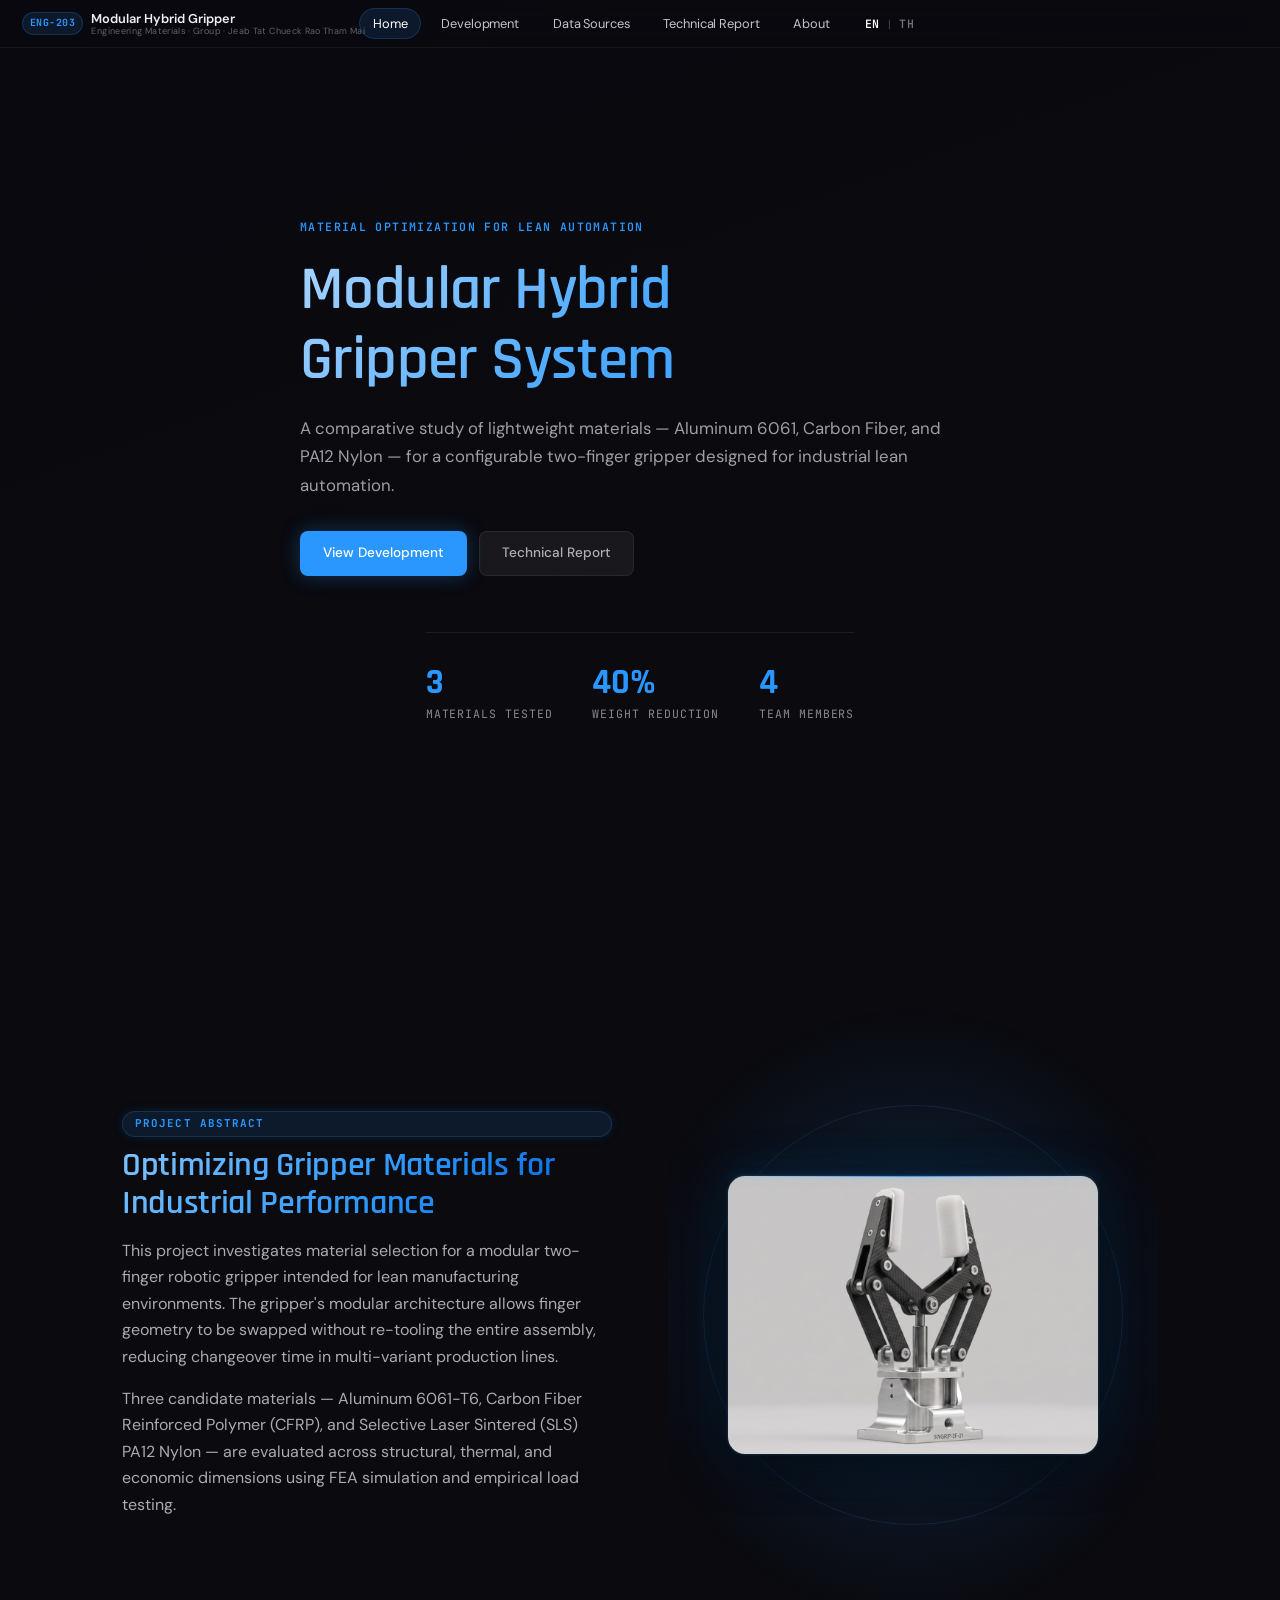
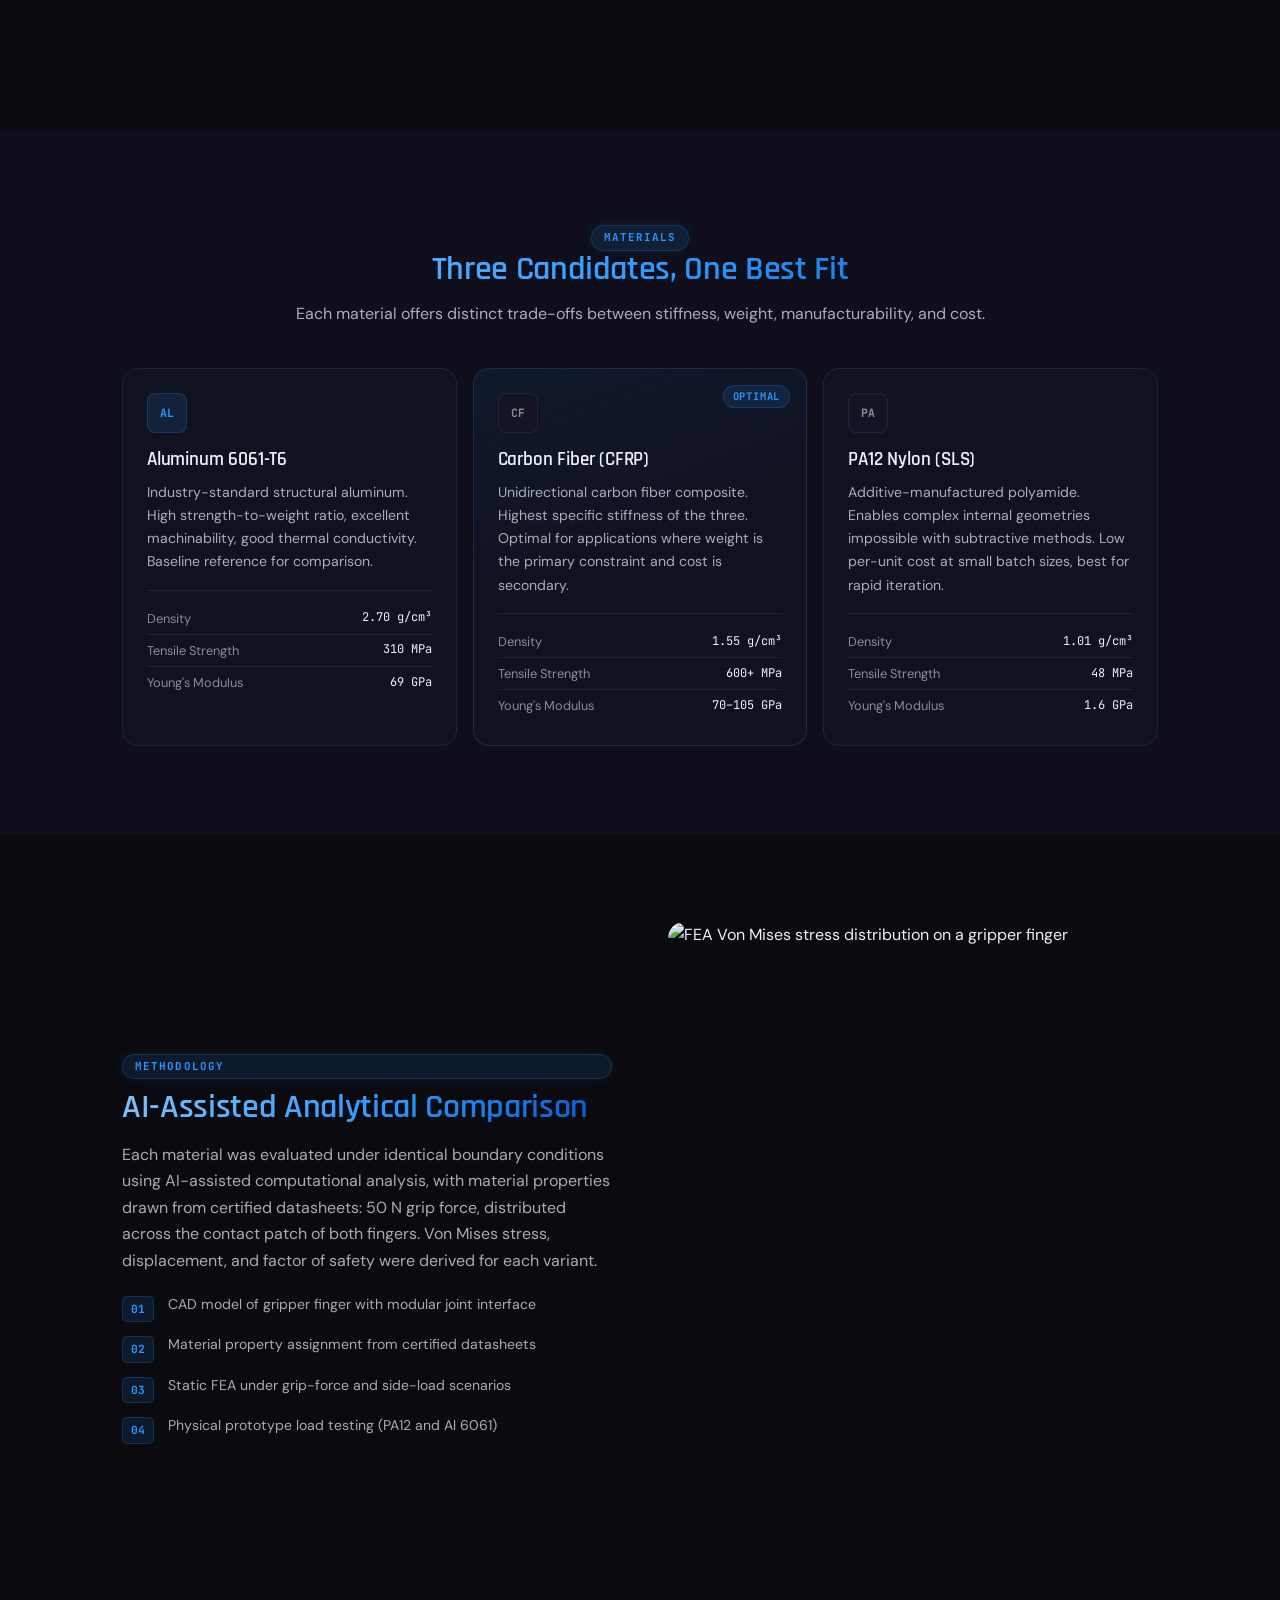
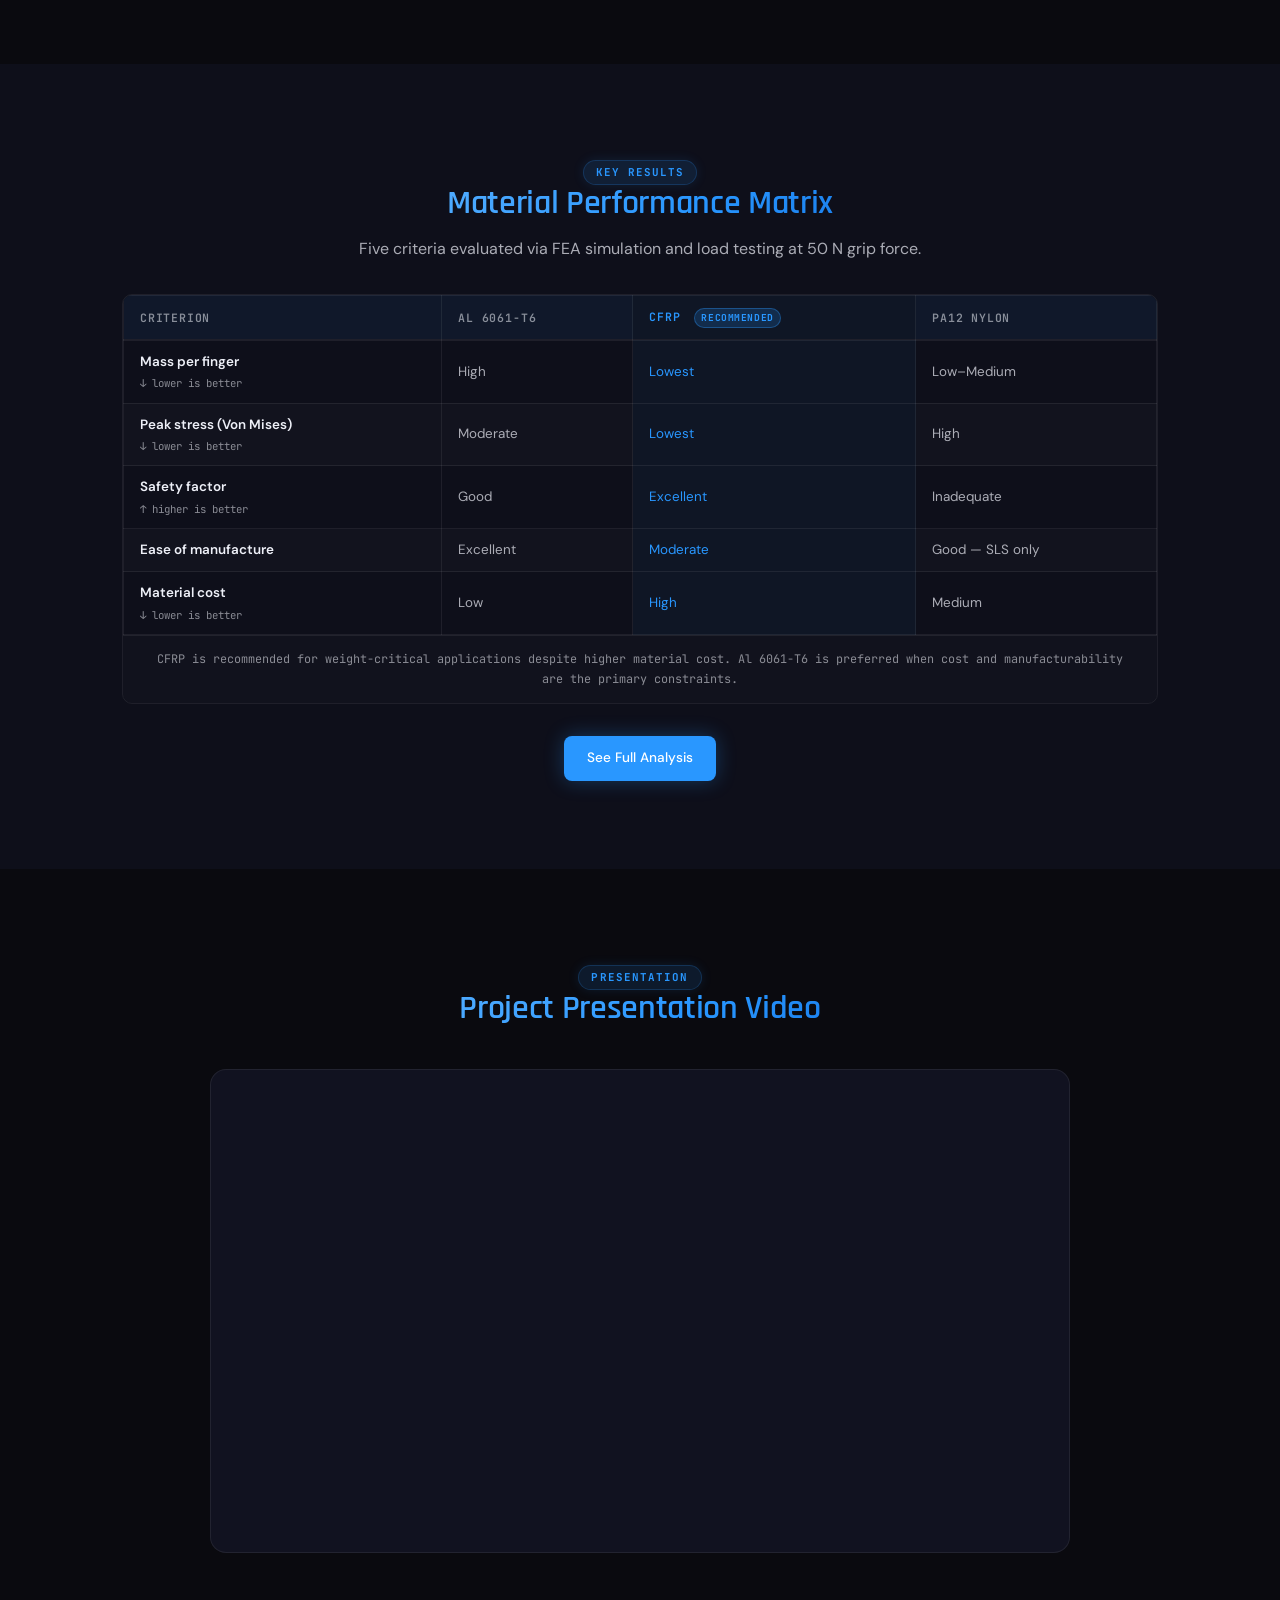
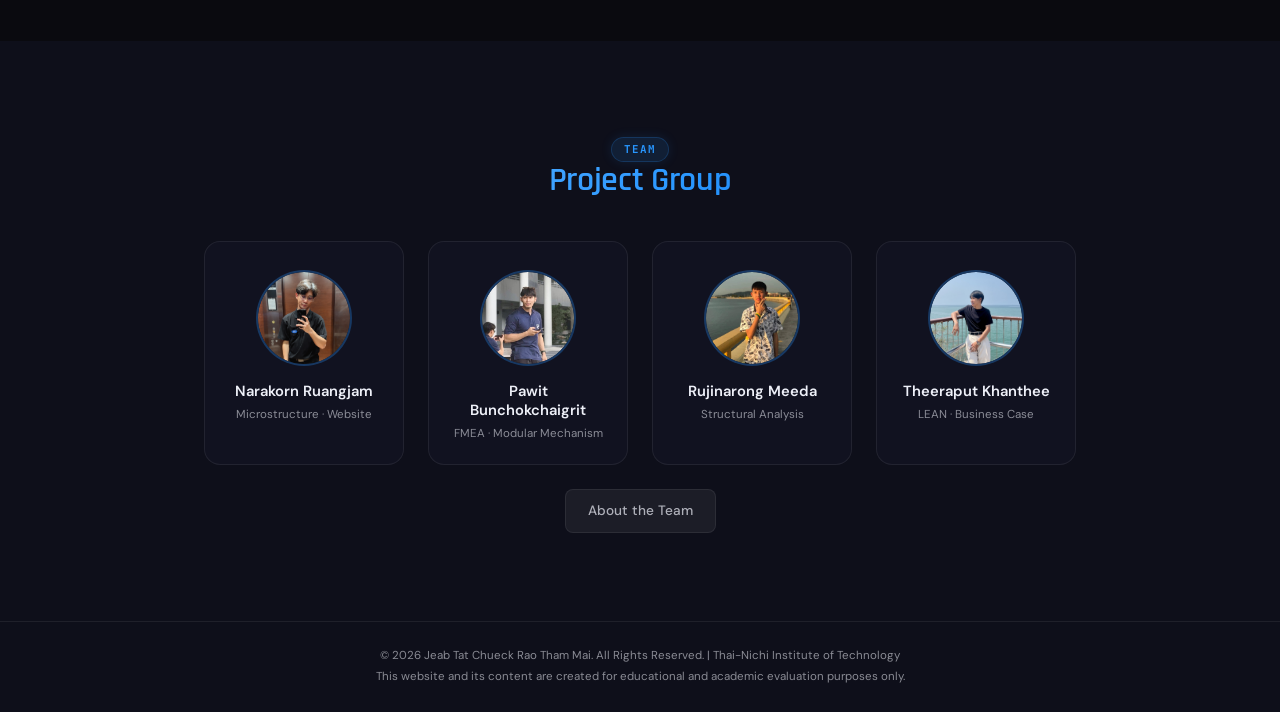
==== commit b9d36e34: "feat(gripper): embed YouTube presentation video on home page" ====
--- a/index.html
+++ b/index.html
@@ -225,13 +225,7 @@
         <h2 data-th="วิดีโอนำเสนอโครงงาน">Project Presentation Video</h2>
       </div>
       <div class="video-embed-wrap" data-reveal>
-        <div class="video-placeholder">
-          <div class="video-placeholder-icon">▶</div>
-          <div class="video-placeholder-label" data-th="วิดีโอจะแสดงที่นี่">Video coming soon</div>
-        </div>
-        <!-- Replace the div above with an iframe when ready:
-        <iframe src="YOUR_EMBED_URL" title="Project Presentation" frameborder="0" allowfullscreen></iframe>
-        -->
+        <iframe src="https://www.youtube.com/embed/CToVY-Of_-Q" title="Modular Hybrid Gripper — Project Presentation" frameborder="0" allow="accelerometer; autoplay; clipboard-write; encrypted-media; gyroscope; picture-in-picture" allowfullscreen></iframe>
       </div>
     </div>
   </section>
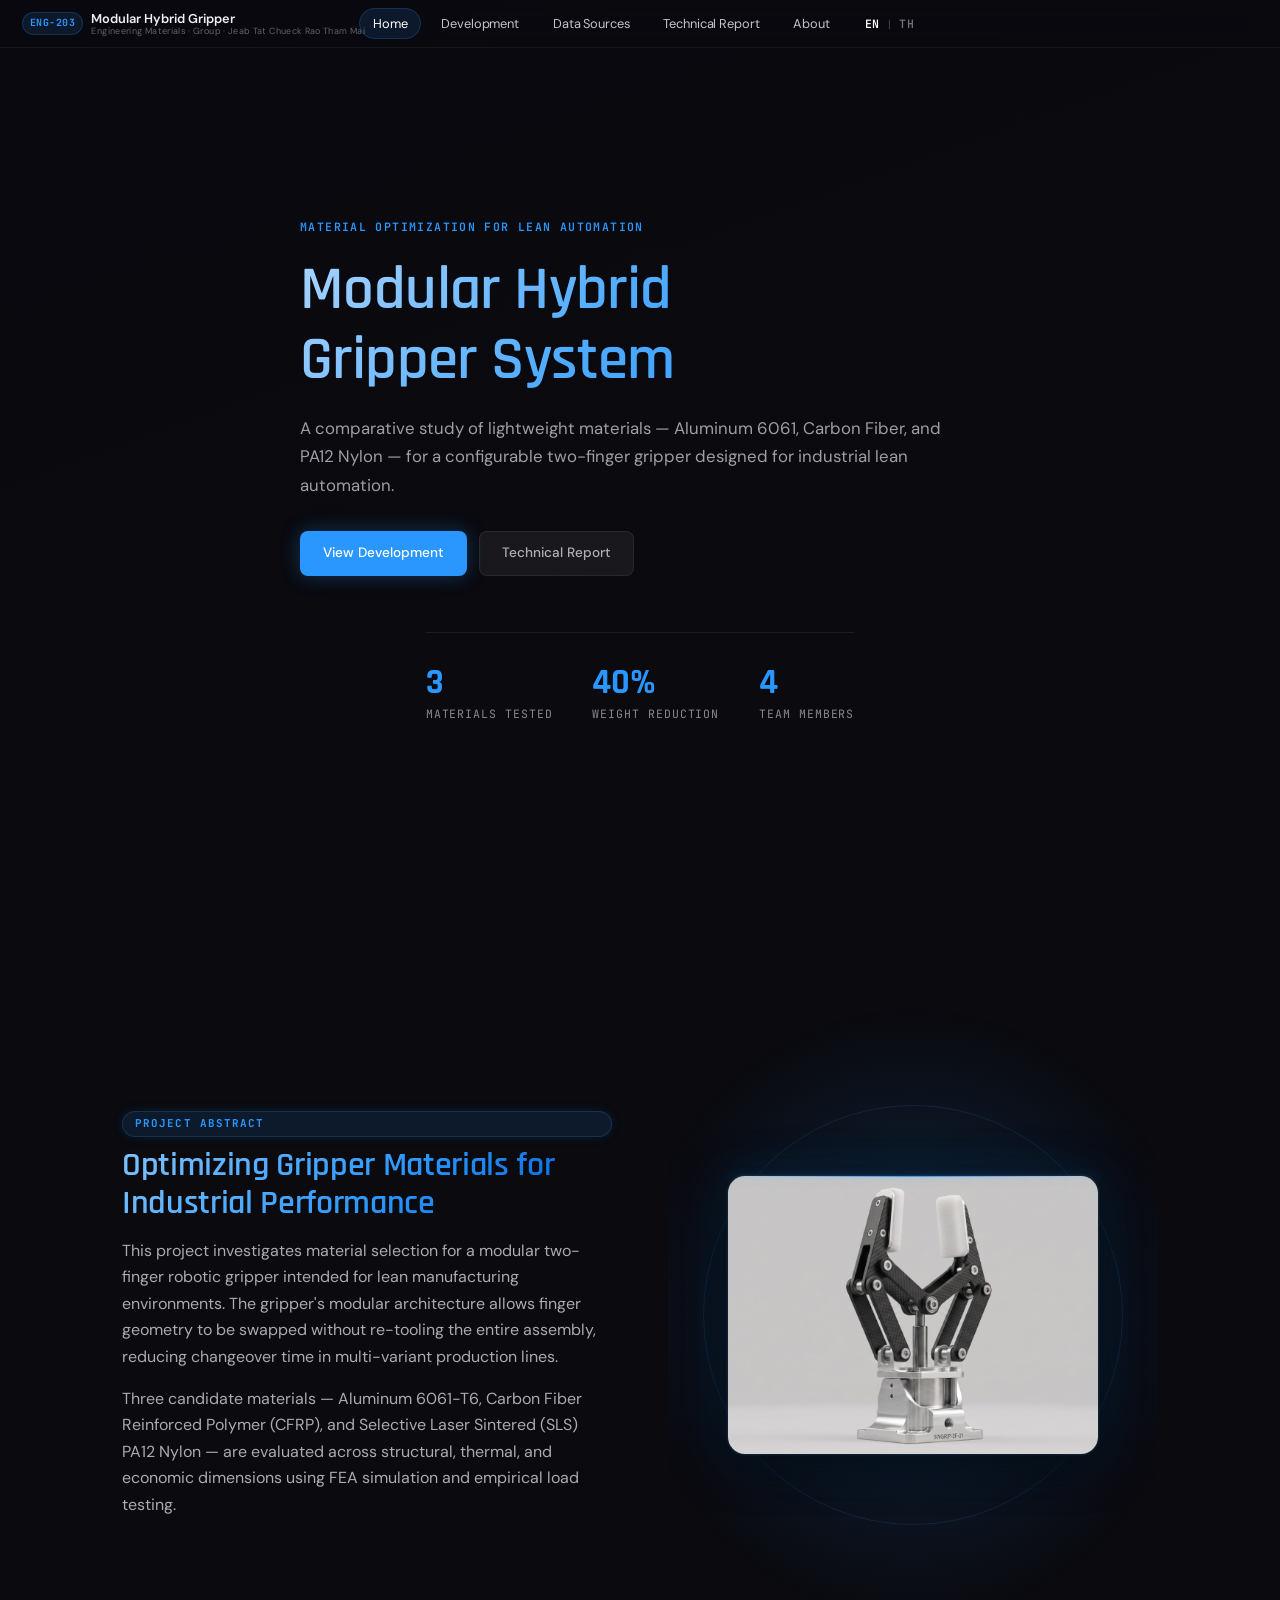
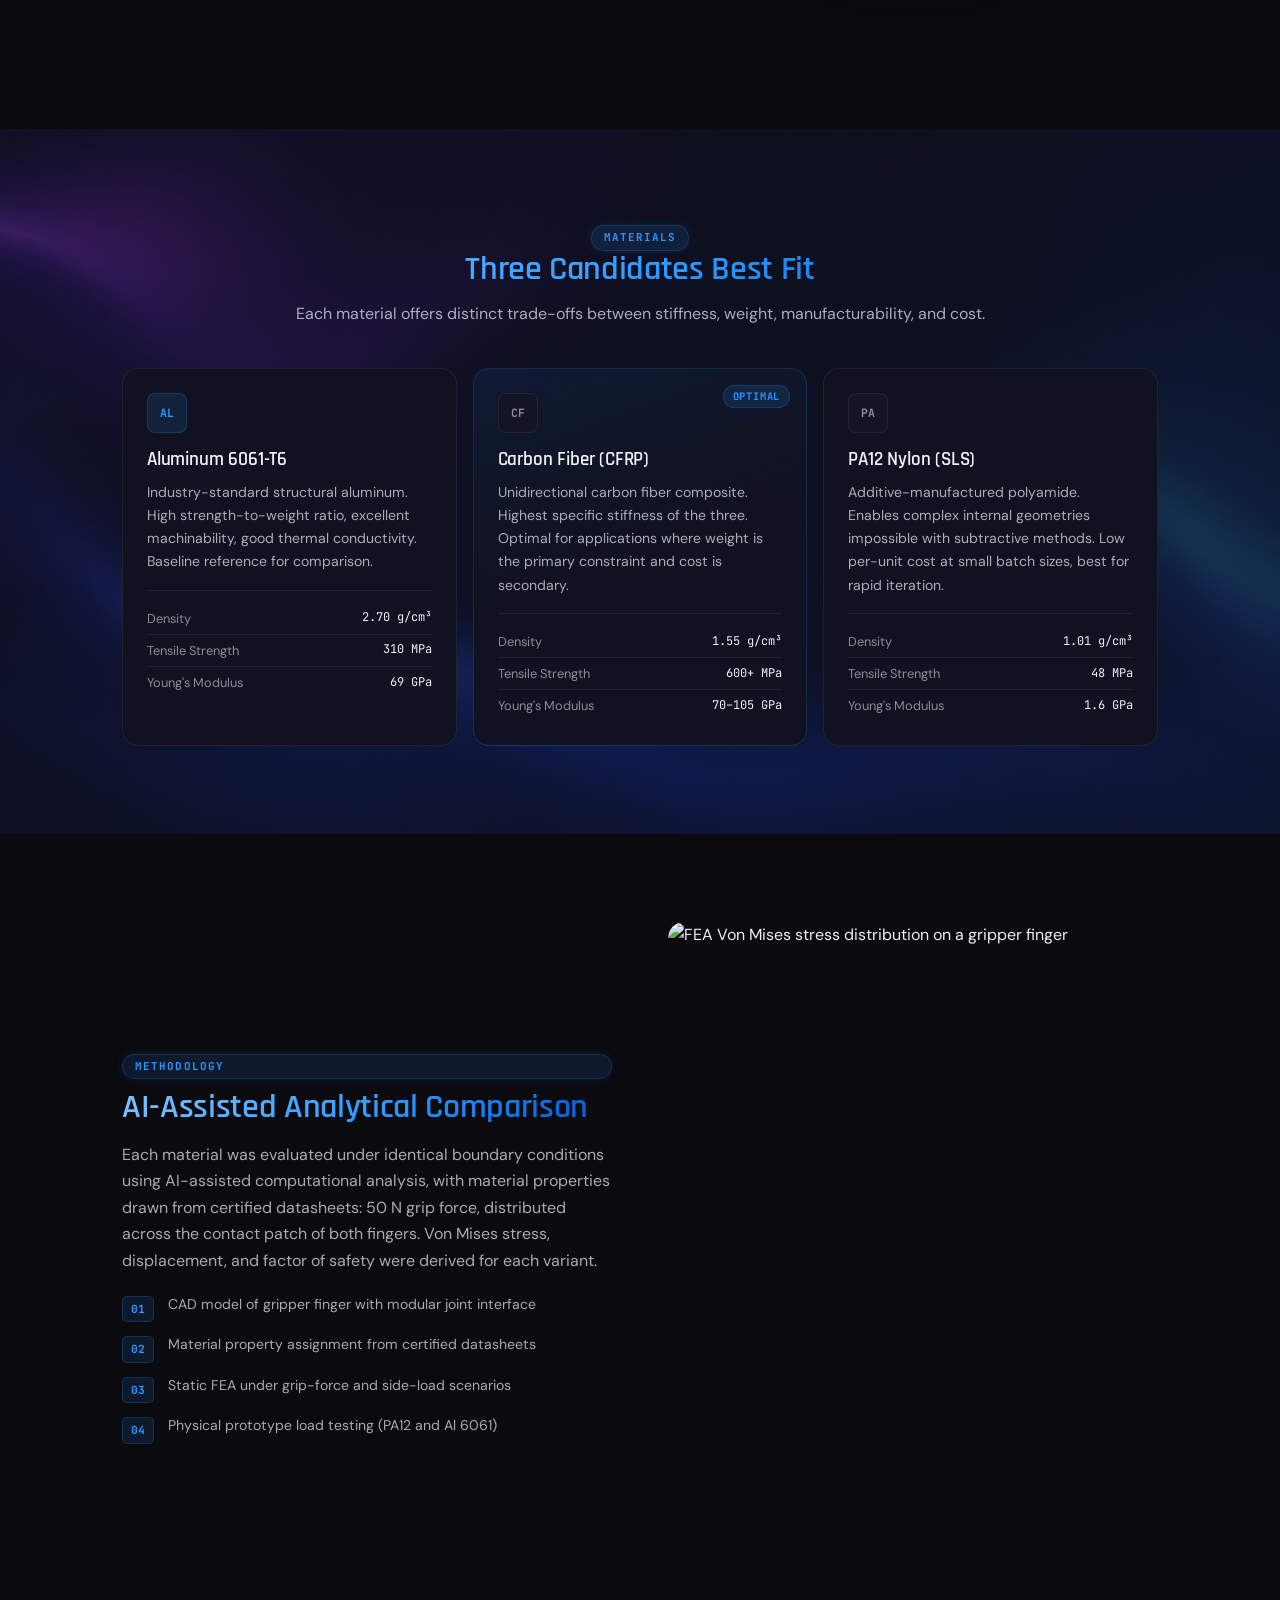
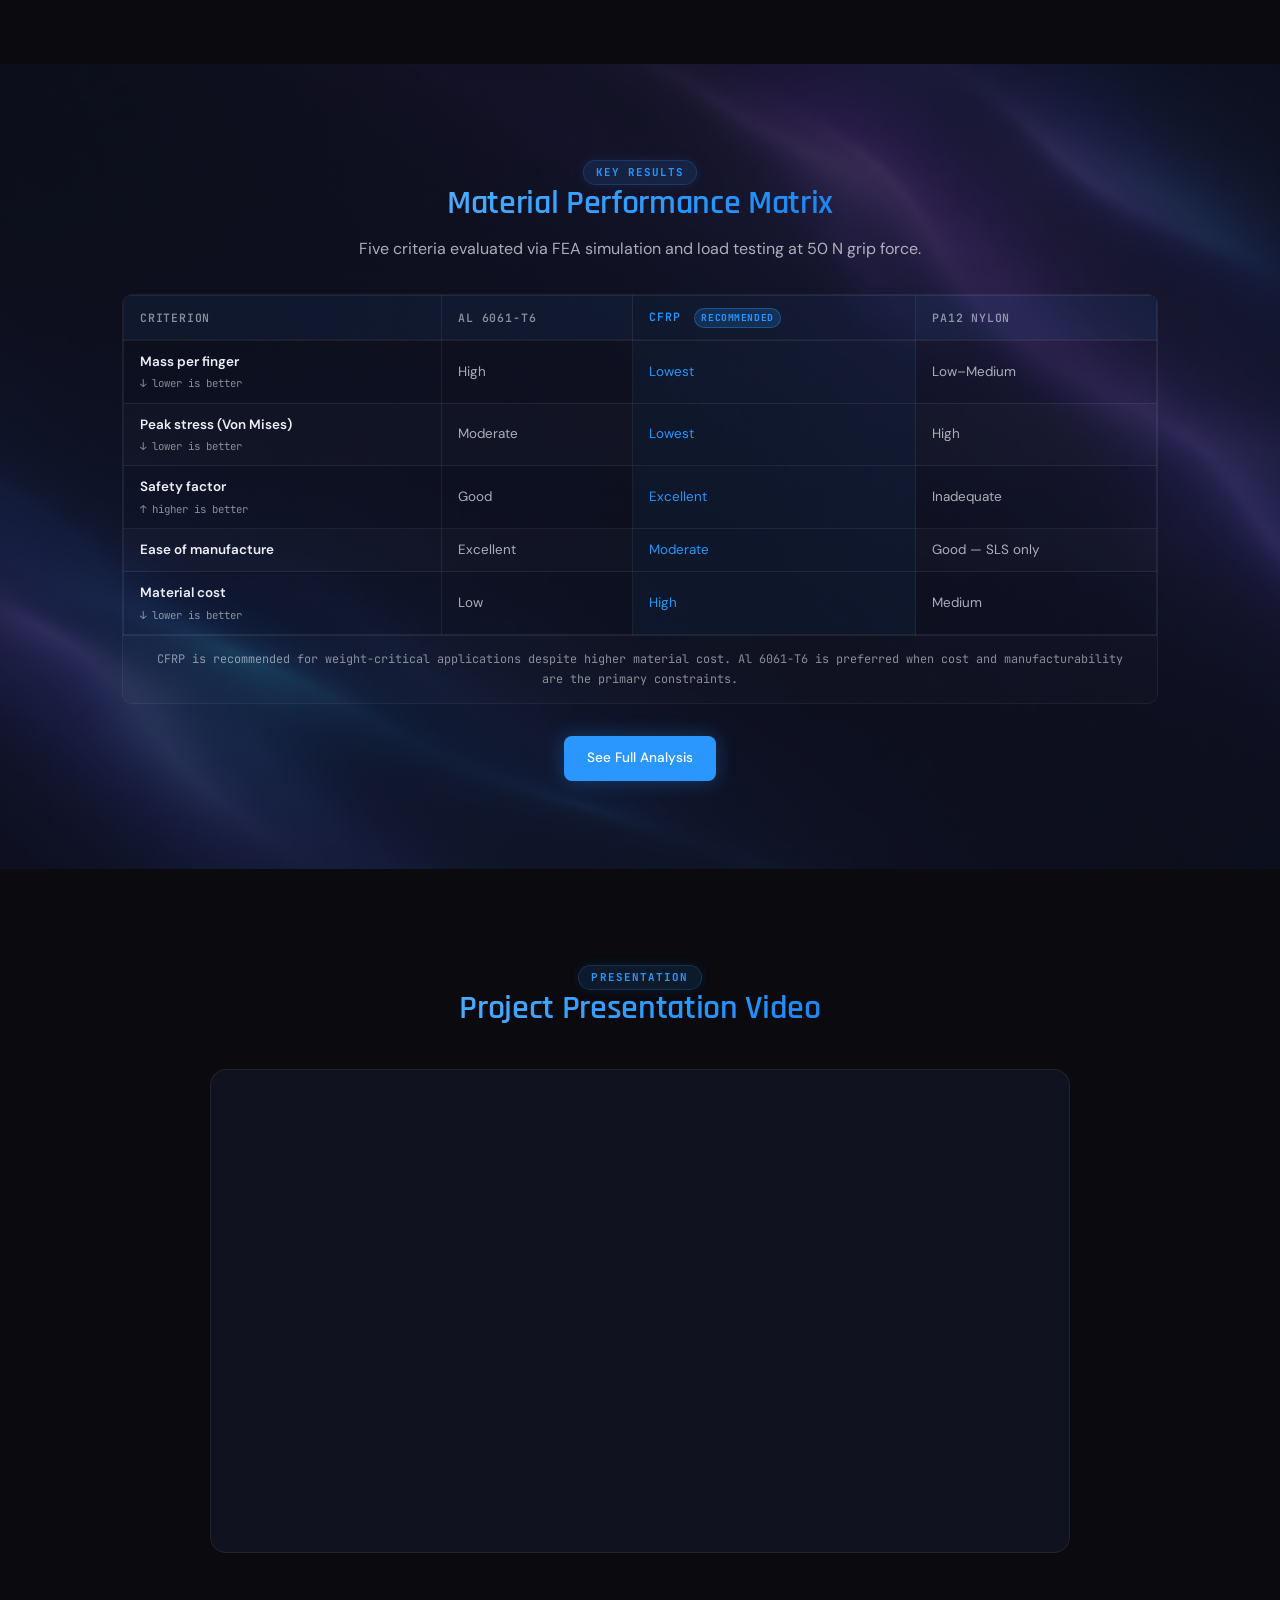
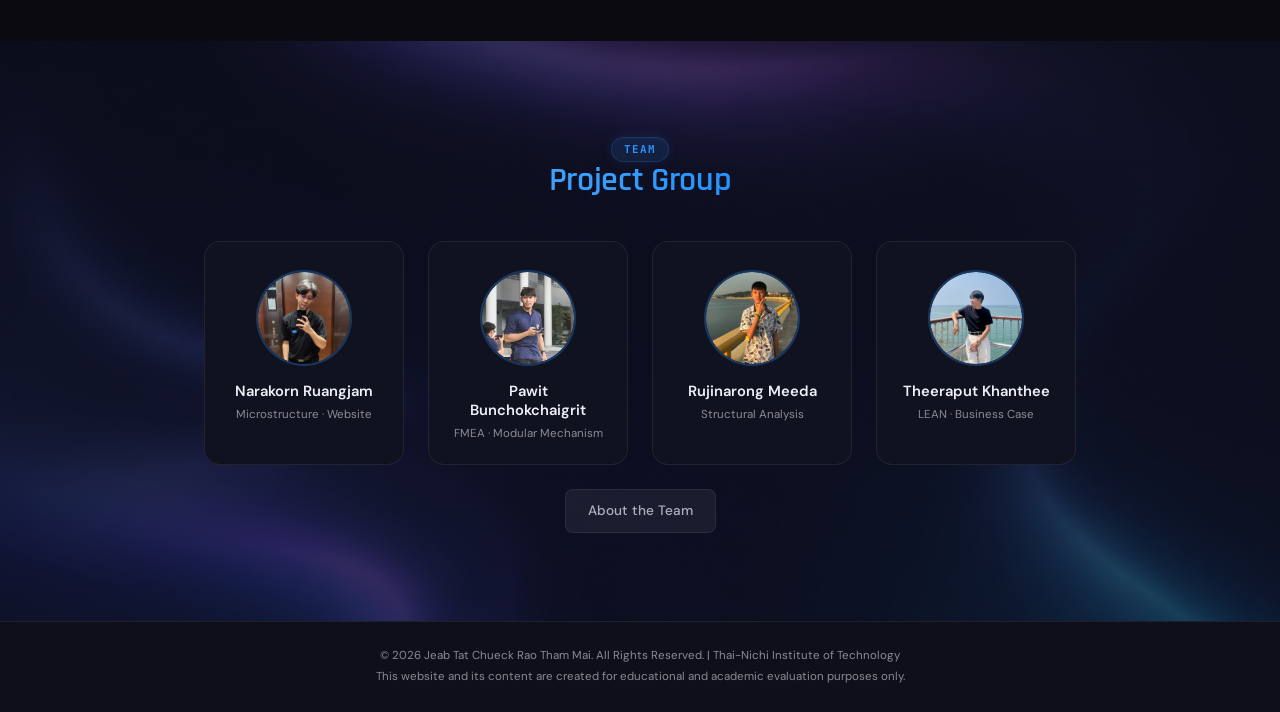
==== commit 0f821cb3: "Update modular-hybrid-gripper/index.html" ====
--- a/index.html
+++ b/index.html
@@ -109,7 +109,7 @@
     <div class="container">
       <div class="section-head center" data-reveal>
         <p class="kicker" data-th="วัสดุ">Materials</p>
-        <h2 data-th="สามตัวเลือก หนึ่งคำตอบที่ดีที่สุด">Three Candidates, One Best Fit</h2>
+        <h2 data-th="สามตัวเลือกที่ดีที่สุด">Three Candidates Best Fit</h2>
         <p data-th="วัสดุแต่ละชนิดมีจุดได้เปรียบเสียเปรียบที่แตกต่างกันระหว่างความแข็งเกร็ง น้ำหนัก ความสามารถในการผลิต และต้นทุน">Each material offers distinct trade-offs between stiffness, weight, manufacturability, and cost.</p>
       </div>
       <div class="cards-3" style="margin-top:2.5rem;">
